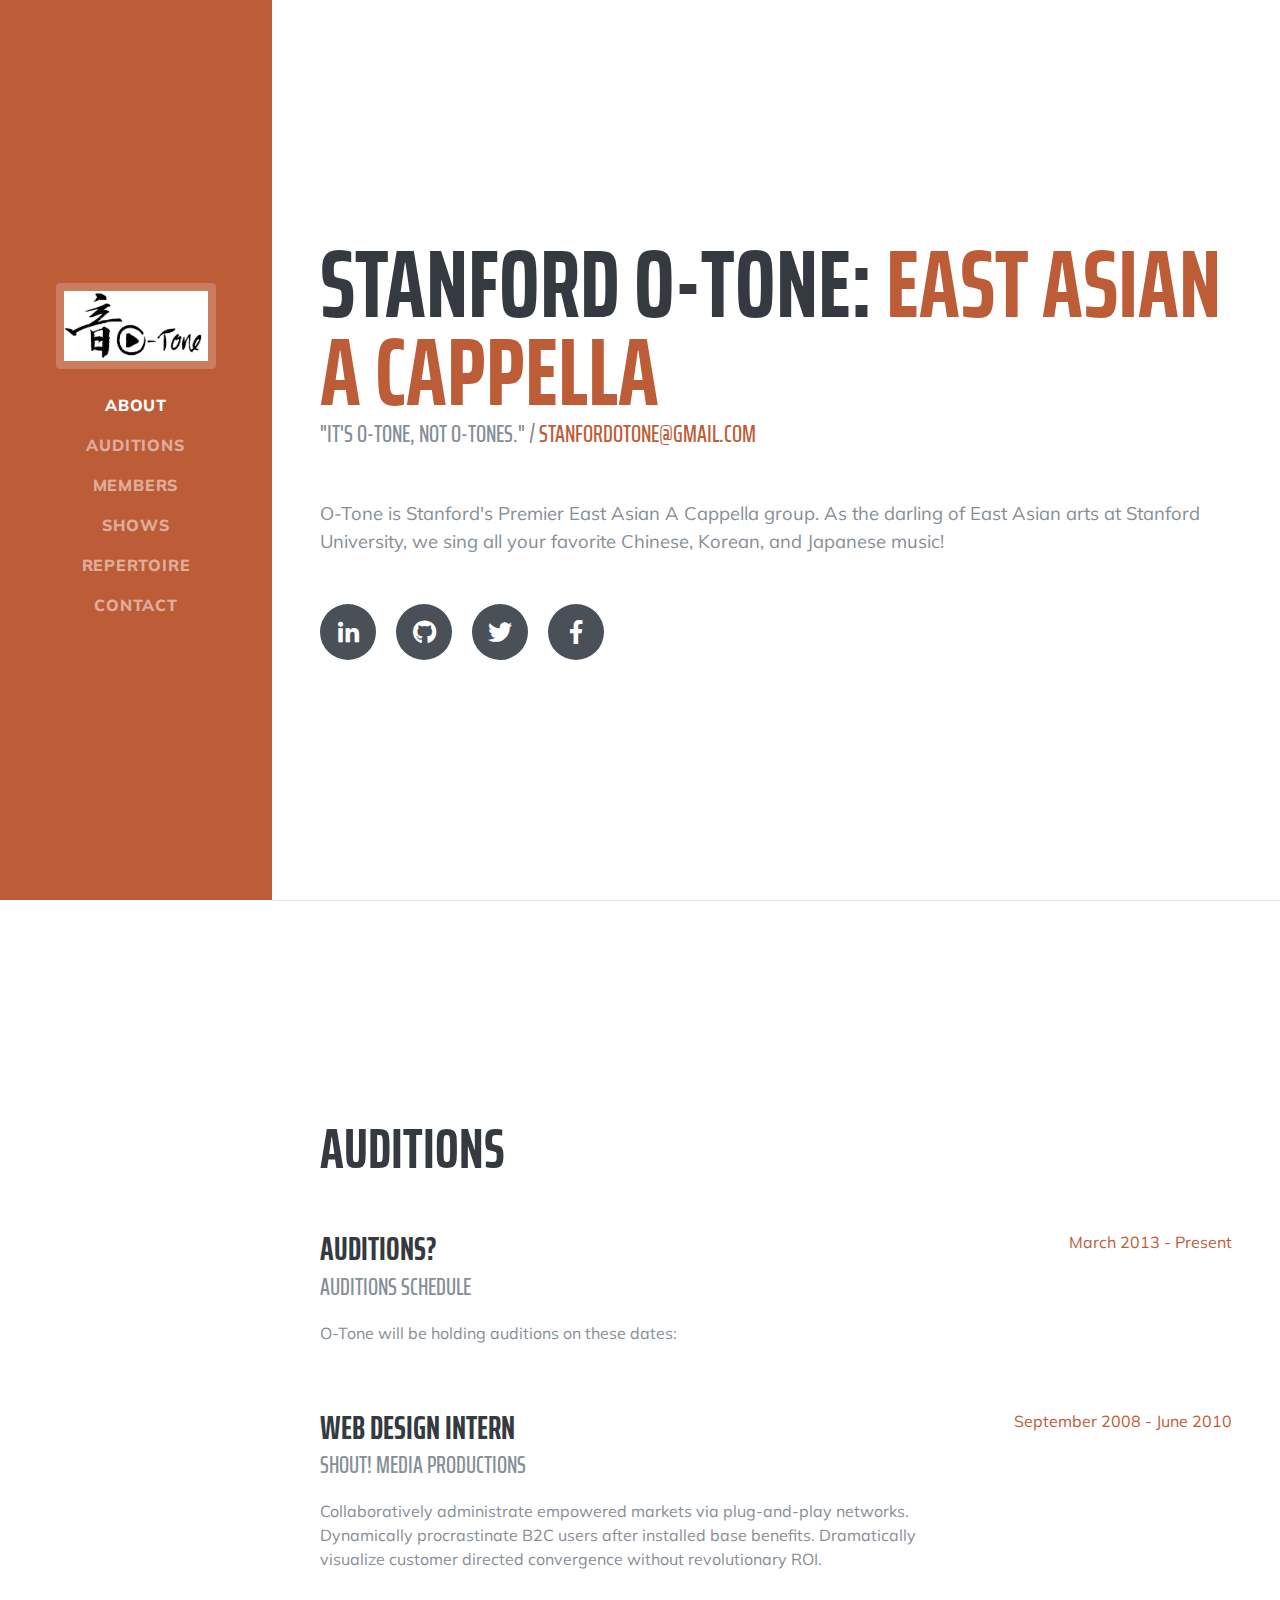
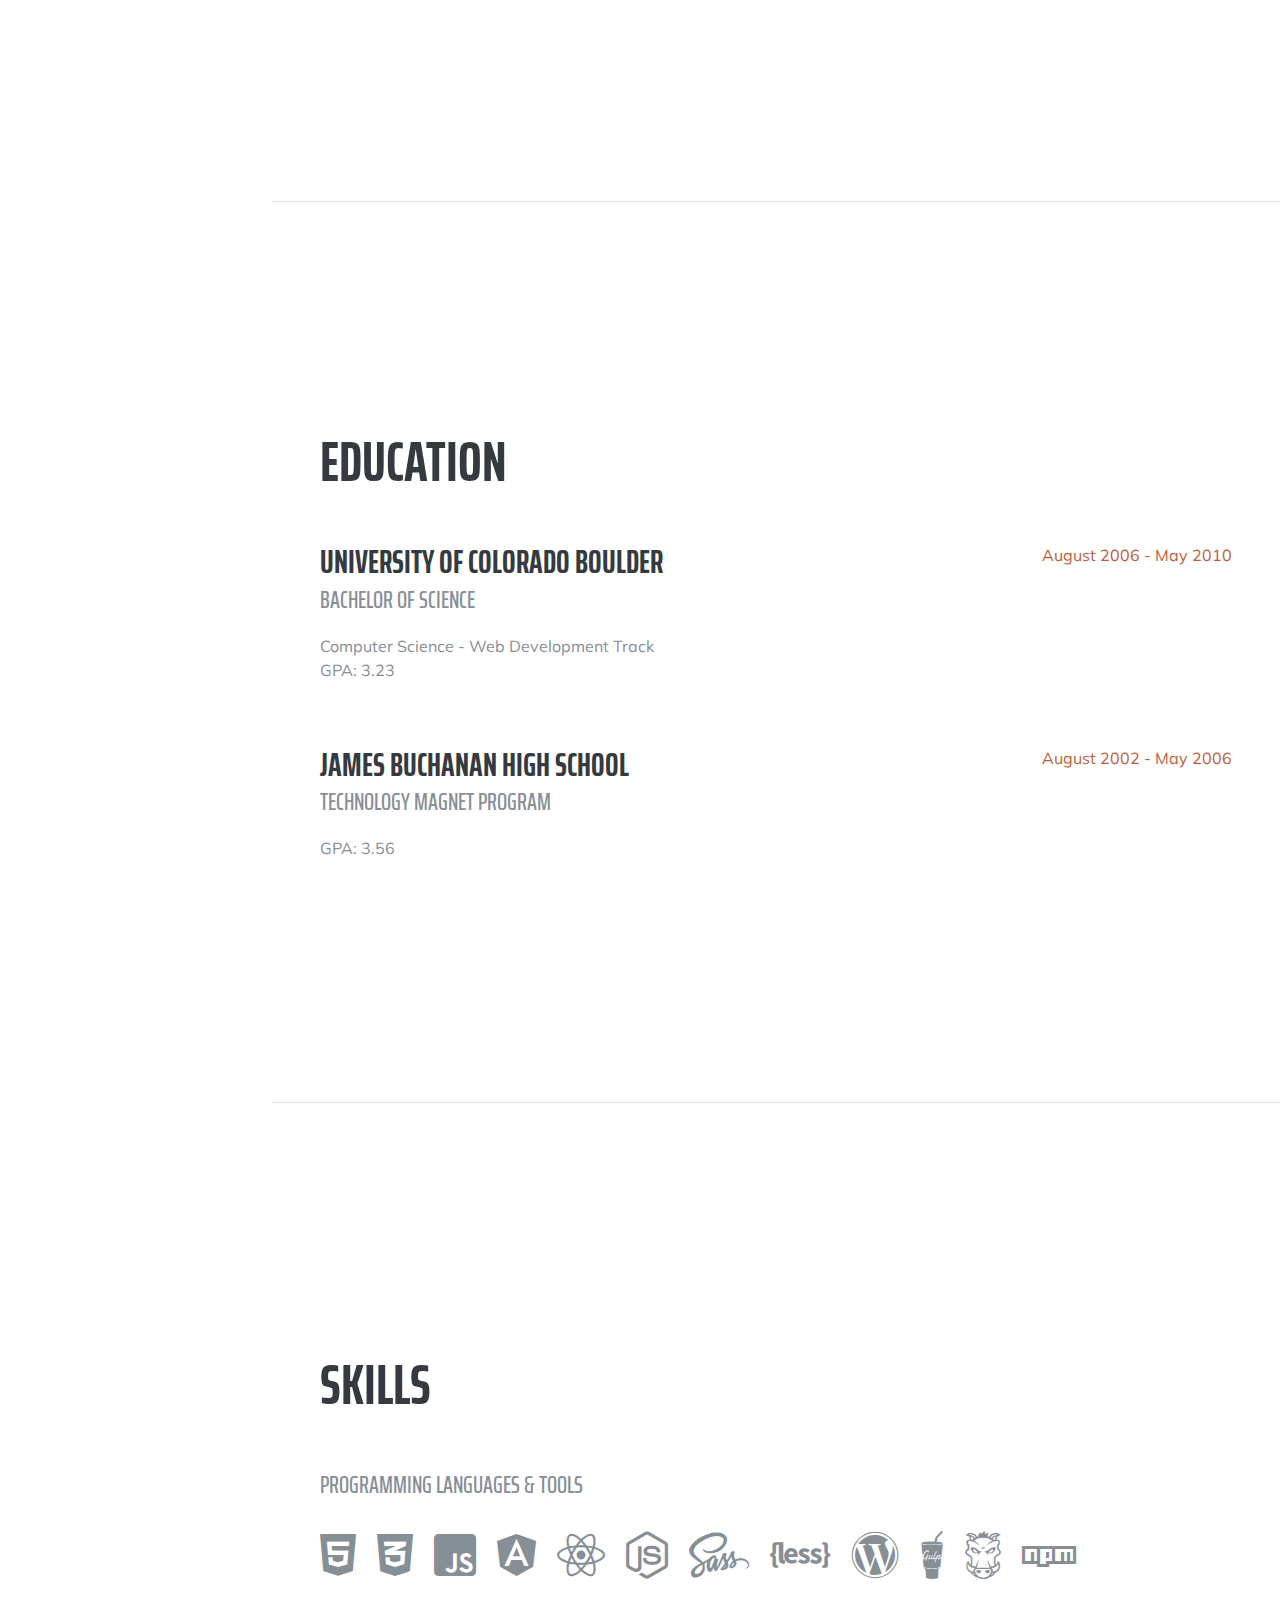
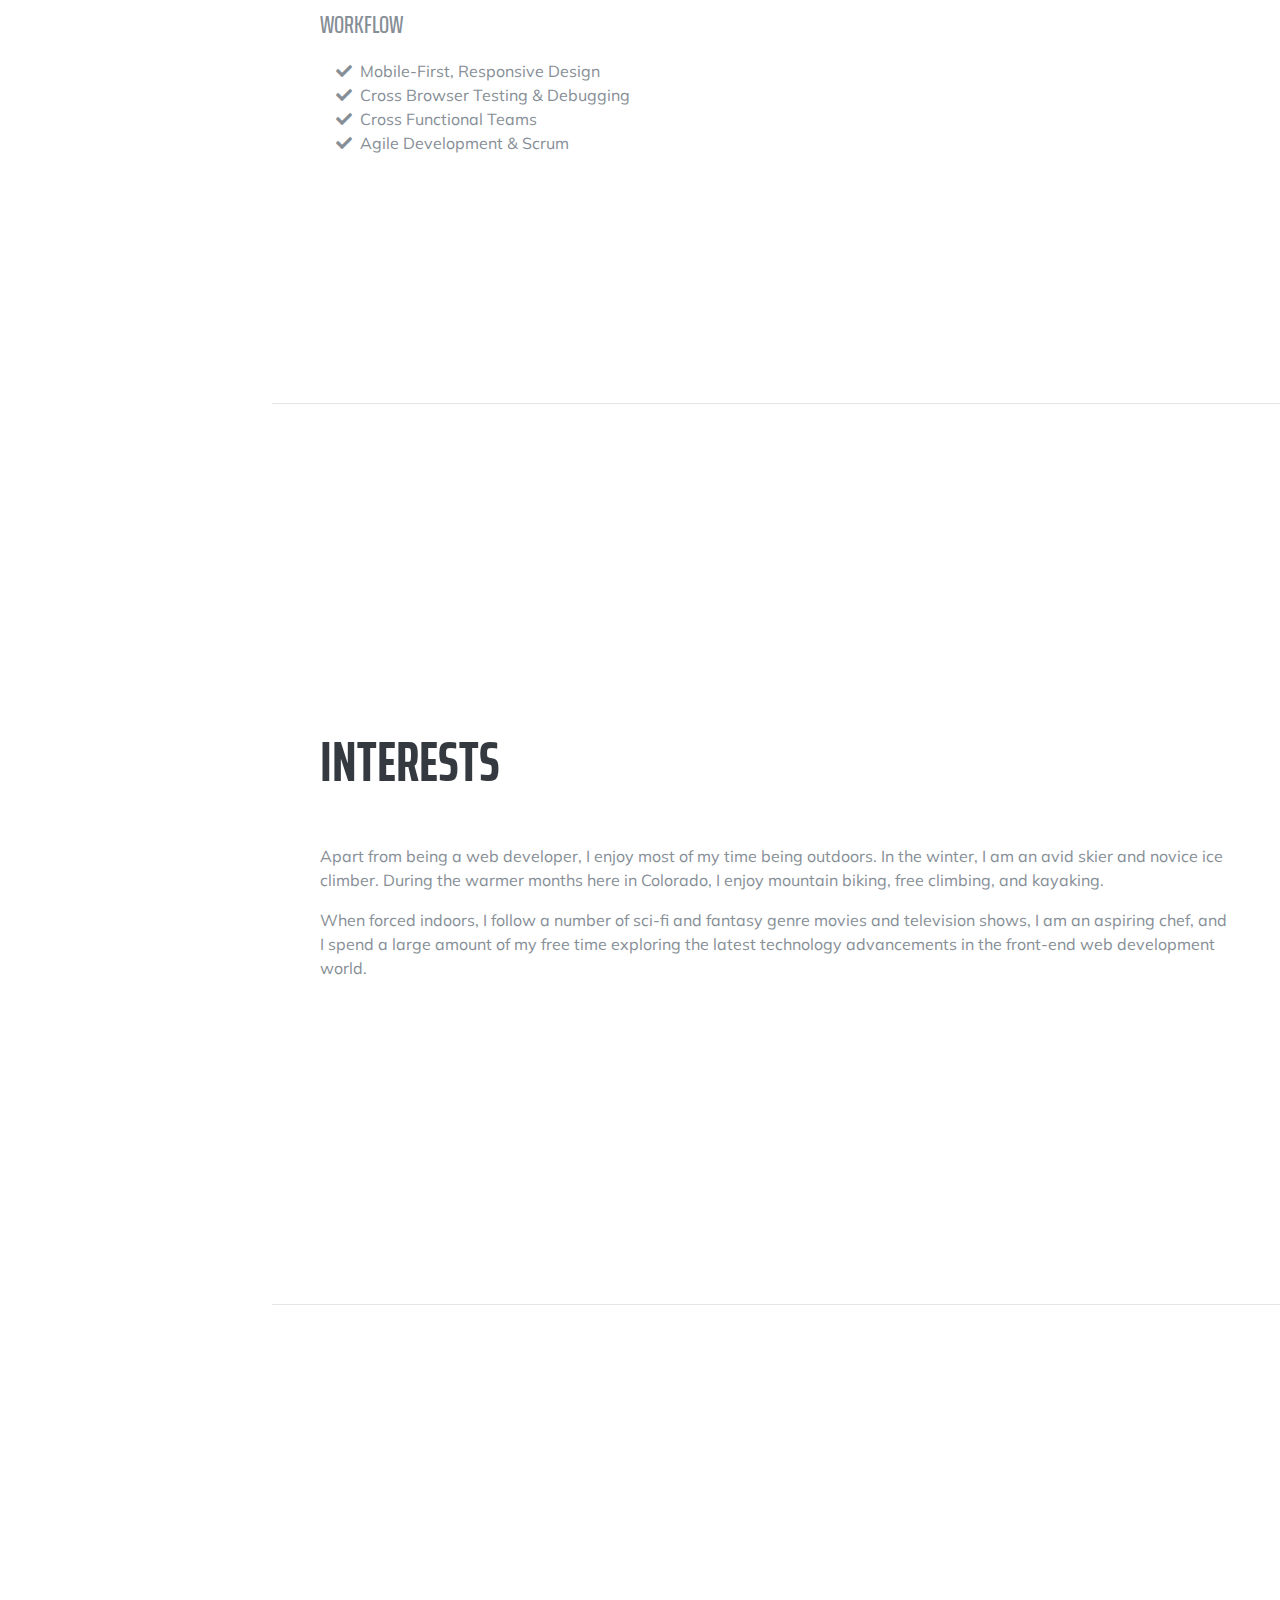
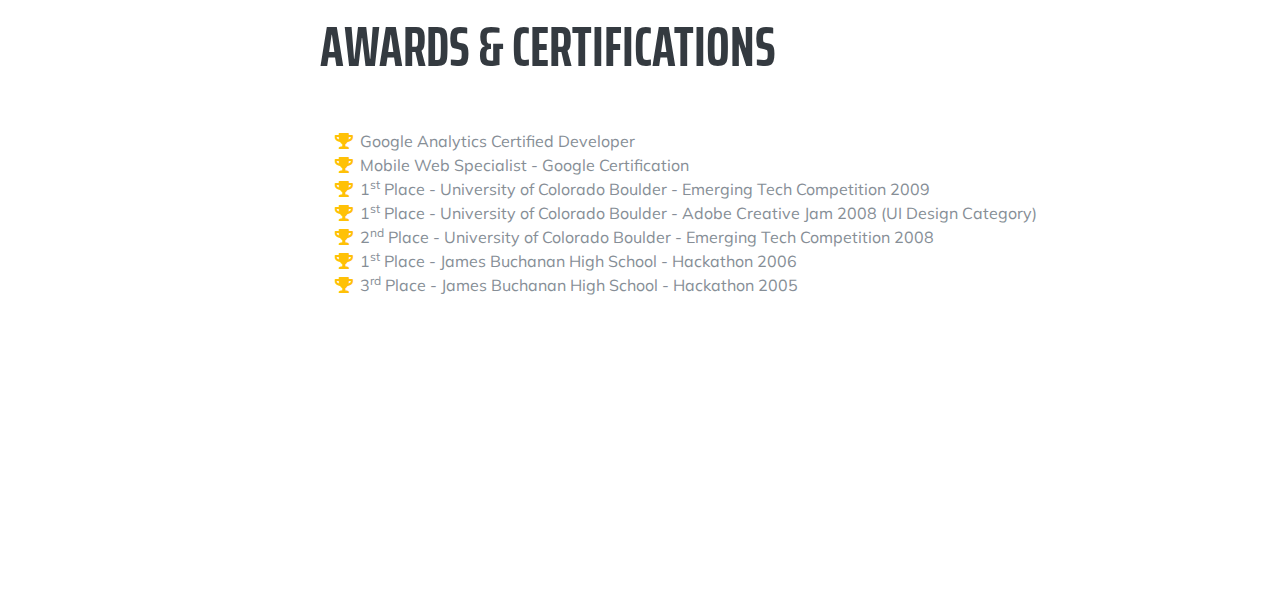
==== index.html @ a76b22a4 "try again" ====
<!DOCTYPE html>
<html lang="en">

  <head>

    <meta charset="utf-8">
    <meta name="viewport" content="width=device-width, initial-scale=1, shrink-to-fit=no">
    <meta name="description" content="">
    <meta name="author" content="">

    <title>O-Tone</title>

    <!-- Bootstrap core CSS -->
    <link href="vendor/bootstrap/css/bootstrap.min.css" rel="stylesheet">

    <!-- Custom fonts for this template -->
    <link href="https://fonts.googleapis.com/css?family=Saira+Extra+Condensed:500,700" rel="stylesheet">
    <link href="https://fonts.googleapis.com/css?family=Muli:400,400i,800,800i" rel="stylesheet">
    <link href="vendor/fontawesome-free/css/all.min.css" rel="stylesheet">

    <!-- Custom styles for this template -->
    <link href="css/resume.min.css" rel="stylesheet">

  </head>

  <body id="page-top">

    <nav class="navbar navbar-expand-lg navbar-dark bg-primary fixed-top" id="sideNav">
      <a class="navbar-brand js-scroll-trigger" href="#page-top">
        <span class="d-block d-lg-none">Stanford O-Tone: East Asian A Cappella</span>
        <span class="d-none d-lg-block">
          <img class="img-fluid img-profile rounded mx-auto mb-2" src="img/profile.jpg" alt="">
        </span>
      </a>
      <button class="navbar-toggler" type="button" data-toggle="collapse" data-target="#navbarSupportedContent" aria-controls="navbarSupportedContent" aria-expanded="false" aria-label="Toggle navigation">
        <span class="navbar-toggler-icon"></span>
      </button>
      <div class="collapse navbar-collapse" id="navbarSupportedContent">
        <ul class="navbar-nav">
          <li class="nav-item">
            <a class="nav-link js-scroll-trigger" href="#about">About</a>
          </li>
          <li class="nav-item">
            <a class="nav-link js-scroll-trigger" href="#experience">Auditions</a>
          </li>
          <li class="nav-item">
            <a class="nav-link js-scroll-trigger" href="#education">Members</a>
          </li>
          <li class="nav-item">
            <a class="nav-link js-scroll-trigger" href="#skills">Shows</a>
          </li>
          <li class="nav-item">
            <a class="nav-link js-scroll-trigger" href="#interests">Repertoire</a>
          </li>
          <li class="nav-item">
            <a class="nav-link js-scroll-trigger" href="#awards">Contact</a>
          </li>
        </ul>
      </div>
    </nav>

    <div class="container-fluid p-0">

      <section class="resume-section p-3 p-lg-5 d-flex d-column" id="about">
        <div class="my-auto">
          <h1 class="mb-0">Stanford O-Tone:
            <span class="text-primary">East Asian A Cappella</span>
          </h1>
          <div class="subheading mb-5">"It's O-Tone, not O-Tones." / 
            <a href="mailto:stanfordotone@gmail.com">stanfordotone@gmail.com</a>
          </div>
          <p class="lead mb-5">O-Tone is Stanford's Premier East Asian A Cappella group. As the darling of East Asian arts at Stanford University, we sing all your favorite Chinese, Korean, and Japanese music!</p>
          <div class="social-icons">
            <a href="#">
              <i class="fab fa-linkedin-in"></i>
            </a>
            <a href="#">
              <i class="fab fa-github"></i>
            </a>
            <a href="#">
              <i class="fab fa-twitter"></i>
            </a>
            <a href="#">
              <i class="fab fa-facebook-f"></i>
            </a>
          </div>
        </div>
      </section>

      <hr class="m-0">

      <section class="resume-section p-3 p-lg-5 d-flex flex-column" id="experience">
        <div class="my-auto">
          <h2 class="mb-5">Auditions</h2>

          <div class="resume-item d-flex flex-column flex-md-row mb-5">
            <div class="resume-content mr-auto">
              <h3 class="mb-0">Auditions?</h3>
              <div class="subheading mb-3">Auditions Schedule</div>
              <p>O-Tone will be holding auditions on these dates:</p>
            </div>
            <div class="resume-date text-md-right">
              <span class="text-primary">March 2013 - Present</span>
            </div>
          </div>


          <div class="resume-item d-flex flex-column flex-md-row">
            <div class="resume-content mr-auto">
              <h3 class="mb-0">Web Design Intern</h3>
              <div class="subheading mb-3">Shout! Media Productions</div>
              <p>Collaboratively administrate empowered markets via plug-and-play networks. Dynamically procrastinate B2C users after installed base benefits. Dramatically visualize customer directed convergence without revolutionary ROI.</p>
            </div>
            <div class="resume-date text-md-right">
              <span class="text-primary">September 2008 - June 2010</span>
            </div>
          </div>

        </div>

      </section>

      <hr class="m-0">

      <section class="resume-section p-3 p-lg-5 d-flex flex-column" id="education">
        <div class="my-auto">
          <h2 class="mb-5">Education</h2>

          <div class="resume-item d-flex flex-column flex-md-row mb-5">
            <div class="resume-content mr-auto">
              <h3 class="mb-0">University of Colorado Boulder</h3>
              <div class="subheading mb-3">Bachelor of Science</div>
              <div>Computer Science - Web Development Track</div>
              <p>GPA: 3.23</p>
            </div>
            <div class="resume-date text-md-right">
              <span class="text-primary">August 2006 - May 2010</span>
            </div>
          </div>

          <div class="resume-item d-flex flex-column flex-md-row">
            <div class="resume-content mr-auto">
              <h3 class="mb-0">James Buchanan High School</h3>
              <div class="subheading mb-3">Technology Magnet Program</div>
              <p>GPA: 3.56</p>
            </div>
            <div class="resume-date text-md-right">
              <span class="text-primary">August 2002 - May 2006</span>
            </div>
          </div>

        </div>
      </section>

      <hr class="m-0">

      <section class="resume-section p-3 p-lg-5 d-flex flex-column" id="skills">
        <div class="my-auto">
          <h2 class="mb-5">Skills</h2>

          <div class="subheading mb-3">Programming Languages &amp; Tools</div>
          <ul class="list-inline dev-icons">
            <li class="list-inline-item">
              <i class="fab fa-html5"></i>
            </li>
            <li class="list-inline-item">
              <i class="fab fa-css3-alt"></i>
            </li>
            <li class="list-inline-item">
              <i class="fab fa-js-square"></i>
            </li>
            <li class="list-inline-item">
              <i class="fab fa-angular"></i>
            </li>
            <li class="list-inline-item">
              <i class="fab fa-react"></i>
            </li>
            <li class="list-inline-item">
              <i class="fab fa-node-js"></i>
            </li>
            <li class="list-inline-item">
              <i class="fab fa-sass"></i>
            </li>
            <li class="list-inline-item">
              <i class="fab fa-less"></i>
            </li>
            <li class="list-inline-item">
              <i class="fab fa-wordpress"></i>
            </li>
            <li class="list-inline-item">
              <i class="fab fa-gulp"></i>
            </li>
            <li class="list-inline-item">
              <i class="fab fa-grunt"></i>
            </li>
            <li class="list-inline-item">
              <i class="fab fa-npm"></i>
            </li>
          </ul>

          <div class="subheading mb-3">Workflow</div>
          <ul class="fa-ul mb-0">
            <li>
              <i class="fa-li fa fa-check"></i>
              Mobile-First, Responsive Design</li>
            <li>
              <i class="fa-li fa fa-check"></i>
              Cross Browser Testing &amp; Debugging</li>
            <li>
              <i class="fa-li fa fa-check"></i>
              Cross Functional Teams</li>
            <li>
              <i class="fa-li fa fa-check"></i>
              Agile Development &amp; Scrum</li>
          </ul>
        </div>
      </section>

      <hr class="m-0">

      <section class="resume-section p-3 p-lg-5 d-flex flex-column" id="interests">
        <div class="my-auto">
          <h2 class="mb-5">Interests</h2>
          <p>Apart from being a web developer, I enjoy most of my time being outdoors. In the winter, I am an avid skier and novice ice climber. During the warmer months here in Colorado, I enjoy mountain biking, free climbing, and kayaking.</p>
          <p class="mb-0">When forced indoors, I follow a number of sci-fi and fantasy genre movies and television shows, I am an aspiring chef, and I spend a large amount of my free time exploring the latest technology advancements in the front-end web development world.</p>
        </div>
      </section>

      <hr class="m-0">

      <section class="resume-section p-3 p-lg-5 d-flex flex-column" id="awards">
        <div class="my-auto">
          <h2 class="mb-5">Awards &amp; Certifications</h2>
          <ul class="fa-ul mb-0">
            <li>
              <i class="fa-li fa fa-trophy text-warning"></i>
              Google Analytics Certified Developer</li>
            <li>
              <i class="fa-li fa fa-trophy text-warning"></i>
              Mobile Web Specialist - Google Certification</li>
            <li>
              <i class="fa-li fa fa-trophy text-warning"></i>
              1<sup>st</sup>
              Place - University of Colorado Boulder - Emerging Tech Competition 2009</li>
            <li>
              <i class="fa-li fa fa-trophy text-warning"></i>
              1<sup>st</sup>
              Place - University of Colorado Boulder - Adobe Creative Jam 2008 (UI Design Category)</li>
            <li>
              <i class="fa-li fa fa-trophy text-warning"></i>
              2<sup>nd</sup>
              Place - University of Colorado Boulder - Emerging Tech Competition 2008</li>
            <li>
              <i class="fa-li fa fa-trophy text-warning"></i>
              1<sup>st</sup>
              Place - James Buchanan High School - Hackathon 2006</li>
            <li>
              <i class="fa-li fa fa-trophy text-warning"></i>
              3<sup>rd</sup>
              Place - James Buchanan High School - Hackathon 2005</li>
          </ul>
        </div>
      </section>

    </div>

    <!-- Bootstrap core JavaScript -->
    <script src="vendor/jquery/jquery.min.js"></script>
    <script src="vendor/bootstrap/js/bootstrap.bundle.min.js"></script>

    <!-- Plugin JavaScript -->
    <script src="vendor/jquery-easing/jquery.easing.min.js"></script>

    <!-- Custom scripts for this template -->
    <script src="js/resume.min.js"></script>

  </body>

</html>
---- vendor/fontawesome-free/css/all.min.css ----
/*!
 * Font Awesome Free 5.3.1 by @fontawesome - https://fontawesome.com
 * License - https://fontawesome.com/license/free (Icons: CC BY 4.0, Fonts: SIL OFL 1.1, Code: MIT License)
 */
.fa,.fab,.fal,.far,.fas{-moz-osx-font-smoothing:grayscale;-webkit-font-smoothing:antialiased;display:inline-block;font-style:normal;font-variant:normal;text-rendering:auto;line-height:1}.fa-lg{font-size:1.33333em;line-height:.75em;vertical-align:-.0667em}.fa-xs{font-size:.75em}.fa-sm{font-size:.875em}.fa-1x{font-size:1em}.fa-2x{font-size:2em}.fa-3x{font-size:3em}.fa-4x{font-size:4em}.fa-5x{font-size:5em}.fa-6x{font-size:6em}.fa-7x{font-size:7em}.fa-8x{font-size:8em}.fa-9x{font-size:9em}.fa-10x{font-size:10em}.fa-fw{text-align:center;width:1.25em}.fa-ul{list-style-type:none;margin-left:2.5em;padding-left:0}.fa-ul>li{position:relative}.fa-li{left:-2em;position:absolute;text-align:center;width:2em;line-height:inherit}.fa-border{border:.08em solid #eee;border-radius:.1em;padding:.2em .25em .15em}.fa-pull-left{float:left}.fa-pull-right{float:right}.fa.fa-pull-left,.fab.fa-pull-left,.fal.fa-pull-left,.far.fa-pull-left,.fas.fa-pull-left{margin-right:.3em}.fa.fa-pull-right,.fab.fa-pull-right,.fal.fa-pull-right,.far.fa-pull-right,.fas.fa-pull-right{margin-left:.3em}.fa-spin{animation:fa-spin 2s infinite linear}.fa-pulse{animation:fa-spin 1s infinite steps(8)}@keyframes fa-spin{0%{transform:rotate(0deg)}to{transform:rotate(1turn)}}.fa-rotate-90{-ms-filter:"progid:DXImageTransform.Microsoft.BasicImage(rotation=1)";transform:rotate(90deg)}.fa-rotate-180{-ms-filter:"progid:DXImageTransform.Microsoft.BasicImage(rotation=2)";transform:rotate(180deg)}.fa-rotate-270{-ms-filter:"progid:DXImageTransform.Microsoft.BasicImage(rotation=3)";transform:rotate(270deg)}.fa-flip-horizontal{-ms-filter:"progid:DXImageTransform.Microsoft.BasicImage(rotation=0, mirror=1)";transform:scaleX(-1)}.fa-flip-vertical{transform:scaleY(-1)}.fa-flip-horizontal.fa-flip-vertical,.fa-flip-vertical{-ms-filter:"progid:DXImageTransform.Microsoft.BasicImage(rotation=2, mirror=1)"}.fa-flip-horizontal.fa-flip-vertical{transform:scale(-1)}:root .fa-flip-horizontal,:root .fa-flip-vertical,:root .fa-rotate-90,:root .fa-rotate-180,:root .fa-rotate-270{-webkit-filter:none;filter:none}.fa-stack{display:inline-block;height:2em;line-height:2em;position:relative;vertical-align:middle;width:2em}.fa-stack-1x,.fa-stack-2x{left:0;position:absolute;text-align:center;width:100%}.fa-stack-1x{line-height:inherit}.fa-stack-2x{font-size:2em}.fa-inverse{color:#fff}.fa-500px:before{content:"\f26e"}.fa-accessible-icon:before{content:"\f368"}.fa-accusoft:before{content:"\f369"}.fa-ad:before{content:"\f641"}.fa-address-book:before{content:"\f2b9"}.fa-address-card:before{content:"\f2bb"}.fa-adjust:before{content:"\f042"}.fa-adn:before{content:"\f170"}.fa-adversal:before{content:"\f36a"}.fa-affiliatetheme:before{content:"\f36b"}.fa-air-freshener:before{content:"\f5d0"}.fa-algolia:before{content:"\f36c"}.fa-align-center:before{content:"\f037"}.fa-align-justify:before{content:"\f039"}.fa-align-left:before{content:"\f036"}.fa-align-right:before{content:"\f038"}.fa-alipay:before{content:"\f642"}.fa-allergies:before{content:"\f461"}.fa-amazon:before{content:"\f270"}.fa-amazon-pay:before{content:"\f42c"}.fa-ambulance:before{content:"\f0f9"}.fa-american-sign-language-interpreting:before{content:"\f2a3"}.fa-amilia:before{content:"\f36d"}.fa-anchor:before{content:"\f13d"}.fa-android:before{content:"\f17b"}.fa-angellist:before{content:"\f209"}.fa-angle-double-down:before{content:"\f103"}.fa-angle-double-left:before{content:"\f100"}.fa-angle-double-right:before{content:"\f101"}.fa-angle-double-up:before{content:"\f102"}.fa-angle-down:before{content:"\f107"}.fa-angle-left:before{content:"\f104"}.fa-angle-right:before{content:"\f105"}.fa-angle-up:before{content:"\f106"}.fa-angry:before{content:"\f556"}.fa-angrycreative:before{content:"\f36e"}.fa-angular:before{content:"\f420"}.fa-ankh:before{content:"\f644"}.fa-app-store:before{content:"\f36f"}.fa-app-store-ios:before{content:"\f370"}.fa-apper:before{content:"\f371"}.fa-apple:before{content:"\f179"}.fa-apple-alt:before{content:"\f5d1"}.fa-apple-pay:before{content:"\f415"}.fa-archive:before{content:"\f187"}.fa-archway:before{content:"\f557"}.fa-arrow-alt-circle-down:before{content:"\f358"}.fa-arrow-alt-circle-left:before{content:"\f359"}.fa-arrow-alt-circle-right:before{content:"\f35a"}.fa-arrow-alt-circle-up:before{content:"\f35b"}.fa-arrow-circle-down:before{content:"\f0ab"}.fa-arrow-circle-left:before{content:"\f0a8"}.fa-arrow-circle-right:before{content:"\f0a9"}.fa-arrow-circle-up:before{content:"\f0aa"}.fa-arrow-down:before{content:"\f063"}.fa-arrow-left:before{content:"\f060"}.fa-arrow-right:before{content:"\f061"}.fa-arrow-up:before{content:"\f062"}.fa-arrows-alt:before{content:"\f0b2"}.fa-arrows-alt-h:before{content:"\f337"}.fa-arrows-alt-v:before{content:"\f338"}.fa-assistive-listening-systems:before{content:"\f2a2"}.fa-asterisk:before{content:"\f069"}.fa-asymmetrik:before{content:"\f372"}.fa-at:before{content:"\f1fa"}.fa-atlas:before{content:"\f558"}.fa-atom:before{content:"\f5d2"}.fa-audible:before{content:"\f373"}.fa-audio-description:before{content:"\f29e"}.fa-autoprefixer:before{content:"\f41c"}.fa-avianex:before{content:"\f374"}.fa-aviato:before{content:"\f421"}.fa-award:before{content:"\f559"}.fa-aws:before{content:"\f375"}.fa-backspace:before{content:"\f55a"}.fa-backward:before{content:"\f04a"}.fa-balance-scale:before{content:"\f24e"}.fa-ban:before{content:"\f05e"}.fa-band-aid:before{content:"\f462"}.fa-bandcamp:before{content:"\f2d5"}.fa-barcode:before{content:"\f02a"}.fa-bars:before{content:"\f0c9"}.fa-baseball-ball:before{content:"\f433"}.fa-basketball-ball:before{content:"\f434"}.fa-bath:before{content:"\f2cd"}.fa-battery-empty:before{content:"\f244"}.fa-battery-full:before{content:"\f240"}.fa-battery-half:before{content:"\f242"}.fa-battery-quarter:before{content:"\f243"}.fa-battery-three-quarters:before{content:"\f241"}.fa-bed:before{content:"\f236"}.fa-beer:before{content:"\f0fc"}.fa-behance:before{content:"\f1b4"}.fa-behance-square:before{content:"\f1b5"}.fa-bell:before{content:"\f0f3"}.fa-bell-slash:before{content:"\f1f6"}.fa-bezier-curve:before{content:"\f55b"}.fa-bible:before{content:"\f647"}.fa-bicycle:before{content:"\f206"}.fa-bimobject:before{content:"\f378"}.fa-binoculars:before{content:"\f1e5"}.fa-birthday-cake:before{content:"\f1fd"}.fa-bitbucket:before{content:"\f171"}.fa-bitcoin:before{content:"\f379"}.fa-bity:before{content:"\f37a"}.fa-black-tie:before{content:"\f27e"}.fa-blackberry:before{content:"\f37b"}.fa-blender:before{content:"\f517"}.fa-blind:before{content:"\f29d"}.fa-blogger:before{content:"\f37c"}.fa-blogger-b:before{content:"\f37d"}.fa-bluetooth:before{content:"\f293"}.fa-bluetooth-b:before{content:"\f294"}.fa-bold:before{content:"\f032"}.fa-bolt:before{content:"\f0e7"}.fa-bomb:before{content:"\f1e2"}.fa-bone:before{content:"\f5d7"}.fa-bong:before{content:"\f55c"}.fa-book:before{content:"\f02d"}.fa-book-open:before{content:"\f518"}.fa-book-reader:before{content:"\f5da"}.fa-bookmark:before{content:"\f02e"}.fa-bowling-ball:before{content:"\f436"}.fa-box:before{content:"\f466"}.fa-box-open:before{content:"\f49e"}.fa-boxes:before{content:"\f468"}.fa-braille:before{content:"\f2a1"}.fa-brain:before{content:"\f5dc"}.fa-briefcase:before{content:"\f0b1"}.fa-briefcase-medical:before{content:"\f469"}.fa-broadcast-tower:before{content:"\f519"}.fa-broom:before{content:"\f51a"}.fa-brush:before{content:"\f55d"}.fa-btc:before{content:"\f15a"}.fa-bug:before{content:"\f188"}.fa-building:before{content:"\f1ad"}.fa-bullhorn:before{content:"\f0a1"}.fa-bullseye:before{content:"\f140"}.fa-burn:before{content:"\f46a"}.fa-buromobelexperte:before{content:"\f37f"}.fa-bus:before{content:"\f207"}.fa-bus-alt:before{content:"\f55e"}.fa-business-time:before{content:"\f64a"}.fa-buysellads:before{content:"\f20d"}.fa-calculator:before{content:"\f1ec"}.fa-calendar:before{content:"\f133"}.fa-calendar-alt:before{content:"\f073"}.fa-calendar-check:before{content:"\f274"}.fa-calendar-minus:before{content:"\f272"}.fa-calendar-plus:before{content:"\f271"}.fa-calendar-times:before{content:"\f273"}.fa-camera:before{content:"\f030"}.fa-camera-retro:before{content:"\f083"}.fa-cannabis:before{content:"\f55f"}.fa-capsules:before{content:"\f46b"}.fa-car:before{content:"\f1b9"}.fa-car-alt:before{content:"\f5de"}.fa-car-battery:before{content:"\f5df"}.fa-car-crash:before{content:"\f5e1"}.fa-car-side:before{content:"\f5e4"}.fa-caret-down:before{content:"\f0d7"}.fa-caret-left:before{content:"\f0d9"}.fa-caret-right:before{content:"\f0da"}.fa-caret-square-down:before{content:"\f150"}.fa-caret-square-left:before{content:"\f191"}.fa-caret-square-right:before{content:"\f152"}.fa-caret-square-up:before{content:"\f151"}.fa-caret-up:before{content:"\f0d8"}.fa-cart-arrow-down:before{content:"\f218"}.fa-cart-plus:before{content:"\f217"}.fa-cc-amazon-pay:before{content:"\f42d"}.fa-cc-amex:before{content:"\f1f3"}.fa-cc-apple-pay:before{content:"\f416"}.fa-cc-diners-club:before{content:"\f24c"}.fa-cc-discover:before{content:"\f1f2"}.fa-cc-jcb:before{content:"\f24b"}.fa-cc-mastercard:before{content:"\f1f1"}.fa-cc-paypal:before{content:"\f1f4"}.fa-cc-stripe:before{content:"\f1f5"}.fa-cc-visa:before{content:"\f1f0"}.fa-centercode:before{content:"\f380"}.fa-certificate:before{content:"\f0a3"}.fa-chalkboard:before{content:"\f51b"}.fa-chalkboard-teacher:before{content:"\f51c"}.fa-charging-station:before{content:"\f5e7"}.fa-chart-area:before{content:"\f1fe"}.fa-chart-bar:before{content:"\f080"}.fa-chart-line:before{content:"\f201"}.fa-chart-pie:before{content:"\f200"}.fa-check:before{content:"\f00c"}.fa-check-circle:before{content:"\f058"}.fa-check-double:before{content:"\f560"}.fa-check-square:before{content:"\f14a"}.fa-chess:before{content:"\f439"}.fa-chess-bishop:before{content:"\f43a"}.fa-chess-board:before{content:"\f43c"}.fa-chess-king:before{content:"\f43f"}.fa-chess-knight:before{content:"\f441"}.fa-chess-pawn:before{content:"\f443"}.fa-chess-queen:before{content:"\f445"}.fa-chess-rook:before{content:"\f447"}.fa-chevron-circle-down:before{content:"\f13a"}.fa-chevron-circle-left:before{content:"\f137"}.fa-chevron-circle-right:before{content:"\f138"}.fa-chevron-circle-up:before{content:"\f139"}.fa-chevron-down:before{content:"\f078"}.fa-chevron-left:before{content:"\f053"}.fa-chevron-right:before{content:"\f054"}.fa-chevron-up:before{content:"\f077"}.fa-child:before{content:"\f1ae"}.fa-chrome:before{content:"\f268"}.fa-church:before{content:"\f51d"}.fa-circle:before{content:"\f111"}.fa-circle-notch:before{content:"\f1ce"}.fa-city:before{content:"\f64f"}.fa-clipboard:before{content:"\f328"}.fa-clipboard-check:before{content:"\f46c"}.fa-clipboard-list:before{content:"\f46d"}.fa-clock:before{content:"\f017"}.fa-clone:before{content:"\f24d"}.fa-closed-captioning:before{content:"\f20a"}.fa-cloud:before{content:"\f0c2"}.fa-cloud-download-alt:before{content:"\f381"}.fa-cloud-upload-alt:before{content:"\f382"}.fa-cloudscale:before{content:"\f383"}.fa-cloudsmith:before{content:"\f384"}.fa-cloudversify:before{content:"\f385"}.fa-cocktail:before{content:"\f561"}.fa-code:before{content:"\f121"}.fa-code-branch:before{content:"\f126"}.fa-codepen:before{content:"\f1cb"}.fa-codiepie:before{content:"\f284"}.fa-coffee:before{content:"\f0f4"}.fa-cog:before{content:"\f013"}.fa-cogs:before{content:"\f085"}.fa-coins:before{content:"\f51e"}.fa-columns:before{content:"\f0db"}.fa-comment:before{content:"\f075"}.fa-comment-alt:before{content:"\f27a"}.fa-comment-dollar:before{content:"\f651"}.fa-comment-dots:before{content:"\f4ad"}.fa-comment-slash:before{content:"\f4b3"}.fa-comments:before{content:"\f086"}.fa-comments-dollar:before{content:"\f653"}.fa-compact-disc:before{content:"\f51f"}.fa-compass:before{content:"\f14e"}.fa-compress:before{content:"\f066"}.fa-concierge-bell:before{content:"\f562"}.fa-connectdevelop:before{content:"\f20e"}.fa-contao:before{content:"\f26d"}.fa-cookie:before{content:"\f563"}.fa-cookie-bite:before{content:"\f564"}.fa-copy:before{content:"\f0c5"}.fa-copyright:before{content:"\f1f9"}.fa-couch:before{content:"\f4b8"}.fa-cpanel:before{content:"\f388"}.fa-creative-commons:before{content:"\f25e"}.fa-creative-commons-by:before{content:"\f4e7"}.fa-creative-commons-nc:before{content:"\f4e8"}.fa-creative-commons-nc-eu:before{content:"\f4e9"}.fa-creative-commons-nc-jp:before{content:"\f4ea"}.fa-creative-commons-nd:before{content:"\f4eb"}.fa-creative-commons-pd:before{content:"\f4ec"}.fa-creative-commons-pd-alt:before{content:"\f4ed"}.fa-creative-commons-remix:before{content:"\f4ee"}.fa-creative-commons-sa:before{content:"\f4ef"}.fa-creative-commons-sampling:before{content:"\f4f0"}.fa-creative-commons-sampling-plus:before{content:"\f4f1"}.fa-creative-commons-share:before{content:"\f4f2"}.fa-credit-card:before{content:"\f09d"}.fa-crop:before{content:"\f125"}.fa-crop-alt:before{content:"\f565"}.fa-cross:before{content:"\f654"}.fa-crosshairs:before{content:"\f05b"}.fa-crow:before{content:"\f520"}.fa-crown:before{content:"\f521"}.fa-css3:before{content:"\f13c"}.fa-css3-alt:before{content:"\f38b"}.fa-cube:before{content:"\f1b2"}.fa-cubes:before{content:"\f1b3"}.fa-cut:before{content:"\f0c4"}.fa-cuttlefish:before{content:"\f38c"}.fa-d-and-d:before{content:"\f38d"}.fa-dashcube:before{content:"\f210"}.fa-database:before{content:"\f1c0"}.fa-deaf:before{content:"\f2a4"}.fa-delicious:before{content:"\f1a5"}.fa-deploydog:before{content:"\f38e"}.fa-deskpro:before{content:"\f38f"}.fa-desktop:before{content:"\f108"}.fa-deviantart:before{content:"\f1bd"}.fa-dharmachakra:before{content:"\f655"}.fa-diagnoses:before{content:"\f470"}.fa-dice:before{content:"\f522"}.fa-dice-five:before{content:"\f523"}.fa-dice-four:before{content:"\f524"}.fa-dice-one:before{content:"\f525"}.fa-dice-six:before{content:"\f526"}.fa-dice-three:before{content:"\f527"}.fa-dice-two:before{content:"\f528"}.fa-digg:before{content:"\f1a6"}.fa-digital-ocean:before{content:"\f391"}.fa-digital-tachograph:before{content:"\f566"}.fa-directions:before{content:"\f5eb"}.fa-discord:before{content:"\f392"}.fa-discourse:before{content:"\f393"}.fa-divide:before{content:"\f529"}.fa-dizzy:before{content:"\f567"}.fa-dna:before{content:"\f471"}.fa-dochub:before{content:"\f394"}.fa-docker:before{content:"\f395"}.fa-dollar-sign:before{content:"\f155"}.fa-dolly:before{content:"\f472"}.fa-dolly-flatbed:before{content:"\f474"}.fa-donate:before{content:"\f4b9"}.fa-door-closed:before{content:"\f52a"}.fa-door-open:before{content:"\f52b"}.fa-dot-circle:before{content:"\f192"}.fa-dove:before{content:"\f4ba"}.fa-download:before{content:"\f019"}.fa-draft2digital:before{content:"\f396"}.fa-drafting-compass:before{content:"\f568"}.fa-draw-polygon:before{content:"\f5ee"}.fa-dribbble:before{content:"\f17d"}.fa-dribbble-square:before{content:"\f397"}.fa-dropbox:before{content:"\f16b"}.fa-drum:before{content:"\f569"}.fa-drum-steelpan:before{content:"\f56a"}.fa-drupal:before{content:"\f1a9"}.fa-dumbbell:before{content:"\f44b"}.fa-dyalog:before{content:"\f399"}.fa-earlybirds:before{content:"\f39a"}.fa-ebay:before{content:"\f4f4"}.fa-edge:before{content:"\f282"}.fa-edit:before{content:"\f044"}.fa-eject:before{content:"\f052"}.fa-elementor:before{content:"\f430"}.fa-ellipsis-h:before{content:"\f141"}.fa-ellipsis-v:before{content:"\f142"}.fa-ello:before{content:"\f5f1"}.fa-ember:before{content:"\f423"}.fa-empire:before{content:"\f1d1"}.fa-envelope:before{content:"\f0e0"}.fa-envelope-open:before{content:"\f2b6"}.fa-envelope-open-text:before{content:"\f658"}.fa-envelope-square:before{content:"\f199"}.fa-envira:before{content:"\f299"}.fa-equals:before{content:"\f52c"}.fa-eraser:before{content:"\f12d"}.fa-erlang:before{content:"\f39d"}.fa-ethereum:before{content:"\f42e"}.fa-etsy:before{content:"\f2d7"}.fa-euro-sign:before{content:"\f153"}.fa-exchange-alt:before{content:"\f362"}.fa-exclamation:before{content:"\f12a"}.fa-exclamation-circle:before{content:"\f06a"}.fa-exclamation-triangle:before{content:"\f071"}.fa-expand:before{content:"\f065"}.fa-expand-arrows-alt:before{content:"\f31e"}.fa-expeditedssl:before{content:"\f23e"}.fa-external-link-alt:before{content:"\f35d"}.fa-external-link-square-alt:before{content:"\f360"}.fa-eye:before{content:"\f06e"}.fa-eye-dropper:before{content:"\f1fb"}.fa-eye-slash:before{content:"\f070"}.fa-facebook:before{content:"\f09a"}.fa-facebook-f:before{content:"\f39e"}.fa-facebook-messenger:before{content:"\f39f"}.fa-facebook-square:before{content:"\f082"}.fa-fast-backward:before{content:"\f049"}.fa-fast-forward:before{content:"\f050"}.fa-fax:before{content:"\f1ac"}.fa-feather:before{content:"\f52d"}.fa-feather-alt:before{content:"\f56b"}.fa-female:before{content:"\f182"}.fa-fighter-jet:before{content:"\f0fb"}.fa-file:before{content:"\f15b"}.fa-file-alt:before{content:"\f15c"}.fa-file-archive:before{content:"\f1c6"}.fa-file-audio:before{content:"\f1c7"}.fa-file-code:before{content:"\f1c9"}.fa-file-contract:before{content:"\f56c"}.fa-file-download:before{content:"\f56d"}.fa-file-excel:before{content:"\f1c3"}.fa-file-export:before{content:"\f56e"}.fa-file-image:before{content:"\f1c5"}.fa-file-import:before{content:"\f56f"}.fa-file-invoice:before{content:"\f570"}.fa-file-invoice-dollar:before{content:"\f571"}.fa-file-medical:before{content:"\f477"}.fa-file-medical-alt:before{content:"\f478"}.fa-file-pdf:before{content:"\f1c1"}.fa-file-powerpoint:before{content:"\f1c4"}.fa-file-prescription:before{content:"\f572"}.fa-file-signature:before{content:"\f573"}.fa-file-upload:before{content:"\f574"}.fa-file-video:before{content:"\f1c8"}.fa-file-word:before{content:"\f1c2"}.fa-fill:before{content:"\f575"}.fa-fill-drip:before{content:"\f576"}.fa-film:before{content:"\f008"}.fa-filter:before{content:"\f0b0"}.fa-fingerprint:before{content:"\f577"}.fa-fire:before{content:"\f06d"}.fa-fire-extinguisher:before{content:"\f134"}.fa-firefox:before{content:"\f269"}.fa-first-aid:before{content:"\f479"}.fa-first-order:before{content:"\f2b0"}.fa-first-order-alt:before{content:"\f50a"}.fa-firstdraft:before{content:"\f3a1"}.fa-fish:before{content:"\f578"}.fa-flag:before{content:"\f024"}.fa-flag-checkered:before{content:"\f11e"}.fa-flask:before{content:"\f0c3"}.fa-flickr:before{content:"\f16e"}.fa-flipboard:before{content:"\f44d"}.fa-flushed:before{content:"\f579"}.fa-fly:before{content:"\f417"}.fa-folder:before{content:"\f07b"}.fa-folder-minus:before{content:"\f65d"}.fa-folder-open:before{content:"\f07c"}.fa-folder-plus:before{content:"\f65e"}.fa-font:before{content:"\f031"}.fa-font-awesome:before{content:"\f2b4"}.fa-font-awesome-alt:before{content:"\f35c"}.fa-font-awesome-flag:before{content:"\f425"}.fa-font-awesome-logo-full:before{content:"\f4e6"}.fa-fonticons:before{content:"\f280"}.fa-fonticons-fi:before{content:"\f3a2"}.fa-football-ball:before{content:"\f44e"}.fa-fort-awesome:before{content:"\f286"}.fa-fort-awesome-alt:before{content:"\f3a3"}.fa-forumbee:before{content:"\f211"}.fa-forward:before{content:"\f04e"}.fa-foursquare:before{content:"\f180"}.fa-free-code-camp:before{content:"\f2c5"}.fa-freebsd:before{content:"\f3a4"}.fa-frog:before{content:"\f52e"}.fa-frown:before{content:"\f119"}.fa-frown-open:before{content:"\f57a"}.fa-fulcrum:before{content:"\f50b"}.fa-funnel-dollar:before{content:"\f662"}.fa-futbol:before{content:"\f1e3"}.fa-galactic-republic:before{content:"\f50c"}.fa-galactic-senate:before{content:"\f50d"}.fa-gamepad:before{content:"\f11b"}.fa-gas-pump:before{content:"\f52f"}.fa-gavel:before{content:"\f0e3"}.fa-gem:before{content:"\f3a5"}.fa-genderless:before{content:"\f22d"}.fa-get-pocket:before{content:"\f265"}.fa-gg:before{content:"\f260"}.fa-gg-circle:before{content:"\f261"}.fa-gift:before{content:"\f06b"}.fa-git:before{content:"\f1d3"}.fa-git-square:before{content:"\f1d2"}.fa-github:before{content:"\f09b"}.fa-github-alt:before{content:"\f113"}.fa-github-square:before{content:"\f092"}.fa-gitkraken:before{content:"\f3a6"}.fa-gitlab:before{content:"\f296"}.fa-gitter:before{content:"\f426"}.fa-glass-martini:before{content:"\f000"}.fa-glass-martini-alt:before{content:"\f57b"}.fa-glasses:before{content:"\f530"}.fa-glide:before{content:"\f2a5"}.fa-glide-g:before{content:"\f2a6"}.fa-globe:before{content:"\f0ac"}.fa-globe-africa:before{content:"\f57c"}.fa-globe-americas:before{content:"\f57d"}.fa-globe-asia:before{content:"\f57e"}.fa-gofore:before{content:"\f3a7"}.fa-golf-ball:before{content:"\f450"}.fa-goodreads:before{content:"\f3a8"}.fa-goodreads-g:before{content:"\f3a9"}.fa-google:before{content:"\f1a0"}.fa-google-drive:before{content:"\f3aa"}.fa-google-play:before{content:"\f3ab"}.fa-google-plus:before{content:"\f2b3"}.fa-google-plus-g:before{content:"\f0d5"}.fa-google-plus-square:before{content:"\f0d4"}.fa-google-wallet:before{content:"\f1ee"}.fa-gopuram:before{content:"\f664"}.fa-graduation-cap:before{content:"\f19d"}.fa-gratipay:before{content:"\f184"}.fa-grav:before{content:"\f2d6"}.fa-greater-than:before{content:"\f531"}.fa-greater-than-equal:before{content:"\f532"}.fa-grimace:before{content:"\f57f"}.fa-grin:before{content:"\f580"}.fa-grin-alt:before{content:"\f581"}.fa-grin-beam:before{content:"\f582"}.fa-grin-beam-sweat:before{content:"\f583"}.fa-grin-hearts:before{content:"\f584"}.fa-grin-squint:before{content:"\f585"}.fa-grin-squint-tears:before{content:"\f586"}.fa-grin-stars:before{content:"\f587"}.fa-grin-tears:before{content:"\f588"}.fa-grin-tongue:before{content:"\f589"}.fa-grin-tongue-squint:before{content:"\f58a"}.fa-grin-tongue-wink:before{content:"\f58b"}.fa-grin-wink:before{content:"\f58c"}.fa-grip-horizontal:before{content:"\f58d"}.fa-grip-vertical:before{content:"\f58e"}.fa-gripfire:before{content:"\f3ac"}.fa-grunt:before{content:"\f3ad"}.fa-gulp:before{content:"\f3ae"}.fa-h-square:before{content:"\f0fd"}.fa-hacker-news:before{content:"\f1d4"}.fa-hacker-news-square:before{content:"\f3af"}.fa-hackerrank:before{content:"\f5f7"}.fa-hamsa:before{content:"\f665"}.fa-hand-holding:before{content:"\f4bd"}.fa-hand-holding-heart:before{content:"\f4be"}.fa-hand-holding-usd:before{content:"\f4c0"}.fa-hand-lizard:before{content:"\f258"}.fa-hand-paper:before{content:"\f256"}.fa-hand-peace:before{content:"\f25b"}.fa-hand-point-down:before{content:"\f0a7"}.fa-hand-point-left:before{content:"\f0a5"}.fa-hand-point-right:before{content:"\f0a4"}.fa-hand-point-up:before{content:"\f0a6"}.fa-hand-pointer:before{content:"\f25a"}.fa-hand-rock:before{content:"\f255"}.fa-hand-scissors:before{content:"\f257"}.fa-hand-spock:before{content:"\f259"}.fa-hands:before{content:"\f4c2"}.fa-hands-helping:before{content:"\f4c4"}.fa-handshake:before{content:"\f2b5"}.fa-hashtag:before{content:"\f292"}.fa-haykal:before{content:"\f666"}.fa-hdd:before{content:"\f0a0"}.fa-heading:before{content:"\f1dc"}.fa-headphones:before{content:"\f025"}.fa-headphones-alt:before{content:"\f58f"}.fa-headset:before{content:"\f590"}.fa-heart:before{content:"\f004"}.fa-heartbeat:before{content:"\f21e"}.fa-helicopter:before{content:"\f533"}.fa-highlighter:before{content:"\f591"}.fa-hips:before{content:"\f452"}.fa-hire-a-helper:before{content:"\f3b0"}.fa-history:before{content:"\f1da"}.fa-hockey-puck:before{content:"\f453"}.fa-home:before{content:"\f015"}.fa-hooli:before{content:"\f427"}.fa-hornbill:before{content:"\f592"}.fa-hospital:before{content:"\f0f8"}.fa-hospital-alt:before{content:"\f47d"}.fa-hospital-symbol:before{content:"\f47e"}.fa-hot-tub:before{content:"\f593"}.fa-hotel:before{content:"\f594"}.fa-hotjar:before{content:"\f3b1"}.fa-hourglass:before{content:"\f254"}.fa-hourglass-end:before{content:"\f253"}.fa-hourglass-half:before{content:"\f252"}.fa-hourglass-start:before{content:"\f251"}.fa-houzz:before{content:"\f27c"}.fa-html5:before{content:"\f13b"}.fa-hubspot:before{content:"\f3b2"}.fa-i-cursor:before{content:"\f246"}.fa-id-badge:before{content:"\f2c1"}.fa-id-card:before{content:"\f2c2"}.fa-id-card-alt:before{content:"\f47f"}.fa-image:before{content:"\f03e"}.fa-images:before{content:"\f302"}.fa-imdb:before{content:"\f2d8"}.fa-inbox:before{content:"\f01c"}.fa-indent:before{content:"\f03c"}.fa-industry:before{content:"\f275"}.fa-infinity:before{content:"\f534"}.fa-info:before{content:"\f129"}.fa-info-circle:before{content:"\f05a"}.fa-instagram:before{content:"\f16d"}.fa-internet-explorer:before{content:"\f26b"}.fa-ioxhost:before{content:"\f208"}.fa-italic:before{content:"\f033"}.fa-itunes:before{content:"\f3b4"}.fa-itunes-note:before{content:"\f3b5"}.fa-java:before{content:"\f4e4"}.fa-jedi:before{content:"\f669"}.fa-jedi-order:before{content:"\f50e"}.fa-jenkins:before{content:"\f3b6"}.fa-joget:before{content:"\f3b7"}.fa-joint:before{content:"\f595"}.fa-joomla:before{content:"\f1aa"}.fa-journal-whills:before{content:"\f66a"}.fa-js:before{content:"\f3b8"}.fa-js-square:before{content:"\f3b9"}.fa-jsfiddle:before{content:"\f1cc"}.fa-kaaba:before{content:"\f66b"}.fa-kaggle:before{content:"\f5fa"}.fa-key:before{content:"\f084"}.fa-keybase:before{content:"\f4f5"}.fa-keyboard:before{content:"\f11c"}.fa-keycdn:before{content:"\f3ba"}.fa-khanda:before{content:"\f66d"}.fa-kickstarter:before{content:"\f3bb"}.fa-kickstarter-k:before{content:"\f3bc"}.fa-kiss:before{content:"\f596"}.fa-kiss-beam:before{content:"\f597"}.fa-kiss-wink-heart:before{content:"\f598"}.fa-kiwi-bird:before{content:"\f535"}.fa-korvue:before{content:"\f42f"}.fa-landmark:before{content:"\f66f"}.fa-language:before{content:"\f1ab"}.fa-laptop:before{content:"\f109"}.fa-laptop-code:before{content:"\f5fc"}.fa-laravel:before{content:"\f3bd"}.fa-lastfm:before{content:"\f202"}.fa-lastfm-square:before{content:"\f203"}.fa-laugh:before{content:"\f599"}.fa-laugh-beam:before{content:"\f59a"}.fa-laugh-squint:before{content:"\f59b"}.fa-laugh-wink:before{content:"\f59c"}.fa-layer-group:before{content:"\f5fd"}.fa-leaf:before{content:"\f06c"}.fa-leanpub:before{content:"\f212"}.fa-lemon:before{content:"\f094"}.fa-less:before{content:"\f41d"}.fa-less-than:before{content:"\f536"}.fa-less-than-equal:before{content:"\f537"}.fa-level-down-alt:before{content:"\f3be"}.fa-level-up-alt:before{content:"\f3bf"}.fa-life-ring:before{content:"\f1cd"}.fa-lightbulb:before{content:"\f0eb"}.fa-line:before{content:"\f3c0"}.fa-link:before{content:"\f0c1"}.fa-linkedin:before{content:"\f08c"}.fa-linkedin-in:before{content:"\f0e1"}.fa-linode:before{content:"\f2b8"}.fa-linux:before{content:"\f17c"}.fa-lira-sign:before{content:"\f195"}.fa-list:before{content:"\f03a"}.fa-list-alt:before{content:"\f022"}.fa-list-ol:before{content:"\f0cb"}.fa-list-ul:before{content:"\f0ca"}.fa-location-arrow:before{content:"\f124"}.fa-lock:before{content:"\f023"}.fa-lock-open:before{content:"\f3c1"}.fa-long-arrow-alt-down:before{content:"\f309"}.fa-long-arrow-alt-left:before{content:"\f30a"}.fa-long-arrow-alt-right:before{content:"\f30b"}.fa-long-arrow-alt-up:before{content:"\f30c"}.fa-low-vision:before{content:"\f2a8"}.fa-luggage-cart:before{content:"\f59d"}.fa-lyft:before{content:"\f3c3"}.fa-magento:before{content:"\f3c4"}.fa-magic:before{content:"\f0d0"}.fa-magnet:before{content:"\f076"}.fa-mail-bulk:before{content:"\f674"}.fa-mailchimp:before{content:"\f59e"}.fa-male:before{content:"\f183"}.fa-mandalorian:before{content:"\f50f"}.fa-map:before{content:"\f279"}.fa-map-marked:before{content:"\f59f"}.fa-map-marked-alt:before{content:"\f5a0"}.fa-map-marker:before{content:"\f041"}.fa-map-marker-alt:before{content:"\f3c5"}.fa-map-pin:before{content:"\f276"}.fa-map-signs:before{content:"\f277"}.fa-markdown:before{content:"\f60f"}.fa-marker:before{content:"\f5a1"}.fa-mars:before{content:"\f222"}.fa-mars-double:before{content:"\f227"}.fa-mars-stroke:before{content:"\f229"}.fa-mars-stroke-h:before{content:"\f22b"}.fa-mars-stroke-v:before{content:"\f22a"}.fa-mastodon:before{content:"\f4f6"}.fa-maxcdn:before{content:"\f136"}.fa-medal:before{content:"\f5a2"}.fa-medapps:before{content:"\f3c6"}.fa-medium:before{content:"\f23a"}.fa-medium-m:before{content:"\f3c7"}.fa-medkit:before{content:"\f0fa"}.fa-medrt:before{content:"\f3c8"}.fa-meetup:before{content:"\f2e0"}.fa-megaport:before{content:"\f5a3"}.fa-meh:before{content:"\f11a"}.fa-meh-blank:before{content:"\f5a4"}.fa-meh-rolling-eyes:before{content:"\f5a5"}.fa-memory:before{content:"\f538"}.fa-menorah:before{content:"\f676"}.fa-mercury:before{content:"\f223"}.fa-microchip:before{content:"\f2db"}.fa-microphone:before{content:"\f130"}.fa-microphone-alt:before{content:"\f3c9"}.fa-microphone-alt-slash:before{content:"\f539"}.fa-microphone-slash:before{content:"\f131"}.fa-microscope:before{content:"\f610"}.fa-microsoft:before{content:"\f3ca"}.fa-minus:before{content:"\f068"}.fa-minus-circle:before{content:"\f056"}.fa-minus-square:before{content:"\f146"}.fa-mix:before{content:"\f3cb"}.fa-mixcloud:before{content:"\f289"}.fa-mizuni:before{content:"\f3cc"}.fa-mobile:before{content:"\f10b"}.fa-mobile-alt:before{content:"\f3cd"}.fa-modx:before{content:"\f285"}.fa-monero:before{content:"\f3d0"}.fa-money-bill:before{content:"\f0d6"}.fa-money-bill-alt:before{content:"\f3d1"}.fa-money-bill-wave:before{content:"\f53a"}.fa-money-bill-wave-alt:before{content:"\f53b"}.fa-money-check:before{content:"\f53c"}.fa-money-check-alt:before{content:"\f53d"}.fa-monument:before{content:"\f5a6"}.fa-moon:before{content:"\f186"}.fa-mortar-pestle:before{content:"\f5a7"}.fa-mosque:before{content:"\f678"}.fa-motorcycle:before{content:"\f21c"}.fa-mouse-pointer:before{content:"\f245"}.fa-music:before{content:"\f001"}.fa-napster:before{content:"\f3d2"}.fa-neos:before{content:"\f612"}.fa-neuter:before{content:"\f22c"}.fa-newspaper:before{content:"\f1ea"}.fa-nimblr:before{content:"\f5a8"}.fa-nintendo-switch:before{content:"\f418"}.fa-node:before{content:"\f419"}.fa-node-js:before{content:"\f3d3"}.fa-not-equal:before{content:"\f53e"}.fa-notes-medical:before{content:"\f481"}.fa-npm:before{content:"\f3d4"}.fa-ns8:before{content:"\f3d5"}.fa-nutritionix:before{content:"\f3d6"}.fa-object-group:before{content:"\f247"}.fa-object-ungroup:before{content:"\f248"}.fa-odnoklassniki:before{content:"\f263"}.fa-odnoklassniki-square:before{content:"\f264"}.fa-oil-can:before{content:"\f613"}.fa-old-republic:before{content:"\f510"}.fa-om:before{content:"\f679"}.fa-opencart:before{content:"\f23d"}.fa-openid:before{content:"\f19b"}.fa-opera:before{content:"\f26a"}.fa-optin-monster:before{content:"\f23c"}.fa-osi:before{content:"\f41a"}.fa-outdent:before{content:"\f03b"}.fa-page4:before{content:"\f3d7"}.fa-pagelines:before{content:"\f18c"}.fa-paint-brush:before{content:"\f1fc"}.fa-paint-roller:before{content:"\f5aa"}.fa-palette:before{content:"\f53f"}.fa-palfed:before{content:"\f3d8"}.fa-pallet:before{content:"\f482"}.fa-paper-plane:before{content:"\f1d8"}.fa-paperclip:before{content:"\f0c6"}.fa-parachute-box:before{content:"\f4cd"}.fa-paragraph:before{content:"\f1dd"}.fa-parking:before{content:"\f540"}.fa-passport:before{content:"\f5ab"}.fa-pastafarianism:before{content:"\f67b"}.fa-paste:before{content:"\f0ea"}.fa-patreon:before{content:"\f3d9"}.fa-pause:before{content:"\f04c"}.fa-pause-circle:before{content:"\f28b"}.fa-paw:before{content:"\f1b0"}.fa-paypal:before{content:"\f1ed"}.fa-peace:before{content:"\f67c"}.fa-pen:before{content:"\f304"}.fa-pen-alt:before{content:"\f305"}.fa-pen-fancy:before{content:"\f5ac"}.fa-pen-nib:before{content:"\f5ad"}.fa-pen-square:before{content:"\f14b"}.fa-pencil-alt:before{content:"\f303"}.fa-pencil-ruler:before{content:"\f5ae"}.fa-people-carry:before{content:"\f4ce"}.fa-percent:before{content:"\f295"}.fa-percentage:before{content:"\f541"}.fa-periscope:before{content:"\f3da"}.fa-phabricator:before{content:"\f3db"}.fa-phoenix-framework:before{content:"\f3dc"}.fa-phoenix-squadron:before{content:"\f511"}.fa-phone:before{content:"\f095"}.fa-phone-slash:before{content:"\f3dd"}.fa-phone-square:before{content:"\f098"}.fa-phone-volume:before{content:"\f2a0"}.fa-php:before{content:"\f457"}.fa-pied-piper:before{content:"\f2ae"}.fa-pied-piper-alt:before{content:"\f1a8"}.fa-pied-piper-hat:before{content:"\f4e5"}.fa-pied-piper-pp:before{content:"\f1a7"}.fa-piggy-bank:before{content:"\f4d3"}.fa-pills:before{content:"\f484"}.fa-pinterest:before{content:"\f0d2"}.fa-pinterest-p:before{content:"\f231"}.fa-pinterest-square:before{content:"\f0d3"}.fa-place-of-worship:before{content:"\f67f"}.fa-plane:before{content:"\f072"}.fa-plane-arrival:before{content:"\f5af"}.fa-plane-departure:before{content:"\f5b0"}.fa-play:before{content:"\f04b"}.fa-play-circle:before{content:"\f144"}.fa-playstation:before{content:"\f3df"}.fa-plug:before{content:"\f1e6"}.fa-plus:before{content:"\f067"}.fa-plus-circle:before{content:"\f055"}.fa-plus-square:before{content:"\f0fe"}.fa-podcast:before{content:"\f2ce"}.fa-poll:before{content:"\f681"}.fa-poll-h:before{content:"\f682"}.fa-poo:before{content:"\f2fe"}.fa-poop:before{content:"\f619"}.fa-portrait:before{content:"\f3e0"}.fa-pound-sign:before{content:"\f154"}.fa-power-off:before{content:"\f011"}.fa-pray:before{content:"\f683"}.fa-praying-hands:before{content:"\f684"}.fa-prescription:before{content:"\f5b1"}.fa-prescription-bottle:before{content:"\f485"}.fa-prescription-bottle-alt:before{content:"\f486"}.fa-print:before{content:"\f02f"}.fa-procedures:before{content:"\f487"}.fa-product-hunt:before{content:"\f288"}.fa-project-diagram:before{content:"\f542"}.fa-pushed:before{content:"\f3e1"}.fa-puzzle-piece:before{content:"\f12e"}.fa-python:before{content:"\f3e2"}.fa-qq:before{content:"\f1d6"}.fa-qrcode:before{content:"\f029"}.fa-question:before{content:"\f128"}.fa-question-circle:before{content:"\f059"}.fa-quidditch:before{content:"\f458"}.fa-quinscape:before{content:"\f459"}.fa-quora:before{content:"\f2c4"}.fa-quote-left:before{content:"\f10d"}.fa-quote-right:before{content:"\f10e"}.fa-quran:before{content:"\f687"}.fa-r-project:before{content:"\f4f7"}.fa-random:before{content:"\f074"}.fa-ravelry:before{content:"\f2d9"}.fa-react:before{content:"\f41b"}.fa-readme:before{content:"\f4d5"}.fa-rebel:before{content:"\f1d0"}.fa-receipt:before{content:"\f543"}.fa-recycle:before{content:"\f1b8"}.fa-red-river:before{content:"\f3e3"}.fa-reddit:before{content:"\f1a1"}.fa-reddit-alien:before{content:"\f281"}.fa-reddit-square:before{content:"\f1a2"}.fa-redo:before{content:"\f01e"}.fa-redo-alt:before{content:"\f2f9"}.fa-registered:before{content:"\f25d"}.fa-rendact:before{content:"\f3e4"}.fa-renren:before{content:"\f18b"}.fa-reply:before{content:"\f3e5"}.fa-reply-all:before{content:"\f122"}.fa-replyd:before{content:"\f3e6"}.fa-researchgate:before{content:"\f4f8"}.fa-resolving:before{content:"\f3e7"}.fa-retweet:before{content:"\f079"}.fa-rev:before{content:"\f5b2"}.fa-ribbon:before{content:"\f4d6"}.fa-road:before{content:"\f018"}.fa-robot:before{content:"\f544"}.fa-rocket:before{content:"\f135"}.fa-rocketchat:before{content:"\f3e8"}.fa-rockrms:before{content:"\f3e9"}.fa-route:before{content:"\f4d7"}.fa-rss:before{content:"\f09e"}.fa-rss-square:before{content:"\f143"}.fa-ruble-sign:before{content:"\f158"}.fa-ruler:before{content:"\f545"}.fa-ruler-combined:before{content:"\f546"}.fa-ruler-horizontal:before{content:"\f547"}.fa-ruler-vertical:before{content:"\f548"}.fa-rupee-sign:before{content:"\f156"}.fa-sad-cry:before{content:"\f5b3"}.fa-sad-tear:before{content:"\f5b4"}.fa-safari:before{content:"\f267"}.fa-sass:before{content:"\f41e"}.fa-save:before{content:"\f0c7"}.fa-schlix:before{content:"\f3ea"}.fa-school:before{content:"\f549"}.fa-screwdriver:before{content:"\f54a"}.fa-scribd:before{content:"\f28a"}.fa-search:before{content:"\f002"}.fa-search-dollar:before{content:"\f688"}.fa-search-location:before{content:"\f689"}.fa-search-minus:before{content:"\f010"}.fa-search-plus:before{content:"\f00e"}.fa-searchengin:before{content:"\f3eb"}.fa-seedling:before{content:"\f4d8"}.fa-sellcast:before{content:"\f2da"}.fa-sellsy:before{content:"\f213"}.fa-server:before{content:"\f233"}.fa-servicestack:before{content:"\f3ec"}.fa-shapes:before{content:"\f61f"}.fa-share:before{content:"\f064"}.fa-share-alt:before{content:"\f1e0"}.fa-share-alt-square:before{content:"\f1e1"}.fa-share-square:before{content:"\f14d"}.fa-shekel-sign:before{content:"\f20b"}.fa-shield-alt:before{content:"\f3ed"}.fa-ship:before{content:"\f21a"}.fa-shipping-fast:before{content:"\f48b"}.fa-shirtsinbulk:before{content:"\f214"}.fa-shoe-prints:before{content:"\f54b"}.fa-shopping-bag:before{content:"\f290"}.fa-shopping-basket:before{content:"\f291"}.fa-shopping-cart:before{content:"\f07a"}.fa-shopware:before{content:"\f5b5"}.fa-shower:before{content:"\f2cc"}.fa-shuttle-van:before{content:"\f5b6"}.fa-sign:before{content:"\f4d9"}.fa-sign-in-alt:before{content:"\f2f6"}.fa-sign-language:before{content:"\f2a7"}.fa-sign-out-alt:before{content:"\f2f5"}.fa-signal:before{content:"\f012"}.fa-signature:before{content:"\f5b7"}.fa-simplybuilt:before{content:"\f215"}.fa-sistrix:before{content:"\f3ee"}.fa-sitemap:before{content:"\f0e8"}.fa-sith:before{content:"\f512"}.fa-skull:before{content:"\f54c"}.fa-skyatlas:before{content:"\f216"}.fa-skype:before{content:"\f17e"}.fa-slack:before{content:"\f198"}.fa-slack-hash:before{content:"\f3ef"}.fa-sliders-h:before{content:"\f1de"}.fa-slideshare:before{content:"\f1e7"}.fa-smile:before{content:"\f118"}.fa-smile-beam:before{content:"\f5b8"}.fa-smile-wink:before{content:"\f4da"}.fa-smoking:before{content:"\f48d"}.fa-smoking-ban:before{content:"\f54d"}.fa-snapchat:before{content:"\f2ab"}.fa-snapchat-ghost:before{content:"\f2ac"}.fa-snapchat-square:before{content:"\f2ad"}.fa-snowflake:before{content:"\f2dc"}.fa-socks:before{content:"\f696"}.fa-solar-panel:before{content:"\f5ba"}.fa-sort:before{content:"\f0dc"}.fa-sort-alpha-down:before{content:"\f15d"}.fa-sort-alpha-up:before{content:"\f15e"}.fa-sort-amount-down:before{content:"\f160"}.fa-sort-amount-up:before{content:"\f161"}.fa-sort-down:before{content:"\f0dd"}.fa-sort-numeric-down:before{content:"\f162"}.fa-sort-numeric-up:before{content:"\f163"}.fa-sort-up:before{content:"\f0de"}.fa-soundcloud:before{content:"\f1be"}.fa-spa:before{content:"\f5bb"}.fa-space-shuttle:before{content:"\f197"}.fa-speakap:before{content:"\f3f3"}.fa-spinner:before{content:"\f110"}.fa-splotch:before{content:"\f5bc"}.fa-spotify:before{content:"\f1bc"}.fa-spray-can:before{content:"\f5bd"}.fa-square:before{content:"\f0c8"}.fa-square-full:before{content:"\f45c"}.fa-square-root-alt:before{content:"\f698"}.fa-squarespace:before{content:"\f5be"}.fa-stack-exchange:before{content:"\f18d"}.fa-stack-overflow:before{content:"\f16c"}.fa-stamp:before{content:"\f5bf"}.fa-star:before{content:"\f005"}.fa-star-and-crescent:before{content:"\f699"}.fa-star-half:before{content:"\f089"}.fa-star-half-alt:before{content:"\f5c0"}.fa-star-of-david:before{content:"\f69a"}.fa-star-of-life:before{content:"\f621"}.fa-staylinked:before{content:"\f3f5"}.fa-steam:before{content:"\f1b6"}.fa-steam-square:before{content:"\f1b7"}.fa-steam-symbol:before{content:"\f3f6"}.fa-step-backward:before{content:"\f048"}.fa-step-forward:before{content:"\f051"}.fa-stethoscope:before{content:"\f0f1"}.fa-sticker-mule:before{content:"\f3f7"}.fa-sticky-note:before{content:"\f249"}.fa-stop:before{content:"\f04d"}.fa-stop-circle:before{content:"\f28d"}.fa-stopwatch:before{content:"\f2f2"}.fa-store:before{content:"\f54e"}.fa-store-alt:before{content:"\f54f"}.fa-strava:before{content:"\f428"}.fa-stream:before{content:"\f550"}.fa-street-view:before{content:"\f21d"}.fa-strikethrough:before{content:"\f0cc"}.fa-stripe:before{content:"\f429"}.fa-stripe-s:before{content:"\f42a"}.fa-stroopwafel:before{content:"\f551"}.fa-studiovinari:before{content:"\f3f8"}.fa-stumbleupon:before{content:"\f1a4"}.fa-stumbleupon-circle:before{content:"\f1a3"}.fa-subscript:before{content:"\f12c"}.fa-subway:before{content:"\f239"}.fa-suitcase:before{content:"\f0f2"}.fa-suitcase-rolling:before{content:"\f5c1"}.fa-sun:before{content:"\f185"}.fa-superpowers:before{content:"\f2dd"}.fa-superscript:before{content:"\f12b"}.fa-supple:before{content:"\f3f9"}.fa-surprise:before{content:"\f5c2"}.fa-swatchbook:before{content:"\f5c3"}.fa-swimmer:before{content:"\f5c4"}.fa-swimming-pool:before{content:"\f5c5"}.fa-synagogue:before{content:"\f69b"}.fa-sync:before{content:"\f021"}.fa-sync-alt:before{content:"\f2f1"}.fa-syringe:before{content:"\f48e"}.fa-table:before{content:"\f0ce"}.fa-table-tennis:before{content:"\f45d"}.fa-tablet:before{content:"\f10a"}.fa-tablet-alt:before{content:"\f3fa"}.fa-tablets:before{content:"\f490"}.fa-tachometer-alt:before{content:"\f3fd"}.fa-tag:before{content:"\f02b"}.fa-tags:before{content:"\f02c"}.fa-tape:before{content:"\f4db"}.fa-tasks:before{content:"\f0ae"}.fa-taxi:before{content:"\f1ba"}.fa-teamspeak:before{content:"\f4f9"}.fa-teeth:before{content:"\f62e"}.fa-teeth-open:before{content:"\f62f"}.fa-telegram:before{content:"\f2c6"}.fa-telegram-plane:before{content:"\f3fe"}.fa-tencent-weibo:before{content:"\f1d5"}.fa-terminal:before{content:"\f120"}.fa-text-height:before{content:"\f034"}.fa-text-width:before{content:"\f035"}.fa-th:before{content:"\f00a"}.fa-th-large:before{content:"\f009"}.fa-th-list:before{content:"\f00b"}.fa-the-red-yeti:before{content:"\f69d"}.fa-theater-masks:before{content:"\f630"}.fa-themeco:before{content:"\f5c6"}.fa-themeisle:before{content:"\f2b2"}.fa-thermometer:before{content:"\f491"}.fa-thermometer-empty:before{content:"\f2cb"}.fa-thermometer-full:before{content:"\f2c7"}.fa-thermometer-half:before{content:"\f2c9"}.fa-thermometer-quarter:before{content:"\f2ca"}.fa-thermometer-three-quarters:before{content:"\f2c8"}.fa-thumbs-down:before{content:"\f165"}.fa-thumbs-up:before{content:"\f164"}.fa-thumbtack:before{content:"\f08d"}.fa-ticket-alt:before{content:"\f3ff"}.fa-times:before{content:"\f00d"}.fa-times-circle:before{content:"\f057"}.fa-tint:before{content:"\f043"}.fa-tint-slash:before{content:"\f5c7"}.fa-tired:before{content:"\f5c8"}.fa-toggle-off:before{content:"\f204"}.fa-toggle-on:before{content:"\f205"}.fa-toolbox:before{content:"\f552"}.fa-tooth:before{content:"\f5c9"}.fa-torah:before{content:"\f6a0"}.fa-torii-gate:before{content:"\f6a1"}.fa-trade-federation:before{content:"\f513"}.fa-trademark:before{content:"\f25c"}.fa-traffic-light:before{content:"\f637"}.fa-train:before{content:"\f238"}.fa-transgender:before{content:"\f224"}.fa-transgender-alt:before{content:"\f225"}.fa-trash:before{content:"\f1f8"}.fa-trash-alt:before{content:"\f2ed"}.fa-tree:before{content:"\f1bb"}.fa-trello:before{content:"\f181"}.fa-tripadvisor:before{content:"\f262"}.fa-trophy:before{content:"\f091"}.fa-truck:before{content:"\f0d1"}.fa-truck-loading:before{content:"\f4de"}.fa-truck-monster:before{content:"\f63b"}.fa-truck-moving:before{content:"\f4df"}.fa-truck-pickup:before{content:"\f63c"}.fa-tshirt:before{content:"\f553"}.fa-tty:before{content:"\f1e4"}.fa-tumblr:before{content:"\f173"}.fa-tumblr-square:before{content:"\f174"}.fa-tv:before{content:"\f26c"}.fa-twitch:before{content:"\f1e8"}.fa-twitter:before{content:"\f099"}.fa-twitter-square:before{content:"\f081"}.fa-typo3:before{content:"\f42b"}.fa-uber:before{content:"\f402"}.fa-uikit:before{content:"\f403"}.fa-umbrella:before{content:"\f0e9"}.fa-umbrella-beach:before{content:"\f5ca"}.fa-underline:before{content:"\f0cd"}.fa-undo:before{content:"\f0e2"}.fa-undo-alt:before{content:"\f2ea"}.fa-uniregistry:before{content:"\f404"}.fa-universal-access:before{content:"\f29a"}.fa-university:before{content:"\f19c"}.fa-unlink:before{content:"\f127"}.fa-unlock:before{content:"\f09c"}.fa-unlock-alt:before{content:"\f13e"}.fa-untappd:before{content:"\f405"}.fa-upload:before{content:"\f093"}.fa-usb:before{content:"\f287"}.fa-user:before{content:"\f007"}.fa-user-alt:before{content:"\f406"}.fa-user-alt-slash:before{content:"\f4fa"}.fa-user-astronaut:before{content:"\f4fb"}.fa-user-check:before{content:"\f4fc"}.fa-user-circle:before{content:"\f2bd"}.fa-user-clock:before{content:"\f4fd"}.fa-user-cog:before{content:"\f4fe"}.fa-user-edit:before{content:"\f4ff"}.fa-user-friends:before{content:"\f500"}.fa-user-graduate:before{content:"\f501"}.fa-user-lock:before{content:"\f502"}.fa-user-md:before{content:"\f0f0"}.fa-user-minus:before{content:"\f503"}.fa-user-ninja:before{content:"\f504"}.fa-user-plus:before{content:"\f234"}.fa-user-secret:before{content:"\f21b"}.fa-user-shield:before{content:"\f505"}.fa-user-slash:before{content:"\f506"}.fa-user-tag:before{content:"\f507"}.fa-user-tie:before{content:"\f508"}.fa-user-times:before{content:"\f235"}.fa-users:before{content:"\f0c0"}.fa-users-cog:before{content:"\f509"}.fa-ussunnah:before{content:"\f407"}.fa-utensil-spoon:before{content:"\f2e5"}.fa-utensils:before{content:"\f2e7"}.fa-vaadin:before{content:"\f408"}.fa-vector-square:before{content:"\f5cb"}.fa-venus:before{content:"\f221"}.fa-venus-double:before{content:"\f226"}.fa-venus-mars:before{content:"\f228"}.fa-viacoin:before{content:"\f237"}.fa-viadeo:before{content:"\f2a9"}.fa-viadeo-square:before{content:"\f2aa"}.fa-vial:before{content:"\f492"}.fa-vials:before{content:"\f493"}.fa-viber:before{content:"\f409"}.fa-video:before{content:"\f03d"}.fa-video-slash:before{content:"\f4e2"}.fa-vihara:before{content:"\f6a7"}.fa-vimeo:before{content:"\f40a"}.fa-vimeo-square:before{content:"\f194"}.fa-vimeo-v:before{content:"\f27d"}.fa-vine:before{content:"\f1ca"}.fa-vk:before{content:"\f189"}.fa-vnv:before{content:"\f40b"}.fa-volleyball-ball:before{content:"\f45f"}.fa-volume-down:before{content:"\f027"}.fa-volume-off:before{content:"\f026"}.fa-volume-up:before{content:"\f028"}.fa-vuejs:before{content:"\f41f"}.fa-walking:before{content:"\f554"}.fa-wallet:before{content:"\f555"}.fa-warehouse:before{content:"\f494"}.fa-weebly:before{content:"\f5cc"}.fa-weibo:before{content:"\f18a"}.fa-weight:before{content:"\f496"}.fa-weight-hanging:before{content:"\f5cd"}.fa-weixin:before{content:"\f1d7"}.fa-whatsapp:before{content:"\f232"}.fa-whatsapp-square:before{content:"\f40c"}.fa-wheelchair:before{content:"\f193"}.fa-whmcs:before{content:"\f40d"}.fa-wifi:before{content:"\f1eb"}.fa-wikipedia-w:before{content:"\f266"}.fa-window-close:before{content:"\f410"}.fa-window-maximize:before{content:"\f2d0"}.fa-window-minimize:before{content:"\f2d1"}.fa-window-restore:before{content:"\f2d2"}.fa-windows:before{content:"\f17a"}.fa-wine-glass:before{content:"\f4e3"}.fa-wine-glass-alt:before{content:"\f5ce"}.fa-wix:before{content:"\f5cf"}.fa-wolf-pack-battalion:before{content:"\f514"}.fa-won-sign:before{content:"\f159"}.fa-wordpress:before{content:"\f19a"}.fa-wordpress-simple:before{content:"\f411"}.fa-wpbeginner:before{content:"\f297"}.fa-wpexplorer:before{content:"\f2de"}.fa-wpforms:before{content:"\f298"}.fa-wrench:before{content:"\f0ad"}.fa-x-ray:before{content:"\f497"}.fa-xbox:before{content:"\f412"}.fa-xing:before{content:"\f168"}.fa-xing-square:before{content:"\f169"}.fa-y-combinator:before{content:"\f23b"}.fa-yahoo:before{content:"\f19e"}.fa-yandex:before{content:"\f413"}.fa-yandex-international:before{content:"\f414"}.fa-yelp:before{content:"\f1e9"}.fa-yen-sign:before{content:"\f157"}.fa-yin-yang:before{content:"\f6ad"}.fa-yoast:before{content:"\f2b1"}.fa-youtube:before{content:"\f167"}.fa-youtube-square:before{content:"\f431"}.fa-zhihu:before{content:"\f63f"}.sr-only{border:0;clip:rect(0,0,0,0);height:1px;margin:-1px;overflow:hidden;padding:0;position:absolute;width:1px}.sr-only-focusable:active,.sr-only-focusable:focus{clip:auto;height:auto;margin:0;overflow:visible;position:static;width:auto}@font-face{font-family:"Font Awesome 5 Brands";font-style:normal;font-weight:normal;src:url(../webfonts/fa-brands-400.eot);src:url(../webfonts/fa-brands-400.eot?#iefix) format("embedded-opentype"),url(../webfonts/fa-brands-400.woff2) format("woff2"),url(../webfonts/fa-brands-400.woff) format("woff"),url(../webfonts/fa-brands-400.ttf) format("truetype"),url(../webfonts/fa-brands-400.svg#fontawesome) format("svg")}.fab{font-family:"Font Awesome 5 Brands"}@font-face{font-family:"Font Awesome 5 Free";font-style:normal;font-weight:400;src:url(../webfonts/fa-regular-400.eot);src:url(../webfonts/fa-regular-400.eot?#iefix) format("embedded-opentype"),url(../webfonts/fa-regular-400.woff2) format("woff2"),url(../webfonts/fa-regular-400.woff) format("woff"),url(../webfonts/fa-regular-400.ttf) format("truetype"),url(../webfonts/fa-regular-400.svg#fontawesome) format("svg")}.far{font-weight:400}@font-face{font-family:"Font Awesome 5 Free";font-style:normal;font-weight:900;src:url(../webfonts/fa-solid-900.eot);src:url(../webfonts/fa-solid-900.eot?#iefix) format("embedded-opentype"),url(../webfonts/fa-solid-900.woff2) format("woff2"),url(../webfonts/fa-solid-900.woff) format("woff"),url(../webfonts/fa-solid-900.ttf) format("truetype"),url(../webfonts/fa-solid-900.svg#fontawesome) format("svg")}.fa,.far,.fas{font-family:"Font Awesome 5 Free"}.fa,.fas{font-weight:900}
---- css/resume.min.css ----
/*!
 * Start Bootstrap - Resume v5.0.2 (https://startbootstrap.com/template-overviews/resume)
 * Copyright 2013-2018 Start Bootstrap
 * Licensed under MIT (https://github.com/BlackrockDigital/startbootstrap-resume/blob/master/LICENSE)
 */body{font-family:Muli,-apple-system,BlinkMacSystemFont,'Segoe UI',Roboto,'Helvetica Neue',Arial,sans-serif,'Apple Color Emoji','Segoe UI Emoji','Segoe UI Symbol','Noto Color Emoji';padding-top:54px;color:#868e96}@media (min-width:992px){body{padding-top:0;padding-left:17rem}}h1,h2,h3,h4,h5,h6{font-family:'Saira Extra Condensed',-apple-system,BlinkMacSystemFont,'Segoe UI',Roboto,'Helvetica Neue',Arial,sans-serif,'Apple Color Emoji','Segoe UI Emoji','Segoe UI Symbol','Noto Color Emoji';font-weight:700;text-transform:uppercase;color:#343a40}h1{font-size:6rem;line-height:5.5rem}h2{font-size:3.5rem}h3{font-size:2rem}p.lead{font-size:1.15rem;font-weight:400}.subheading{text-transform:uppercase;font-weight:500;font-family:'Saira Extra Condensed',-apple-system,BlinkMacSystemFont,'Segoe UI',Roboto,'Helvetica Neue',Arial,sans-serif,'Apple Color Emoji','Segoe UI Emoji','Segoe UI Symbol','Noto Color Emoji';font-size:1.5rem}.social-icons a{display:inline-block;height:3.5rem;width:3.5rem;background-color:#495057;color:#fff!important;border-radius:100%;text-align:center;font-size:1.5rem;line-height:3.5rem;margin-right:1rem}.social-icons a:last-child{margin-right:0}.social-icons a:hover{background-color:#bd5d38}.dev-icons{font-size:3rem}.dev-icons .list-inline-item i:hover{color:#bd5d38}#sideNav .navbar-nav .nav-item .nav-link{font-weight:800;letter-spacing:.05rem;text-transform:uppercase}#sideNav .navbar-toggler:focus{outline-color:#d48a6e}@media (min-width:992px){#sideNav{text-align:center;position:fixed;top:0;left:0;display:-webkit-box;display:-ms-flexbox;display:flex;-webkit-box-orient:vertical;-webkit-box-direction:normal;-ms-flex-direction:column;flex-direction:column;width:17rem;height:100vh}#sideNav .navbar-brand{display:-webkit-box;display:-ms-flexbox;display:flex;margin:auto auto 0;padding:.5rem}#sideNav .navbar-brand .img-profile{max-width:10rem;max-height:10rem;border:.5rem solid rgba(255,255,255,.2)}#sideNav .navbar-collapse{display:-webkit-box;display:-ms-flexbox;display:flex;-webkit-box-align:start;-ms-flex-align:start;align-items:flex-start;-webkit-box-flex:0;-ms-flex-positive:0;flex-grow:0;width:100%;margin-bottom:auto}#sideNav .navbar-collapse .navbar-nav{-webkit-box-orient:vertical;-webkit-box-direction:normal;-ms-flex-direction:column;flex-direction:column;width:100%}#sideNav .navbar-collapse .navbar-nav .nav-item{display:block}#sideNav .navbar-collapse .navbar-nav .nav-item .nav-link{display:block}}section.resume-section{padding-top:5rem!important;padding-bottom:5rem!important;max-width:75rem}section.resume-section .resume-item .resume-date{min-width:none}@media (min-width:768px){section.resume-section{min-height:100vh}section.resume-section .resume-item .resume-date{min-width:18rem}}@media (min-width:992px){section.resume-section{padding-top:3rem!important;padding-bottom:3rem!important}}.bg-primary{background-color:#bd5d38!important}.text-primary{color:#bd5d38!important}a{color:#bd5d38}a:active,a:focus,a:hover{color:#824027}
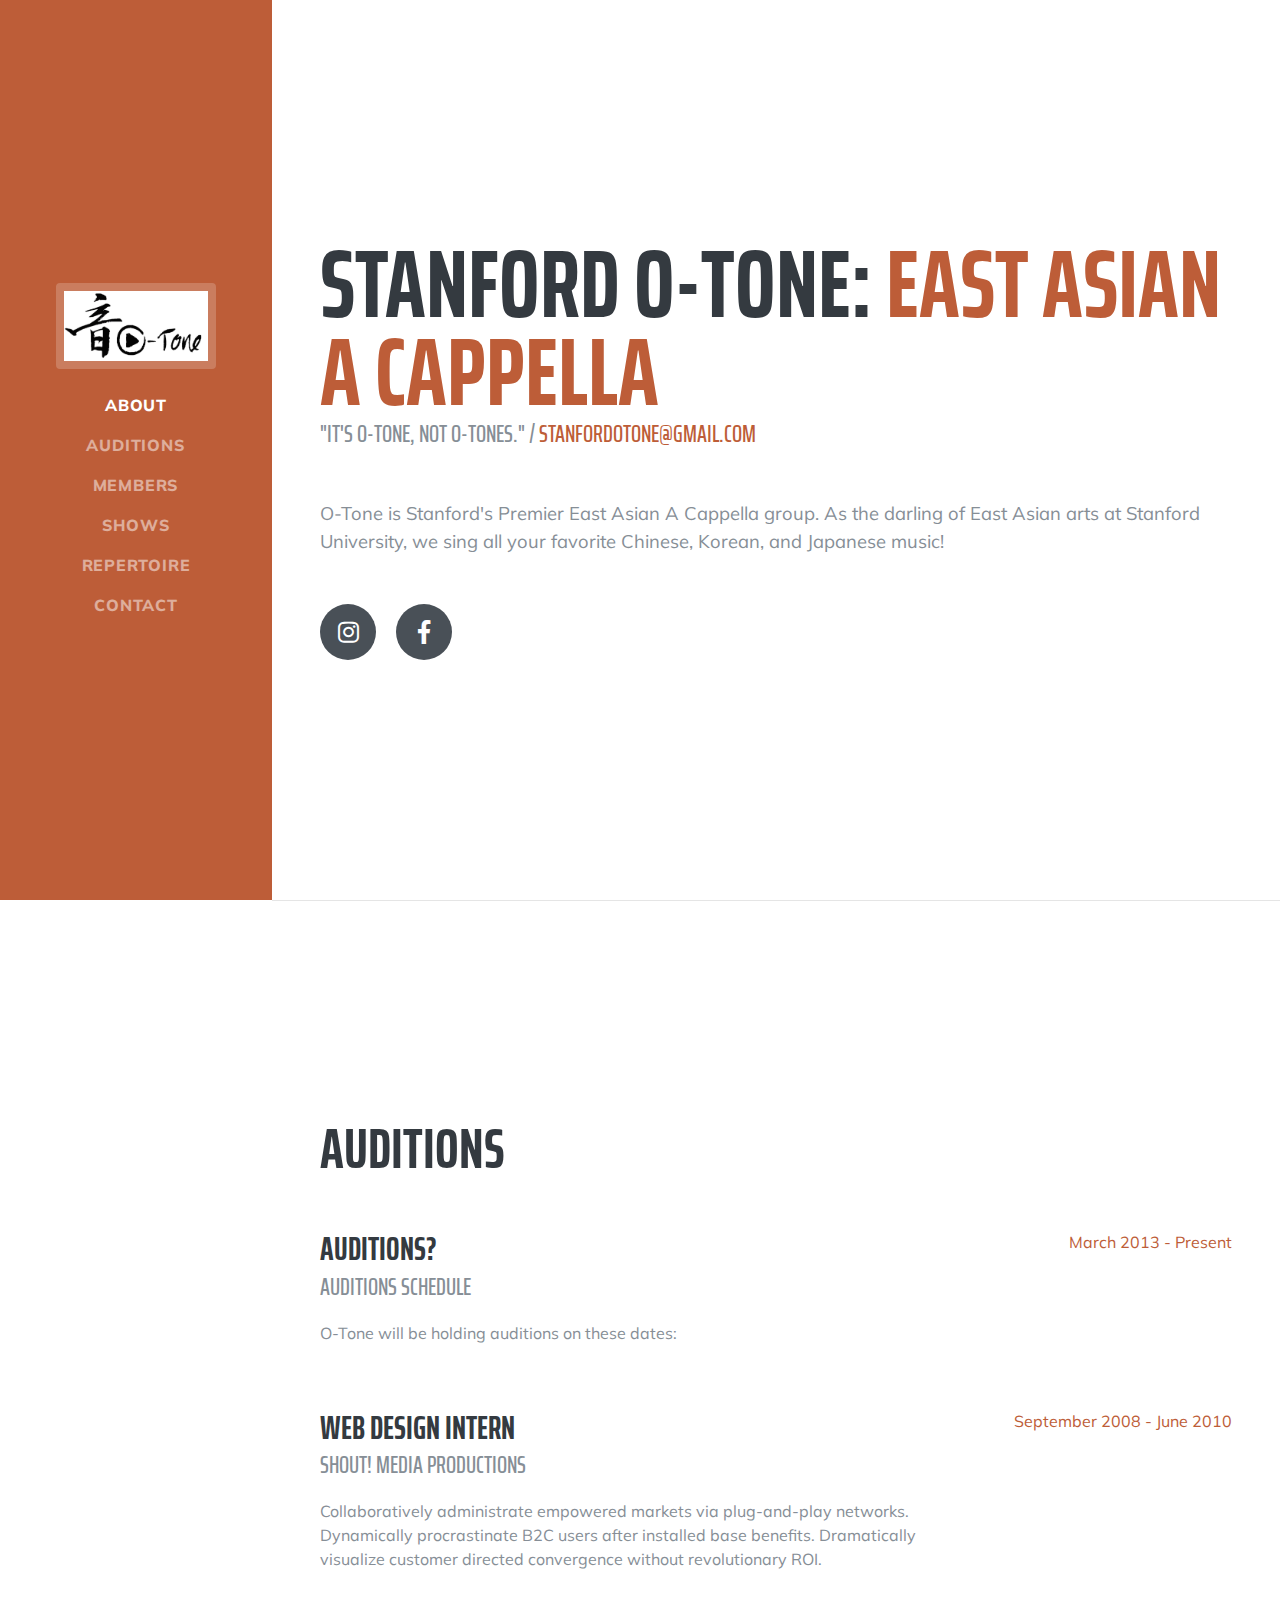
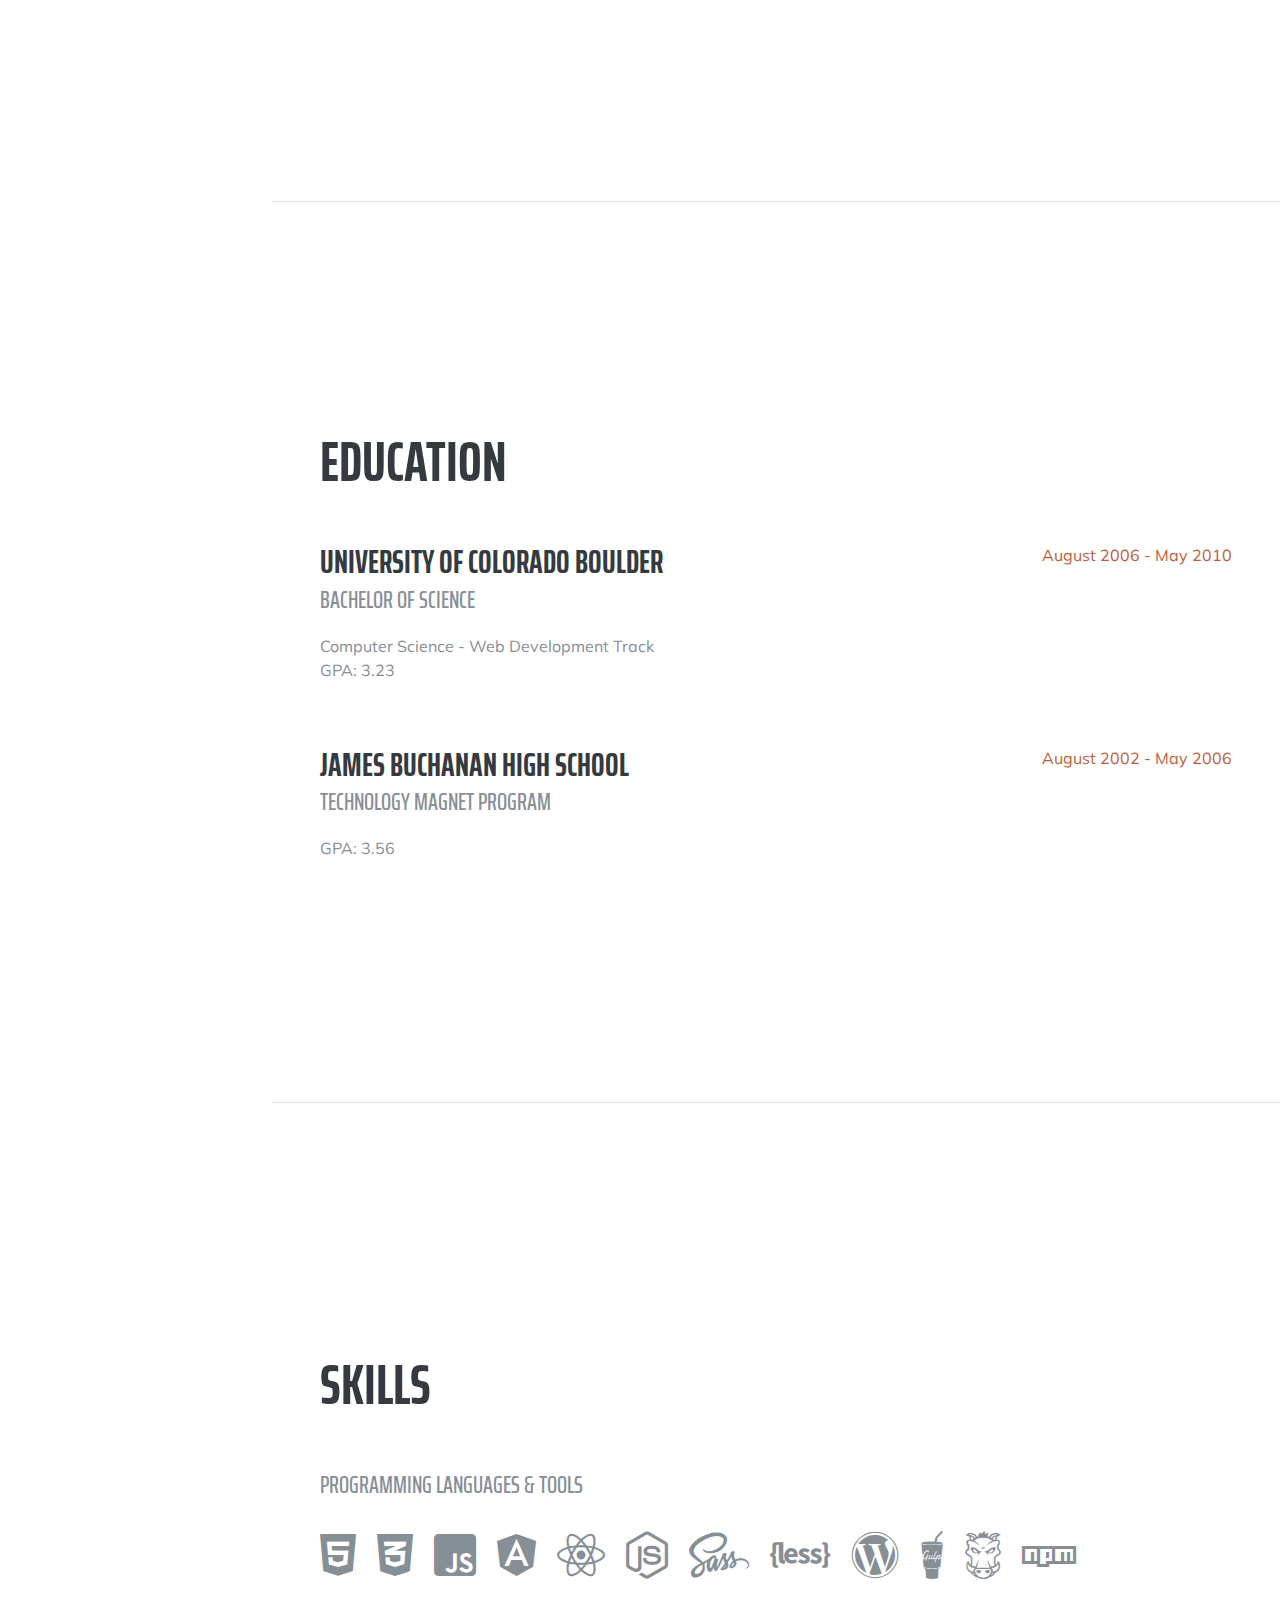
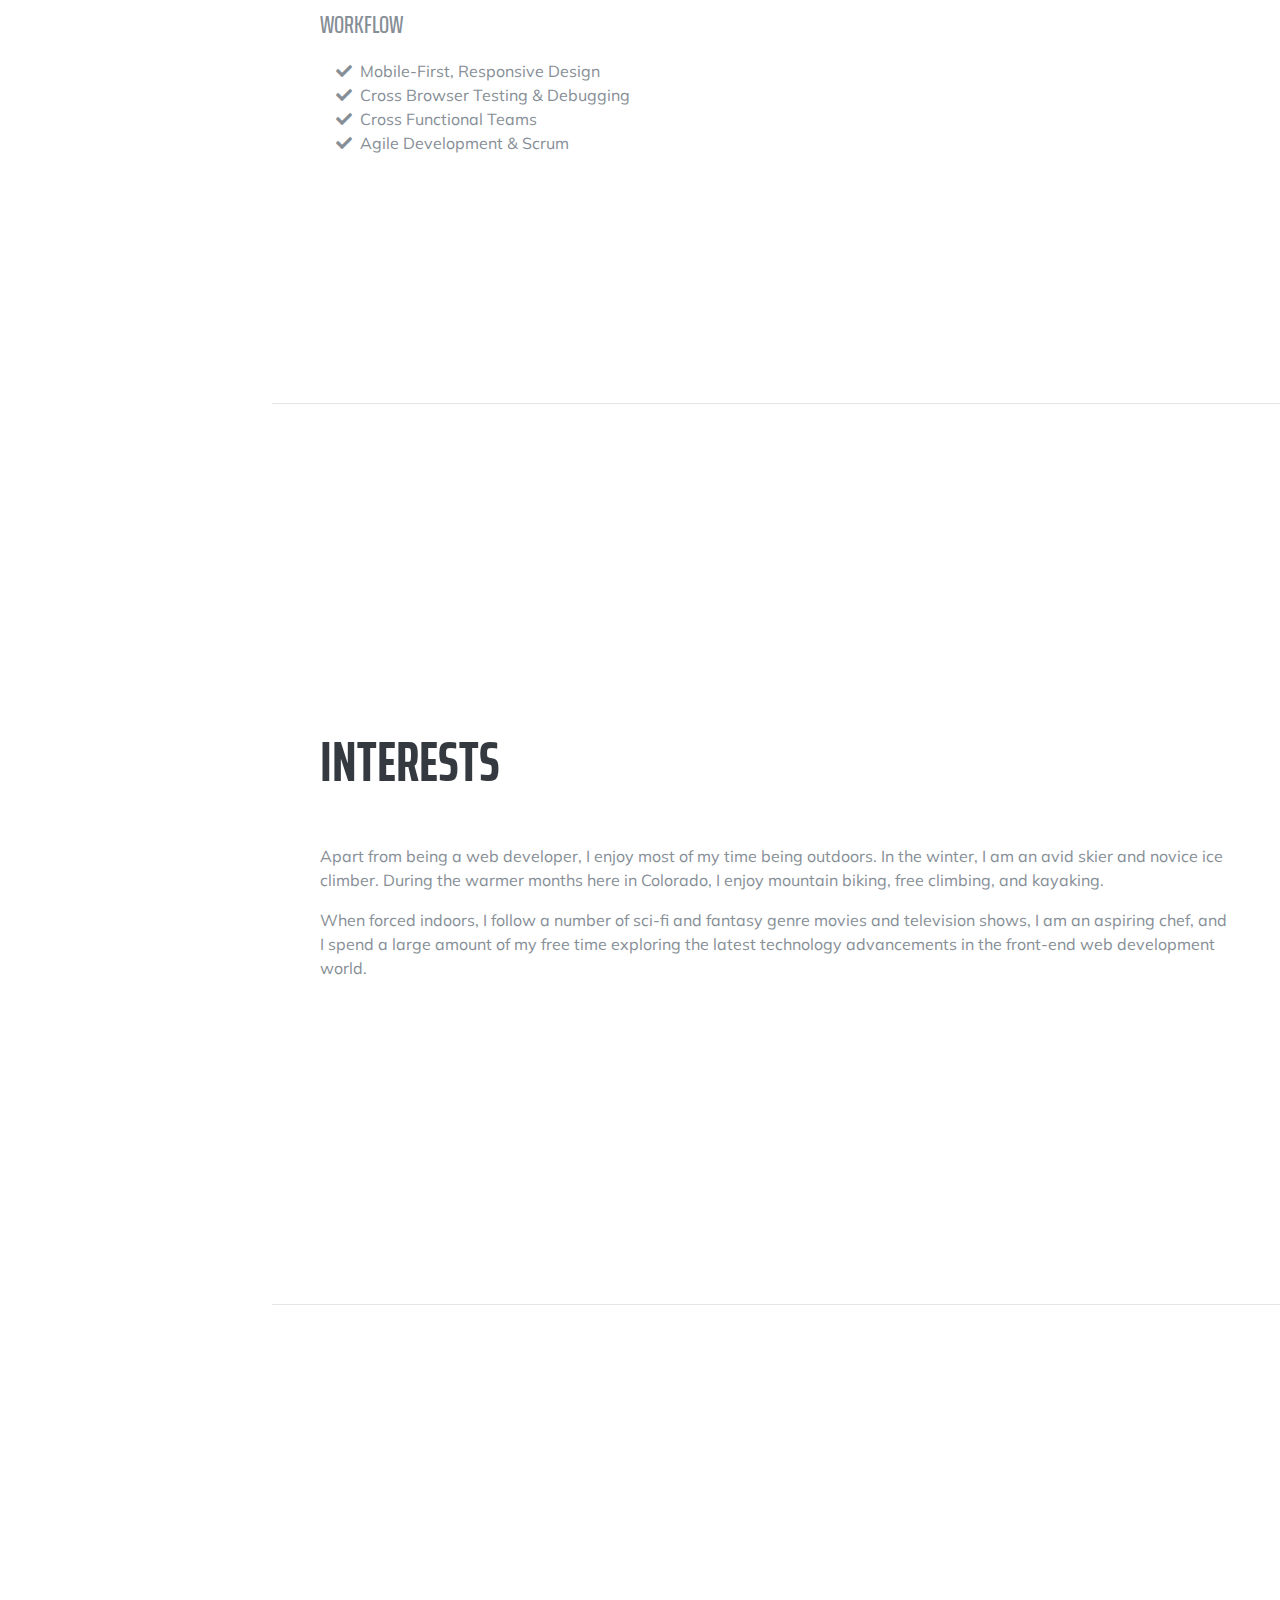
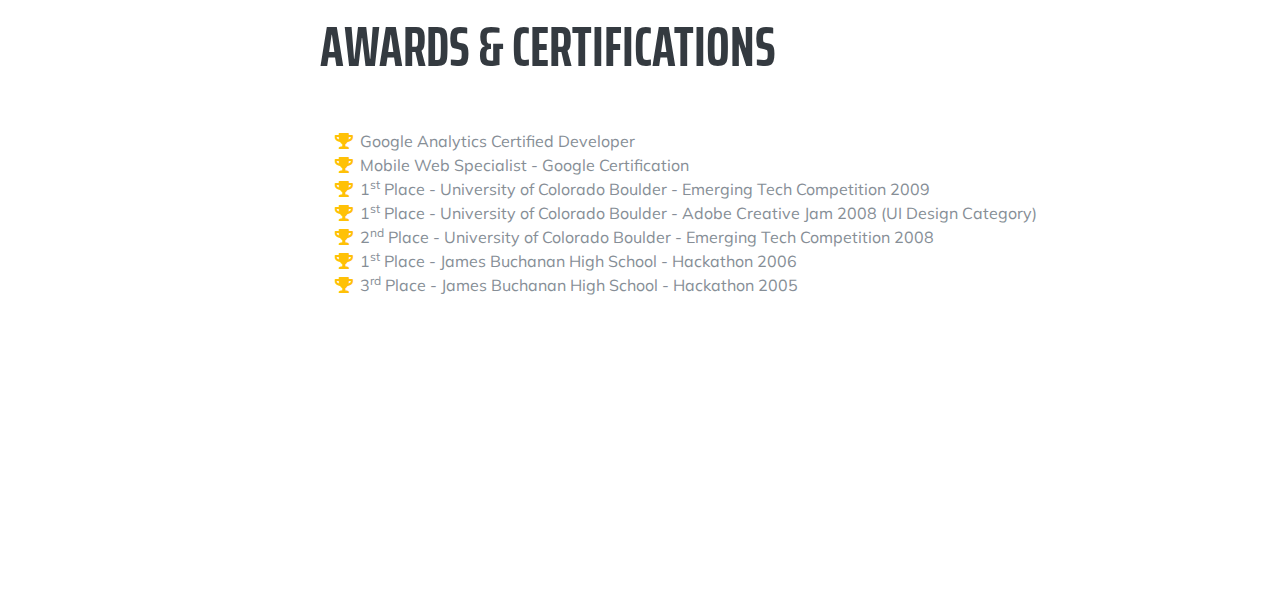
==== commit 65797b46: "removed unnecessary icons" ====
--- a/index.html
+++ b/index.html
@@ -72,13 +72,7 @@
           <p class="lead mb-5">O-Tone is Stanford's Premier East Asian A Cappella group. As the darling of East Asian arts at Stanford University, we sing all your favorite Chinese, Korean, and Japanese music!</p>
           <div class="social-icons">
             <a href="#">
-              <i class="fab fa-linkedin-in"></i>
-            </a>
-            <a href="#">
-              <i class="fab fa-github"></i>
-            </a>
-            <a href="#">
-              <i class="fab fa-twitter"></i>
+              <i class="fab fa-instagram"></i>
             </a>
             <a href="#">
               <i class="fab fa-facebook-f"></i>
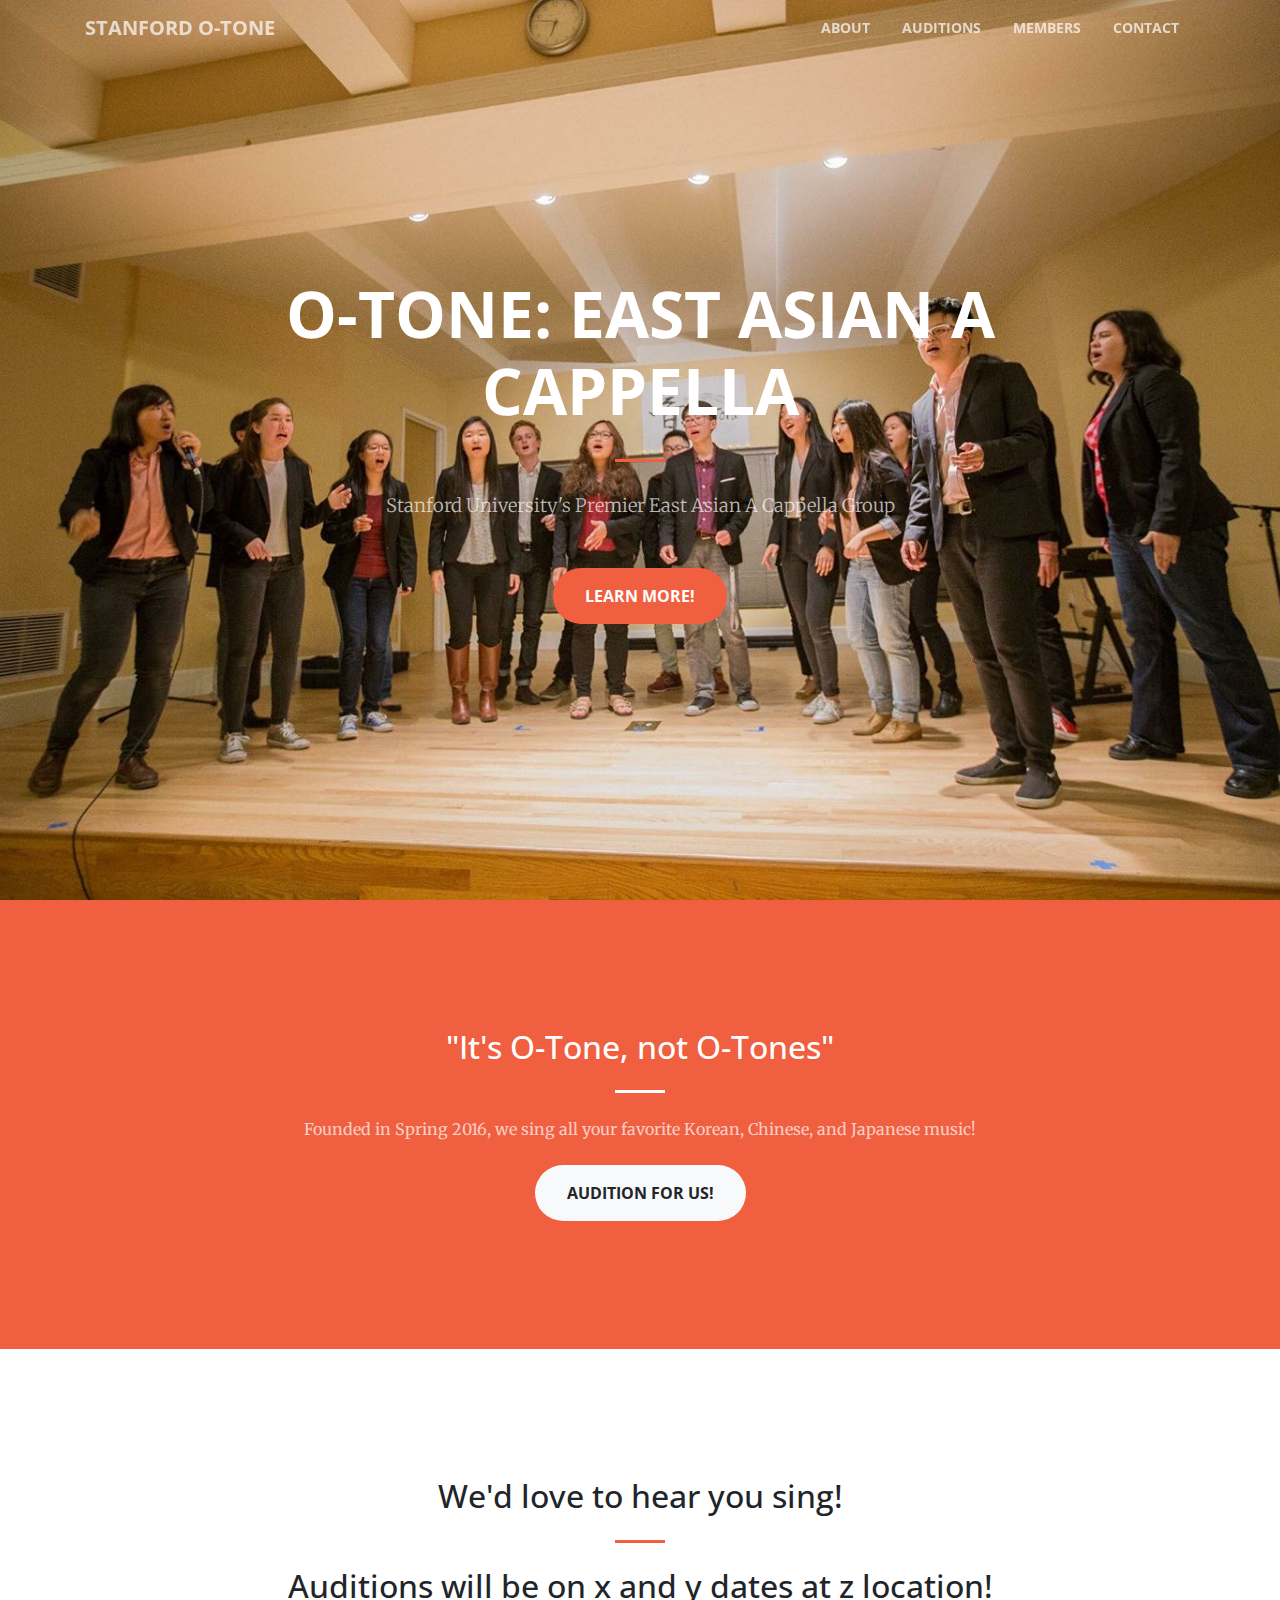
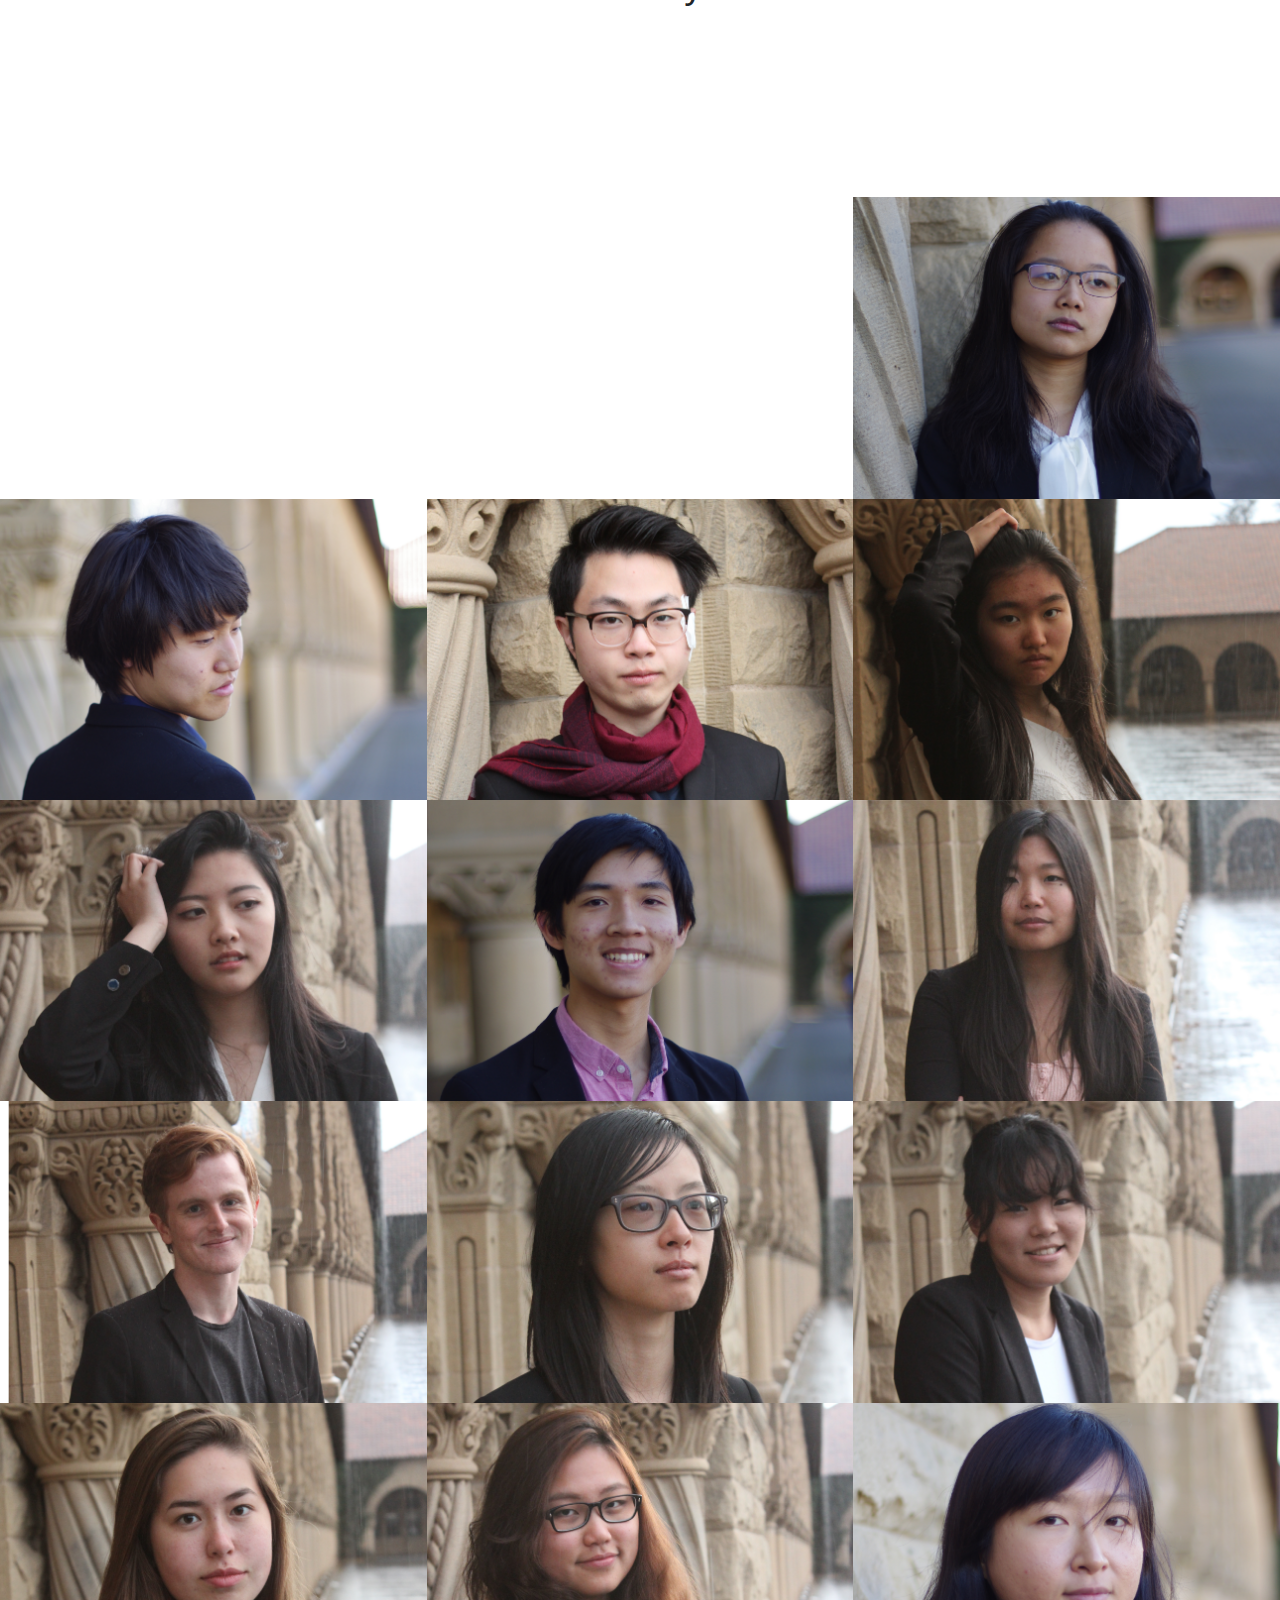
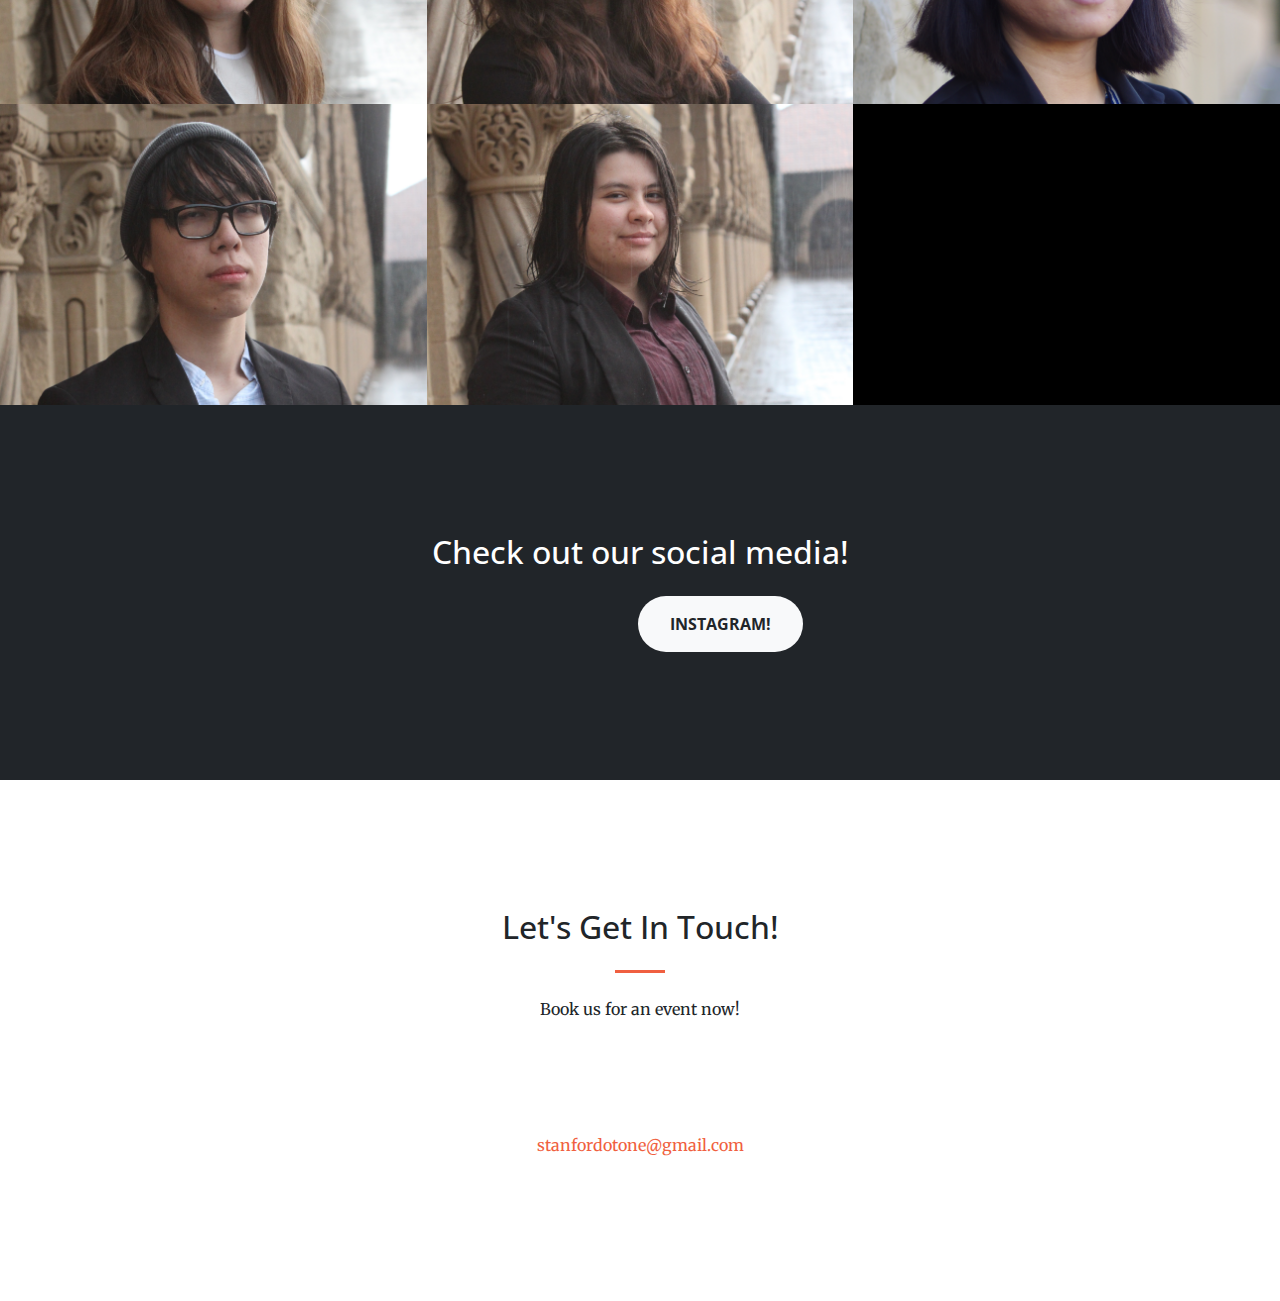
==== commit 192e6eac: "something_new" ====
--- a/index.html
+++ b/index.html
@@ -14,249 +14,416 @@
     <link href="vendor/bootstrap/css/bootstrap.min.css" rel="stylesheet">
 
     <!-- Custom fonts for this template -->
-    <link href="https://fonts.googleapis.com/css?family=Saira+Extra+Condensed:500,700" rel="stylesheet">
-    <link href="https://fonts.googleapis.com/css?family=Muli:400,400i,800,800i" rel="stylesheet">
-    <link href="vendor/fontawesome-free/css/all.min.css" rel="stylesheet">
+    <link href="vendor/fontawesome-free/css/all.min.css" rel="stylesheet" type="text/css">
+    <link href='https://fonts.googleapis.com/css?family=Open+Sans:300italic,400italic,600italic,700italic,800italic,400,300,600,700,800' rel='stylesheet' type='text/css'>
+    <link href='https://fonts.googleapis.com/css?family=Merriweather:400,300,300italic,400italic,700,700italic,900,900italic' rel='stylesheet' type='text/css'>
+
+    <!-- Plugin CSS -->
+    <link href="vendor/magnific-popup/magnific-popup.css" rel="stylesheet">
 
     <!-- Custom styles for this template -->
-    <link href="css/resume.min.css" rel="stylesheet">
+    <link href="css/creative.min.css" rel="stylesheet">
 
   </head>
 
   <body id="page-top">
 
-    <nav class="navbar navbar-expand-lg navbar-dark bg-primary fixed-top" id="sideNav">
-      <a class="navbar-brand js-scroll-trigger" href="#page-top">
-        <span class="d-block d-lg-none">Stanford O-Tone: East Asian A Cappella</span>
-        <span class="d-none d-lg-block">
-          <img class="img-fluid img-profile rounded mx-auto mb-2" src="img/profile.jpg" alt="">
-        </span>
-      </a>
-      <button class="navbar-toggler" type="button" data-toggle="collapse" data-target="#navbarSupportedContent" aria-controls="navbarSupportedContent" aria-expanded="false" aria-label="Toggle navigation">
-        <span class="navbar-toggler-icon"></span>
-      </button>
-      <div class="collapse navbar-collapse" id="navbarSupportedContent">
-        <ul class="navbar-nav">
-          <li class="nav-item">
-            <a class="nav-link js-scroll-trigger" href="#about">About</a>
-          </li>
-          <li class="nav-item">
-            <a class="nav-link js-scroll-trigger" href="#experience">Auditions</a>
-          </li>
-          <li class="nav-item">
-            <a class="nav-link js-scroll-trigger" href="#education">Members</a>
-          </li>
-          <li class="nav-item">
-            <a class="nav-link js-scroll-trigger" href="#skills">Shows</a>
-          </li>
-          <li class="nav-item">
-            <a class="nav-link js-scroll-trigger" href="#interests">Repertoire</a>
-          </li>
-          <li class="nav-item">
-            <a class="nav-link js-scroll-trigger" href="#awards">Contact</a>
-          </li>
-        </ul>
-      </div>
-    </nav>
-
-    <div class="container-fluid p-0">
-
-      <section class="resume-section p-3 p-lg-5 d-flex d-column" id="about">
-        <div class="my-auto">
-          <h1 class="mb-0">Stanford O-Tone:
-            <span class="text-primary">East Asian A Cappella</span>
-          </h1>
-          <div class="subheading mb-5">"It's O-Tone, not O-Tones." / 
-            <a href="mailto:stanfordotone@gmail.com">stanfordotone@gmail.com</a>
-          </div>
-          <p class="lead mb-5">O-Tone is Stanford's Premier East Asian A Cappella group. As the darling of East Asian arts at Stanford University, we sing all your favorite Chinese, Korean, and Japanese music!</p>
-          <div class="social-icons">
-            <a href="#">
-              <i class="fab fa-instagram"></i>
-            </a>
-            <a href="#">
-              <i class="fab fa-facebook-f"></i>
-            </a>
-          </div>
-        </div>
-      </section>
-
-      <hr class="m-0">
-
-      <section class="resume-section p-3 p-lg-5 d-flex flex-column" id="experience">
-        <div class="my-auto">
-          <h2 class="mb-5">Auditions</h2>
-
-          <div class="resume-item d-flex flex-column flex-md-row mb-5">
-            <div class="resume-content mr-auto">
-              <h3 class="mb-0">Auditions?</h3>
-              <div class="subheading mb-3">Auditions Schedule</div>
-              <p>O-Tone will be holding auditions on these dates:</p>
-            </div>
-            <div class="resume-date text-md-right">
-              <span class="text-primary">March 2013 - Present</span>
-            </div>
-          </div>
-
-
-          <div class="resume-item d-flex flex-column flex-md-row">
-            <div class="resume-content mr-auto">
-              <h3 class="mb-0">Web Design Intern</h3>
-              <div class="subheading mb-3">Shout! Media Productions</div>
-              <p>Collaboratively administrate empowered markets via plug-and-play networks. Dynamically procrastinate B2C users after installed base benefits. Dramatically visualize customer directed convergence without revolutionary ROI.</p>
-            </div>
-            <div class="resume-date text-md-right">
-              <span class="text-primary">September 2008 - June 2010</span>
-            </div>
-          </div>
-
-        </div>
-
-      </section>
-
-      <hr class="m-0">
-
-      <section class="resume-section p-3 p-lg-5 d-flex flex-column" id="education">
-        <div class="my-auto">
-          <h2 class="mb-5">Education</h2>
-
-          <div class="resume-item d-flex flex-column flex-md-row mb-5">
-            <div class="resume-content mr-auto">
-              <h3 class="mb-0">University of Colorado Boulder</h3>
-              <div class="subheading mb-3">Bachelor of Science</div>
-              <div>Computer Science - Web Development Track</div>
-              <p>GPA: 3.23</p>
-            </div>
-            <div class="resume-date text-md-right">
-              <span class="text-primary">August 2006 - May 2010</span>
-            </div>
-          </div>
-
-          <div class="resume-item d-flex flex-column flex-md-row">
-            <div class="resume-content mr-auto">
-              <h3 class="mb-0">James Buchanan High School</h3>
-              <div class="subheading mb-3">Technology Magnet Program</div>
-              <p>GPA: 3.56</p>
-            </div>
-            <div class="resume-date text-md-right">
-              <span class="text-primary">August 2002 - May 2006</span>
-            </div>
-          </div>
-
-        </div>
-      </section>
-
-      <hr class="m-0">
-
-      <section class="resume-section p-3 p-lg-5 d-flex flex-column" id="skills">
-        <div class="my-auto">
-          <h2 class="mb-5">Skills</h2>
-
-          <div class="subheading mb-3">Programming Languages &amp; Tools</div>
-          <ul class="list-inline dev-icons">
-            <li class="list-inline-item">
-              <i class="fab fa-html5"></i>
+    <!-- Navigation -->
+    <nav class="navbar navbar-expand-lg navbar-light fixed-top" id="mainNav">
+      <div class="container">
+        <a class="navbar-brand js-scroll-trigger" href="#page-top">Stanford O-Tone</a>
+        <button class="navbar-toggler navbar-toggler-right" type="button" data-toggle="collapse" data-target="#navbarResponsive" aria-controls="navbarResponsive" aria-expanded="false" aria-label="Toggle navigation">
+          <span class="navbar-toggler-icon"></span>
+        </button>
+        <div class="collapse navbar-collapse" id="navbarResponsive">
+          <ul class="navbar-nav ml-auto">
+            <li class="nav-item">
+              <a class="nav-link js-scroll-trigger" href="#about">About</a>
             </li>
-            <li class="list-inline-item">
-              <i class="fab fa-css3-alt"></i>
+            <li class="nav-item">
+              <a class="nav-link js-scroll-trigger" href="#services">Auditions</a>
             </li>
-            <li class="list-inline-item">
-              <i class="fab fa-js-square"></i>
+            <li class="nav-item">
+              <a class="nav-link js-scroll-trigger" href="#portfolio">Members</a>
             </li>
-            <li class="list-inline-item">
-              <i class="fab fa-angular"></i>
-            </li>
-            <li class="list-inline-item">
-              <i class="fab fa-react"></i>
-            </li>
-            <li class="list-inline-item">
-              <i class="fab fa-node-js"></i>
-            </li>
-            <li class="list-inline-item">
-              <i class="fab fa-sass"></i>
-            </li>
-            <li class="list-inline-item">
-              <i class="fab fa-less"></i>
-            </li>
-            <li class="list-inline-item">
-              <i class="fab fa-wordpress"></i>
-            </li>
-            <li class="list-inline-item">
-              <i class="fab fa-gulp"></i>
-            </li>
-            <li class="list-inline-item">
-              <i class="fab fa-grunt"></i>
-            </li>
-            <li class="list-inline-item">
-              <i class="fab fa-npm"></i>
+            <li class="nav-item">
+              <a class="nav-link js-scroll-trigger" href="#contact">Contact</a>
             </li>
           </ul>
-
-          <div class="subheading mb-3">Workflow</div>
-          <ul class="fa-ul mb-0">
-            <li>
-              <i class="fa-li fa fa-check"></i>
-              Mobile-First, Responsive Design</li>
-            <li>
-              <i class="fa-li fa fa-check"></i>
-              Cross Browser Testing &amp; Debugging</li>
-            <li>
-              <i class="fa-li fa fa-check"></i>
-              Cross Functional Teams</li>
-            <li>
-              <i class="fa-li fa fa-check"></i>
-              Agile Development &amp; Scrum</li>
-          </ul>
-        </div>
-      </section>
-
-      <hr class="m-0">
-
-      <section class="resume-section p-3 p-lg-5 d-flex flex-column" id="interests">
-        <div class="my-auto">
-          <h2 class="mb-5">Interests</h2>
-          <p>Apart from being a web developer, I enjoy most of my time being outdoors. In the winter, I am an avid skier and novice ice climber. During the warmer months here in Colorado, I enjoy mountain biking, free climbing, and kayaking.</p>
-          <p class="mb-0">When forced indoors, I follow a number of sci-fi and fantasy genre movies and television shows, I am an aspiring chef, and I spend a large amount of my free time exploring the latest technology advancements in the front-end web development world.</p>
-        </div>
-      </section>
-
-      <hr class="m-0">
-
-      <section class="resume-section p-3 p-lg-5 d-flex flex-column" id="awards">
-        <div class="my-auto">
-          <h2 class="mb-5">Awards &amp; Certifications</h2>
-          <ul class="fa-ul mb-0">
-            <li>
-              <i class="fa-li fa fa-trophy text-warning"></i>
-              Google Analytics Certified Developer</li>
-            <li>
-              <i class="fa-li fa fa-trophy text-warning"></i>
-              Mobile Web Specialist - Google Certification</li>
-            <li>
-              <i class="fa-li fa fa-trophy text-warning"></i>
-              1<sup>st</sup>
-              Place - University of Colorado Boulder - Emerging Tech Competition 2009</li>
-            <li>
-              <i class="fa-li fa fa-trophy text-warning"></i>
-              1<sup>st</sup>
-              Place - University of Colorado Boulder - Adobe Creative Jam 2008 (UI Design Category)</li>
-            <li>
-              <i class="fa-li fa fa-trophy text-warning"></i>
-              2<sup>nd</sup>
-              Place - University of Colorado Boulder - Emerging Tech Competition 2008</li>
-            <li>
-              <i class="fa-li fa fa-trophy text-warning"></i>
-              1<sup>st</sup>
-              Place - James Buchanan High School - Hackathon 2006</li>
-            <li>
-              <i class="fa-li fa fa-trophy text-warning"></i>
-              3<sup>rd</sup>
-              Place - James Buchanan High School - Hackathon 2005</li>
-          </ul>
-        </div>
-      </section>
-
-    </div>
+        </div>
+      </div>
+    </nav>
+
+    <header class="masthead text-center text-white d-flex">
+      <div class="container my-auto">
+        <div class="row">
+          <div class="col-lg-10 mx-auto">
+            <h1 class="text-uppercase">
+              <strong>O-Tone: East Asian A Cappella</strong>
+            </h1>
+            <hr>
+          </div>
+          <div class="col-lg-8 mx-auto">
+            <p class="text-faded mb-5">Stanford University's Premier East Asian A Cappella Group</p>
+            <a class="btn btn-primary btn-xl js-scroll-trigger" href="#about">Learn more!</a>
+          </div>
+        </div>
+      </div>
+    </header>
+
+    <section class="bg-primary" id="about">
+      <div class="container">
+        <div class="row">
+          <div class="col-lg-8 mx-auto text-center">
+            <h2 class="section-heading text-white">"It's O-Tone, not O-Tones"</h2>
+            <hr class="light my-4">
+            <p class="text-faded mb-4">Founded in Spring 2016, we sing all your favorite Korean, Chinese, and Japanese music!</p>
+            <a class="btn btn-light btn-xl js-scroll-trigger" href="#services">Audition for us!</a>
+          </div>
+        </div>
+      </div>
+    </section>
+
+    <section id="services">
+       <div class="container">
+        <div class="row">
+          <div class="col-lg-12 text-center">
+            <h2 class="section-heading">We'd love to hear you sing!</h2>
+            <hr class="my-4">
+          </div>
+        </div>
+      </div>
+      <div class="container">
+        <div class="row">
+          <div class="col-lg-12 text-center">
+            <h2 class="section-heading">Auditions will be on x and y dates at z location!</h2>
+
+            <a class="btn btn-primary btn-xl sr-button" href="http://facebook.com/StanfordOTone">Schedule my Audition</a>
+          </div>
+        </div>
+      </div>
+  </section>
+
+    <section class="p-0" id="portfolio">
+      <div class="container-fluid p-0">
+        <div class="row no-gutters popup-gallery">
+          <div class="col-lg-4 col-sm-6">
+            <a class="portfolio-box" href="img/portfolio/fullsize/1.jpg">
+              <img class="img-fluid" src="img/portfolio/thumbnails/1.jpg" alt="">
+              <div class="portfolio-box-caption">
+                <div class="portfolio-box-caption-content">
+                  <div class="project-category text-faded">
+                    Bass/President - Electrical Engineering
+                  </div>
+                  <div class="project-name">
+                    Jonathan Chhang
+                  </div>
+                </div>
+              </div>
+            </a>
+          </div>
+          <div class="col-lg-4 col-sm-6">
+            <a class="portfolio-box" href="img/portfolio/fullsize/2.jpg">
+              <img class="img-fluid" src="img/portfolio/thumbnails/2.jpg" alt="">
+              <div class="portfolio-box-caption">
+                <div class="portfolio-box-caption-content">
+                  <div class="project-category text-faded">
+                    Baritone - Mechanical Engineering Coterm
+                  </div>
+                  <div class="project-name">
+                    Ye Wang
+                  </div>
+                </div>
+              </div>
+            </a>
+          </div>
+          <div class="col-lg-4 col-sm-6">
+            <a class="portfolio-box" href="img/portfolio/fullsize/3.jpg">
+              <img class="img-fluid" src="img/portfolio/thumbnails/3.jpg" alt="">
+              <div class="portfolio-box-caption">
+                <div class="portfolio-box-caption-content">
+                  <div class="project-category text-faded">
+                    Mezzo/Former Music Director - Psychology
+                  </div>
+                  <div class="project-name">
+                    Vickie Wang
+                  </div>
+                </div>
+              </div>
+            </a>
+          </div>
+          <div class="col-lg-4 col-sm-6">
+            <a class="portfolio-box" href="img/portfolio/fullsize/4.jpg">
+              <img class="img-fluid" src="img/portfolio/thumbnails/4.jpg" alt="">
+              <div class="portfolio-box-caption">
+                <div class="portfolio-box-caption-content">
+                  <div class="project-category text-faded">
+                    Bass/Music Director - Biology
+                  </div>
+                  <div class="project-name">
+                    Joseph "Jono" Noh
+                  </div>
+                </div>
+              </div>
+            </a>
+          </div>
+          <div class="col-lg-4 col-sm-6">
+            <a class="portfolio-box" href="img/portfolio/fullsize/5.jpg">
+              <img class="img-fluid" src="img/portfolio/thumbnails/5.jpg" alt="">
+              <div class="portfolio-box-caption">
+                <div class="portfolio-box-caption-content">
+                  <div class="project-category text-faded">
+                    Baritone/Alumnus - Statistics Coterm (Graduated)
+                  </div>
+                  <div class="project-name">
+                    Frank Fan
+                  </div>
+                </div>
+              </div>
+            </a>
+          </div>
+          <div class="col-lg-4 col-sm-6">
+            <a class="portfolio-box" href="img/portfolio/fullsize/6.jpg">
+              <img class="img-fluid" src="img/portfolio/thumbnails/6.jpg" alt="">
+              <div class="portfolio-box-caption">
+                <div class="portfolio-box-caption-content">
+                  <div class="project-category text-faded">
+                    Alto/Social Media Chair - MCS
+                  </div>
+                  <div class="project-name">
+                    Julia Gong
+                  </div>
+                </div>
+              </div>
+            </a>
+          </div>
+        </div>
+      </div>
+    </section>
+
+
+     <section class="p-0" id="portfolio">
+      <div class="container-fluid p-0">
+        <div class="row no-gutters popup-gallery">
+          <div class="col-lg-4 col-sm-6">
+            <a class="portfolio-box" href="img/portfolio/thumbnails/7.jpg">
+              <img class="img-fluid" src="img/portfolio/thumbnails/7.jpg" alt="">
+              <div class="portfolio-box-caption">
+                <div class="portfolio-box-caption-content">
+                  <div class="project-category text-faded">
+                    Soprano/Vice President - Symbolic Systems
+                  </div>
+                  <div class="project-name">
+                    Cynthia Liang
+                  </div>
+                </div>
+              </div>
+            </a>
+          </div>
+          <div class="col-lg-4 col-sm-6">
+            <a class="portfolio-box" href="img/portfolio/fullsize/8.jpg">
+              <img class="img-fluid" src="img/portfolio/thumbnails/8.jpg" alt="">
+              <div class="portfolio-box-caption">
+                <div class="portfolio-box-caption-content">
+                  <div class="project-category text-faded">
+                    Bass/Stage Manager - Music
+                  </div>
+                  <div class="project-name">
+                    Christopher Yuan
+                  </div>
+                </div>
+              </div>
+            </a>
+          </div>
+          <div class="col-lg-4 col-sm-6">
+            <a class="portfolio-box" href="img/portfolio/fullsize/9.jpg">
+              <img class="img-fluid" src="img/portfolio/thumbnails/9.jpg" alt="">
+              <div class="portfolio-box-caption">
+                <div class="portfolio-box-caption-content">
+                  <div class="project-category text-faded">
+                    Alto - Computer Science
+                  </div>
+                  <div class="project-name">
+                    Mandy Lu
+                  </div>
+                </div>
+              </div>
+            </a>
+          </div>
+          <div class="col-lg-4 col-sm-6">
+            <a class="portfolio-box" href="img/portfolio/fullsize/10.jpg">
+              <img class="img-fluid" src="img/portfolio/thumbnails/10.jpg" alt="">
+              <div class="portfolio-box-caption">
+                <div class="portfolio-box-caption-content">
+                  <div class="project-category text-faded">
+                    Bass/Artist-In-Residence - Computer Science
+                  </div>
+                  <div class="project-name">
+                    Thomas Knowles
+                  </div>
+                </div>
+              </div>
+            </a>
+          </div>
+          <div class="col-lg-4 col-sm-6">
+            <a class="portfolio-box" href="img/portfolio/fullsize/11.jpg">
+              <img class="img-fluid" src="img/portfolio/thumbnails/11.jpg" alt="">
+              <div class="portfolio-box-caption">
+                <div class="portfolio-box-caption-content">
+                  <div class="project-category text-faded">
+                    Mezzo/Financial Officer - Computer Science
+                  </div>
+                  <div class="project-name">
+                    Sicheng Zeng
+                  </div>
+                </div>
+              </div>
+            </a>
+          </div>
+          <div class="col-lg-4 col-sm-6">
+            <a class="portfolio-box" href="img/portfolio/fullsize/12.jpg">
+              <img class="img-fluid" src="img/portfolio/thumbnails/12.jpg" alt="">
+              <div class="portfolio-box-caption">
+                <div class="portfolio-box-caption-content">
+                  <div class="project-category text-faded">
+                    Soprano - Computer Science
+                  </div>
+                  <div class="project-name">
+                    Esther Cherin Kim
+                  </div>
+                </div>
+              </div>
+            </a>
+          </div>
+        </div>
+      </div>
+    </section>
+
+    <section class="p-0" id="portfolio">
+      <div class="container-fluid p-0">
+        <div class="row no-gutters popup-gallery">
+          <div class="col-lg-4 col-sm-6">
+            <a class="portfolio-box" href="img/portfolio/fullsize/13.jpg">
+              <img class="img-fluid" src="img/portfolio/thumbnails/13.jpg" alt="">
+              <div class="portfolio-box-caption">
+                <div class="portfolio-box-caption-content">
+                  <div class="project-category text-faded">
+                    Alto - Undeclared
+                  </div>
+                  <div class="project-name">
+                    Jade Riopelle
+                  </div>
+                </div>
+              </div>
+            </a>
+          </div>
+          <div class="col-lg-4 col-sm-6">
+            <a class="portfolio-box" href="img/portfolio/fullsize/14.jpg">
+              <img class="img-fluid" src="img/portfolio/thumbnails/14.jpg" alt="">
+              <div class="portfolio-box-caption">
+                <div class="portfolio-box-caption-content">
+                  <div class="project-category text-faded">
+                    Alto/Social Media Chair - Chemistry
+                  </div>
+                  <div class="project-name">
+                    Chau Vo
+                  </div>
+                </div>
+              </div>
+            </a>
+          </div>
+          <div class="col-lg-4 col-sm-6">
+            <a class="portfolio-box" href="img/portfolio/fullsize/15.jpg">
+              <img class="img-fluid" src="img/portfolio/thumbnails/15.jpg" alt="">
+              <div class="portfolio-box-caption">
+                <div class="portfolio-box-caption-content">
+                  <div class="project-category text-faded">
+                    Alto/Former President - Earth Systems Coterm
+                  </div>
+                  <div class="project-name">
+                    Songhee Han
+                  </div>
+                </div>
+              </div>
+            </a>
+          </div>
+          <div class="col-lg-4 col-sm-6">
+            <a class="portfolio-box" href="img/portfolio/fullsize/16.jpg">
+              <img class="img-fluid" src="img/portfolio/thumbnails/16.jpg" alt="">
+              <div class="portfolio-box-caption">
+                <div class="portfolio-box-caption-content">
+                  <div class="project-category text-faded">
+                    Tenor - Computer Science
+                  </div>
+                  <div class="project-name">
+                    Edward Park
+                  </div>
+                </div>
+              </div>
+            </a>
+          </div>
+          <div class="col-lg-4 col-sm-6">
+            <a class="portfolio-box" href="img/portfolio/fullsize/17.jpg">
+              <img class="img-fluid" src="img/portfolio/thumbnails/17.jpg" alt="">
+              <div class="portfolio-box-caption">
+                <div class="portfolio-box-caption-content">
+                  <div class="project-category text-faded">
+                    Soprano - Computer Science
+                  </div>
+                  <div class="project-name">
+                    Jojo Lee
+                  </div>
+                </div>
+              </div>
+            </a>
+          </div>
+          <div class="col-lg-4 col-sm-6">
+            <a class="portfolio-box" href="img/portfolio/fullsize/18.jpg">
+              <img class="img-fluid" src="img/portfolio/thumbnails/18.jpg" alt="">
+              <div class="portfolio-box-caption">
+                <div class="portfolio-box-caption-content">
+                  <div class="project-category text-faded">
+                    Guess what?
+                  </div>
+                  <div class="project-name">
+                    This could be you!
+                  </div>
+                </div>
+              </div>
+            </a>
+          </div>
+        </div>
+      </div>
+    </section>
+
+
+   <section class="bg-dark text-white">
+      <div class="container text-center">
+        <h2 class="mb-4">Check out our social media!</h2>
+        <a class="btn btn-light btn-xl sr-button" href="http://facebook.com/StanfordOTone">Facebook!</a>
+        <a class="btn btn-light btn-xl sl-button" href="http://instagram.com/stanford_otone">Instagram!</a>
+      </div>
+    </section>
+
+    <section id="contact">
+      <div class="container">
+        <div class="row">
+          <div class="col-lg-8 mx-auto text-center">
+            <h2 class="section-heading">Let's Get In Touch!</h2>
+            <hr class="my-4">
+            <p class="mb-5">Book us for an event now!</p>
+          </div>
+        </div>
+        <div class="row">
+          <div class="col-lg-8 mx-auto text-center">
+            <i class="fas fa-envelope fa-3x mb-3 sr-contact-2"></i>
+            <p>
+              <a href="mailto:stanfordotone@gmail.com">stanfordotone@gmail.com</a>
+            </p>
+          </div>
+        </div>
+      </div>
+    </section>
 
     <!-- Bootstrap core JavaScript -->
     <script src="vendor/jquery/jquery.min.js"></script>
@@ -264,9 +431,11 @@
 
     <!-- Plugin JavaScript -->
     <script src="vendor/jquery-easing/jquery.easing.min.js"></script>
+    <script src="vendor/scrollreveal/scrollreveal.min.js"></script>
+    <script src="vendor/magnific-popup/jquery.magnific-popup.min.js"></script>
 
     <!-- Custom scripts for this template -->
-    <script src="js/resume.min.js"></script>
+    <script src="js/creative.min.js"></script>
 
   </body>
 
--- a/css/creative.min.css
+++ b/css/creative.min.css
@@ -0,0 +1,5 @@
+/*!
+ * Start Bootstrap - Creative v5.0.1 (https://startbootstrap.com/template-overviews/creative)
+ * Copyright 2013-2018 Start Bootstrap
+ * Licensed under MIT (https://github.com/BlackrockDigital/startbootstrap-creative/blob/master/LICENSE)
+ */body,html{width:100%;height:100%}body{font-family:Merriweather,'Helvetica Neue',Arial,sans-serif}hr{max-width:50px;border-width:3px;border-color:#f05f40}hr.light{border-color:#fff}a{color:#f05f40;-webkit-transition:all .2s;transition:all .2s}a:hover{color:#f05f40}h1,h2,h3,h4,h5,h6{font-family:'Open Sans','Helvetica Neue',Arial,sans-serif}.bg-primary{background-color:#f05f40!important}.bg-dark{background-color:#212529!important}.text-faded{color:rgba(255,255,255,.7)}section{padding:8rem 0}.section-heading{margin-top:0}::-moz-selection{color:#fff;background:#212529;text-shadow:none}::selection{color:#fff;background:#212529;text-shadow:none}img::-moz-selection{color:#fff;background:0 0}img::selection{color:#fff;background:0 0}img::-moz-selection{color:#fff;background:0 0}#mainNav{border-bottom:1px solid rgba(33,37,41,.1);background-color:#fff;font-family:'Open Sans','Helvetica Neue',Arial,sans-serif;-webkit-transition:all .2s;transition:all .2s}#mainNav .navbar-brand{font-weight:700;text-transform:uppercase;color:#f05f40;font-family:'Open Sans','Helvetica Neue',Arial,sans-serif}#mainNav .navbar-brand:focus,#mainNav .navbar-brand:hover{color:#f05f40}#mainNav .navbar-nav>li.nav-item>a.nav-link,#mainNav .navbar-nav>li.nav-item>a.nav-link:focus{font-size:.9rem;font-weight:700;text-transform:uppercase;color:#212529}#mainNav .navbar-nav>li.nav-item>a.nav-link:focus:hover,#mainNav .navbar-nav>li.nav-item>a.nav-link:hover{color:#f05f40}#mainNav .navbar-nav>li.nav-item>a.nav-link.active,#mainNav .navbar-nav>li.nav-item>a.nav-link:focus.active{color:#f05f40!important;background-color:transparent}#mainNav .navbar-nav>li.nav-item>a.nav-link.active:hover,#mainNav .navbar-nav>li.nav-item>a.nav-link:focus.active:hover{background-color:transparent}@media (min-width:992px){#mainNav{border-color:transparent;background-color:transparent}#mainNav .navbar-brand{color:rgba(255,255,255,.7)}#mainNav .navbar-brand:focus,#mainNav .navbar-brand:hover{color:#fff}#mainNav .navbar-nav>li.nav-item>a.nav-link{padding:.5rem 1rem}#mainNav .navbar-nav>li.nav-item>a.nav-link,#mainNav .navbar-nav>li.nav-item>a.nav-link:focus{color:rgba(255,255,255,.7)}#mainNav .navbar-nav>li.nav-item>a.nav-link:focus:hover,#mainNav .navbar-nav>li.nav-item>a.nav-link:hover{color:#fff}#mainNav.navbar-shrink{border-bottom:1px solid rgba(33,37,41,.1);background-color:#fff}#mainNav.navbar-shrink .navbar-brand{color:#f05f40}#mainNav.navbar-shrink .navbar-brand:focus,#mainNav.navbar-shrink .navbar-brand:hover{color:#f05f40}#mainNav.navbar-shrink .navbar-nav>li.nav-item>a.nav-link,#mainNav.navbar-shrink .navbar-nav>li.nav-item>a.nav-link:focus{color:#212529}#mainNav.navbar-shrink .navbar-nav>li.nav-item>a.nav-link:focus:hover,#mainNav.navbar-shrink .navbar-nav>li.nav-item>a.nav-link:hover{color:#f05f40}}header.masthead{padding-top:10rem;padding-bottom:calc(10rem - 56px);background-image:url(../img/header.jpg);background-position:center center;background-size:cover}header.masthead hr{margin-top:30px;margin-bottom:30px}header.masthead h1{font-size:2rem}header.masthead p{font-weight:300}@media (min-width:768px){header.masthead p{font-size:1.15rem}}@media (min-width:992px){header.masthead{height:100vh;min-height:650px;padding-top:0;padding-bottom:0}header.masthead h1{font-size:3rem}}@media (min-width:1200px){header.masthead h1{font-size:4rem}}.service-box{max-width:400px}.portfolio-box{position:relative;display:block;max-width:650px;margin:0 auto}.portfolio-box .portfolio-box-caption{position:absolute;bottom:0;display:block;width:100%;height:100%;text-align:center;opacity:0;color:#fff;background:rgba(240,95,64,.9);-webkit-transition:all .2s;transition:all .2s}.portfolio-box .portfolio-box-caption .portfolio-box-caption-content{position:absolute;top:50%;width:100%;-webkit-transform:translateY(-50%);transform:translateY(-50%);text-align:center}.portfolio-box .portfolio-box-caption .portfolio-box-caption-content .project-category,.portfolio-box .portfolio-box-caption .portfolio-box-caption-content .project-name{padding:0 15px;font-family:'Open Sans','Helvetica Neue',Arial,sans-serif}.portfolio-box .portfolio-box-caption .portfolio-box-caption-content .project-category{font-size:14px;font-weight:600;text-transform:uppercase}.portfolio-box .portfolio-box-caption .portfolio-box-caption-content .project-name{font-size:18px}.portfolio-box:hover .portfolio-box-caption{opacity:1}.portfolio-box:focus{outline:0}@media (min-width:768px){.portfolio-box .portfolio-box-caption .portfolio-box-caption-content .project-category{font-size:16px}.portfolio-box .portfolio-box-caption .portfolio-box-caption-content .project-name{font-size:22px}}.text-primary{color:#f05f40!important}.btn{font-weight:700;text-transform:uppercase;border:none;border-radius:300px;font-family:'Open Sans','Helvetica Neue',Arial,sans-serif}.btn-xl{padding:1rem 2rem}.btn-primary{background-color:#f05f40;border-color:#f05f40}.btn-primary:active,.btn-primary:focus,.btn-primary:hover{color:#fff;background-color:#ee4b28!important}.btn-primary:active,.btn-primary:focus{-webkit-box-shadow:0 0 0 .2rem rgba(240,95,64,.5)!important;box-shadow:0 0 0 .2rem rgba(240,95,64,.5)!important}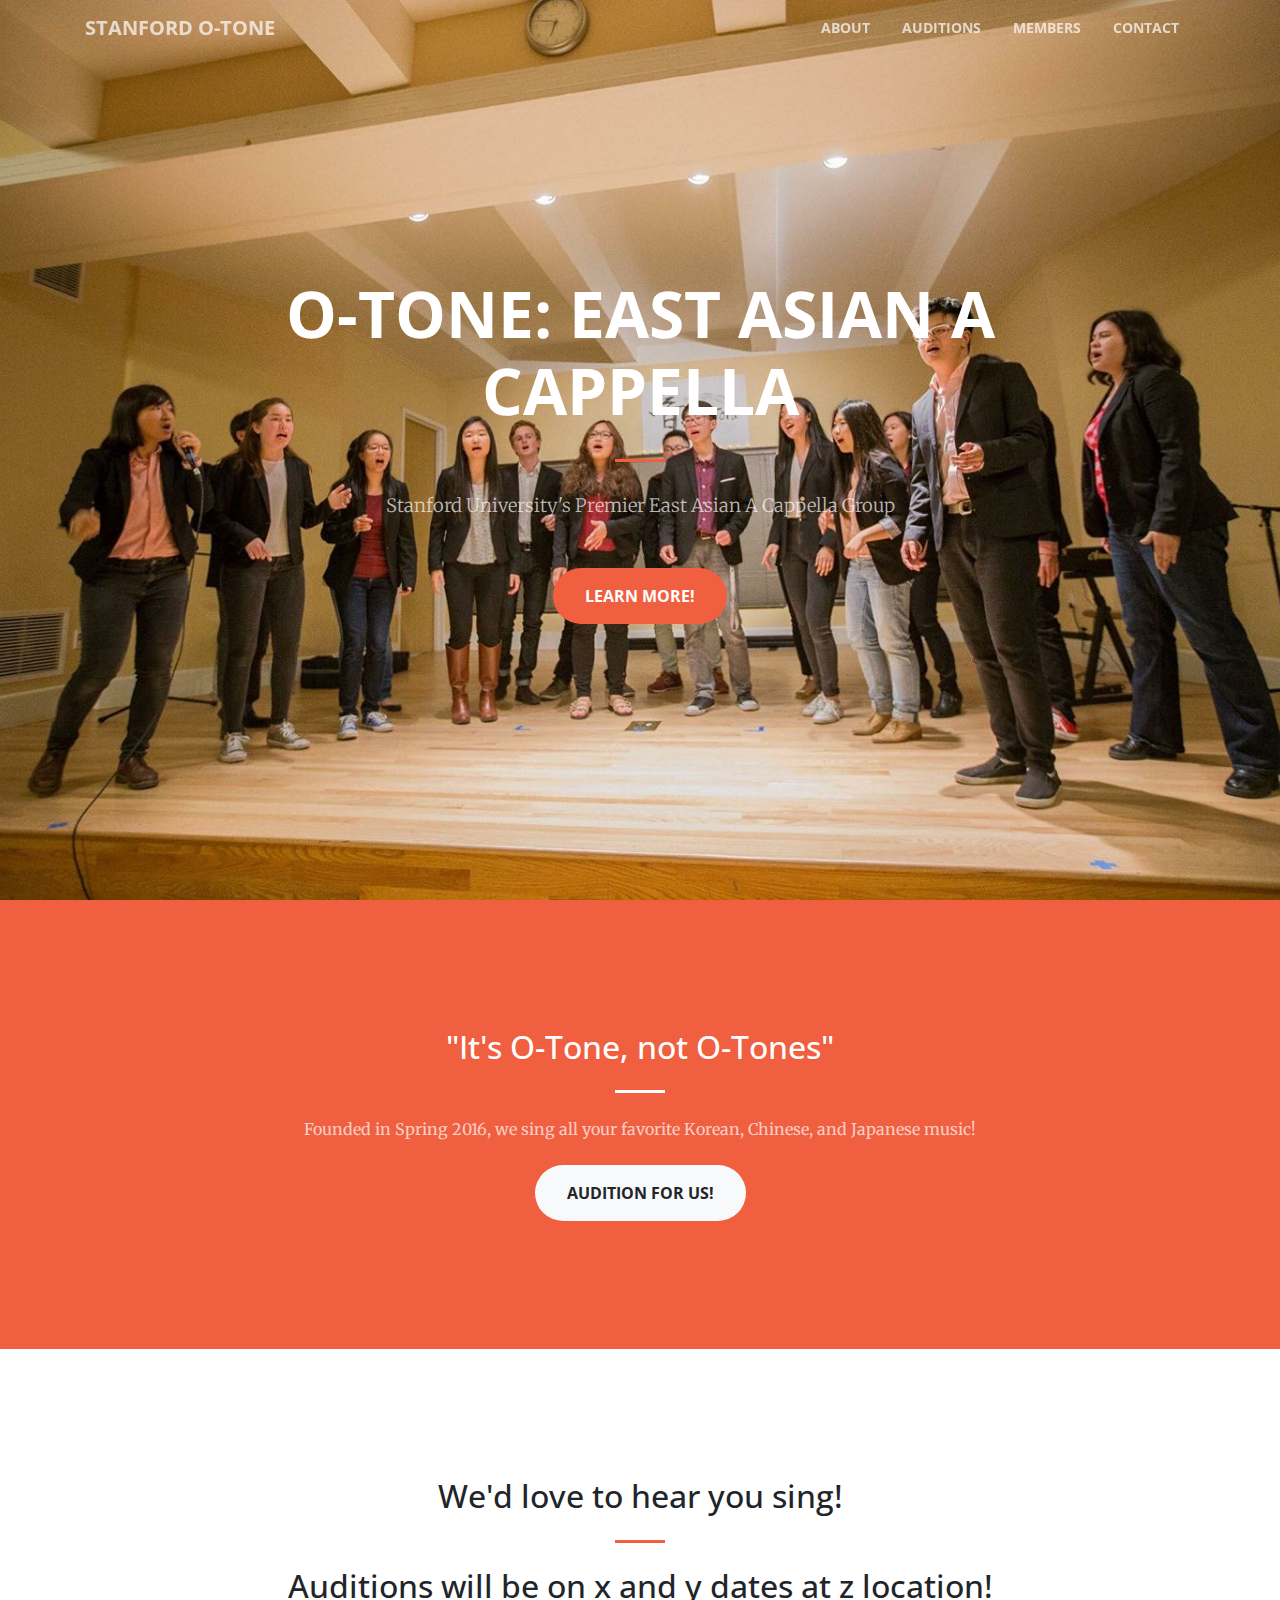
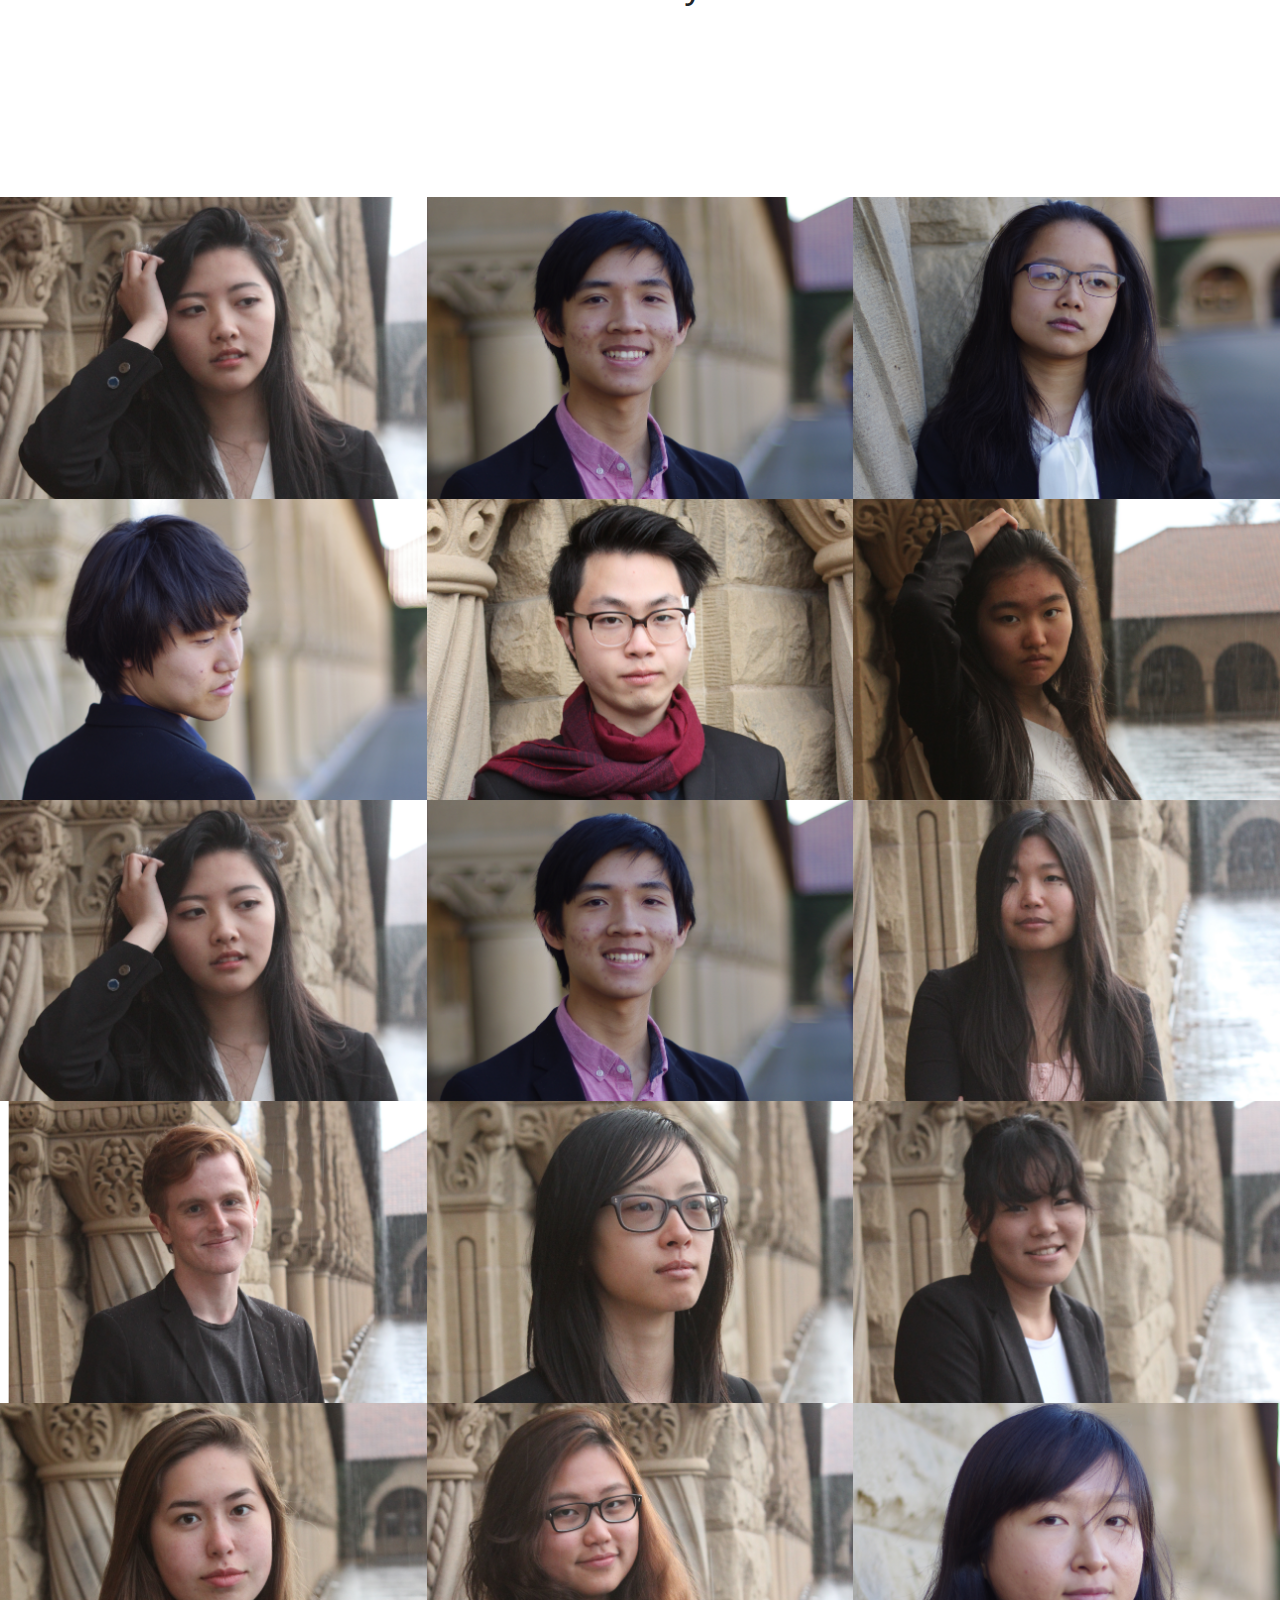
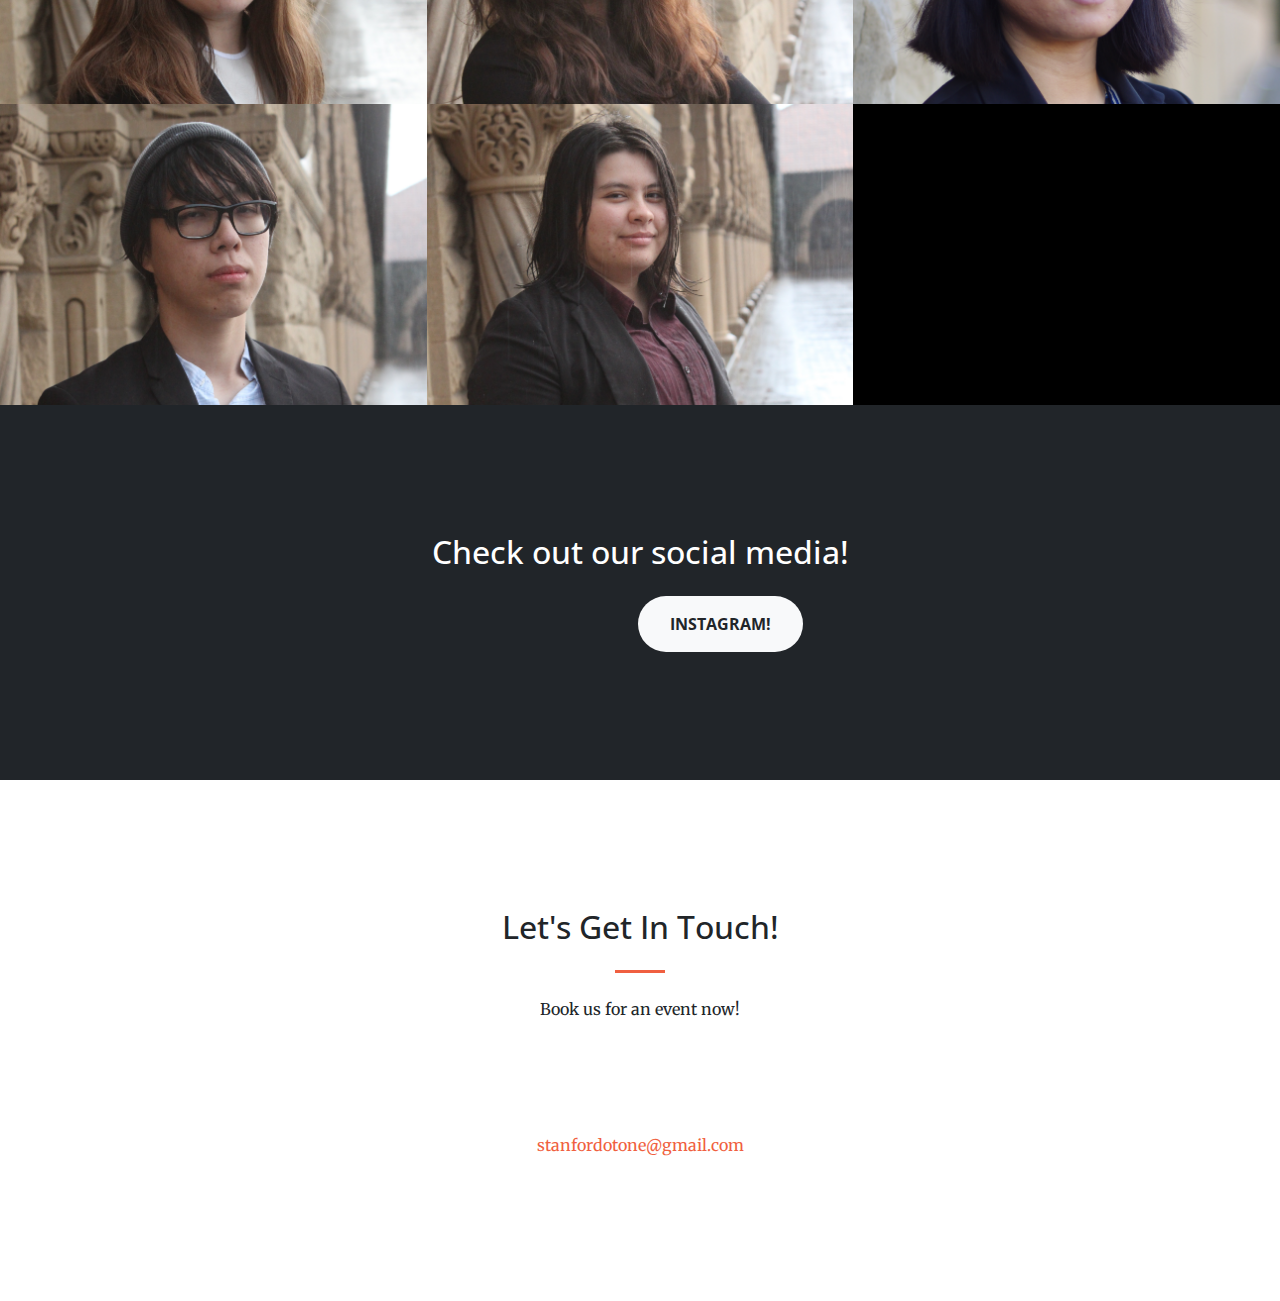
==== commit 222dfa9e: "try something" ====
--- a/index.html
+++ b/index.html
@@ -104,40 +104,41 @@
       </div>
   </section>
 
-    <section class="p-0" id="portfolio">
+
+     <section class="p-0" id="portfolio">
       <div class="container-fluid p-0">
         <div class="row no-gutters popup-gallery">
           <div class="col-lg-4 col-sm-6">
-            <a class="portfolio-box" href="img/portfolio/fullsize/1.jpg">
-              <img class="img-fluid" src="img/portfolio/thumbnails/1.jpg" alt="">
-              <div class="portfolio-box-caption">
-                <div class="portfolio-box-caption-content">
-                  <div class="project-category text-faded">
-                    Bass/President - Electrical Engineering
-                  </div>
-                  <div class="project-name">
-                    Jonathan Chhang
-                  </div>
-                </div>
-              </div>
-            </a>
-          </div>
-          <div class="col-lg-4 col-sm-6">
-            <a class="portfolio-box" href="img/portfolio/fullsize/2.jpg">
-              <img class="img-fluid" src="img/portfolio/thumbnails/2.jpg" alt="">
-              <div class="portfolio-box-caption">
-                <div class="portfolio-box-caption-content">
-                  <div class="project-category text-faded">
-                    Baritone - Mechanical Engineering Coterm
-                  </div>
-                  <div class="project-name">
-                    Ye Wang
-                  </div>
-                </div>
-              </div>
-            </a>
-          </div>
-          <div class="col-lg-4 col-sm-6">
+            <a class="portfolio-box" href="img/portfolio/thumbnails/7.jpg">
+              <img class="img-fluid" src="img/portfolio/thumbnails/7.jpg" alt="">
+              <div class="portfolio-box-caption">
+                <div class="portfolio-box-caption-content">
+                  <div class="project-category text-faded">
+                    Soprano/Vice President - Symbolic Systems
+                  </div>
+                  <div class="project-name">
+                    Cynthia Liang
+                  </div>
+                </div>
+              </div>
+            </a>
+          </div>
+          <div class="col-lg-4 col-sm-6">
+            <a class="portfolio-box" href="img/portfolio/fullsize/8.jpg">
+              <img class="img-fluid" src="img/portfolio/thumbnails/8.jpg" alt="">
+              <div class="portfolio-box-caption">
+                <div class="portfolio-box-caption-content">
+                  <div class="project-category text-faded">
+                    Bass/Stage Manager - Music
+                  </div>
+                  <div class="project-name">
+                    Christopher Yuan
+                  </div>
+                </div>
+              </div>
+            </a>
+          </div>
+         <div class="col-lg-4 col-sm-6">
             <a class="portfolio-box" href="img/portfolio/fullsize/3.jpg">
               <img class="img-fluid" src="img/portfolio/thumbnails/3.jpg" alt="">
               <div class="portfolio-box-caption">
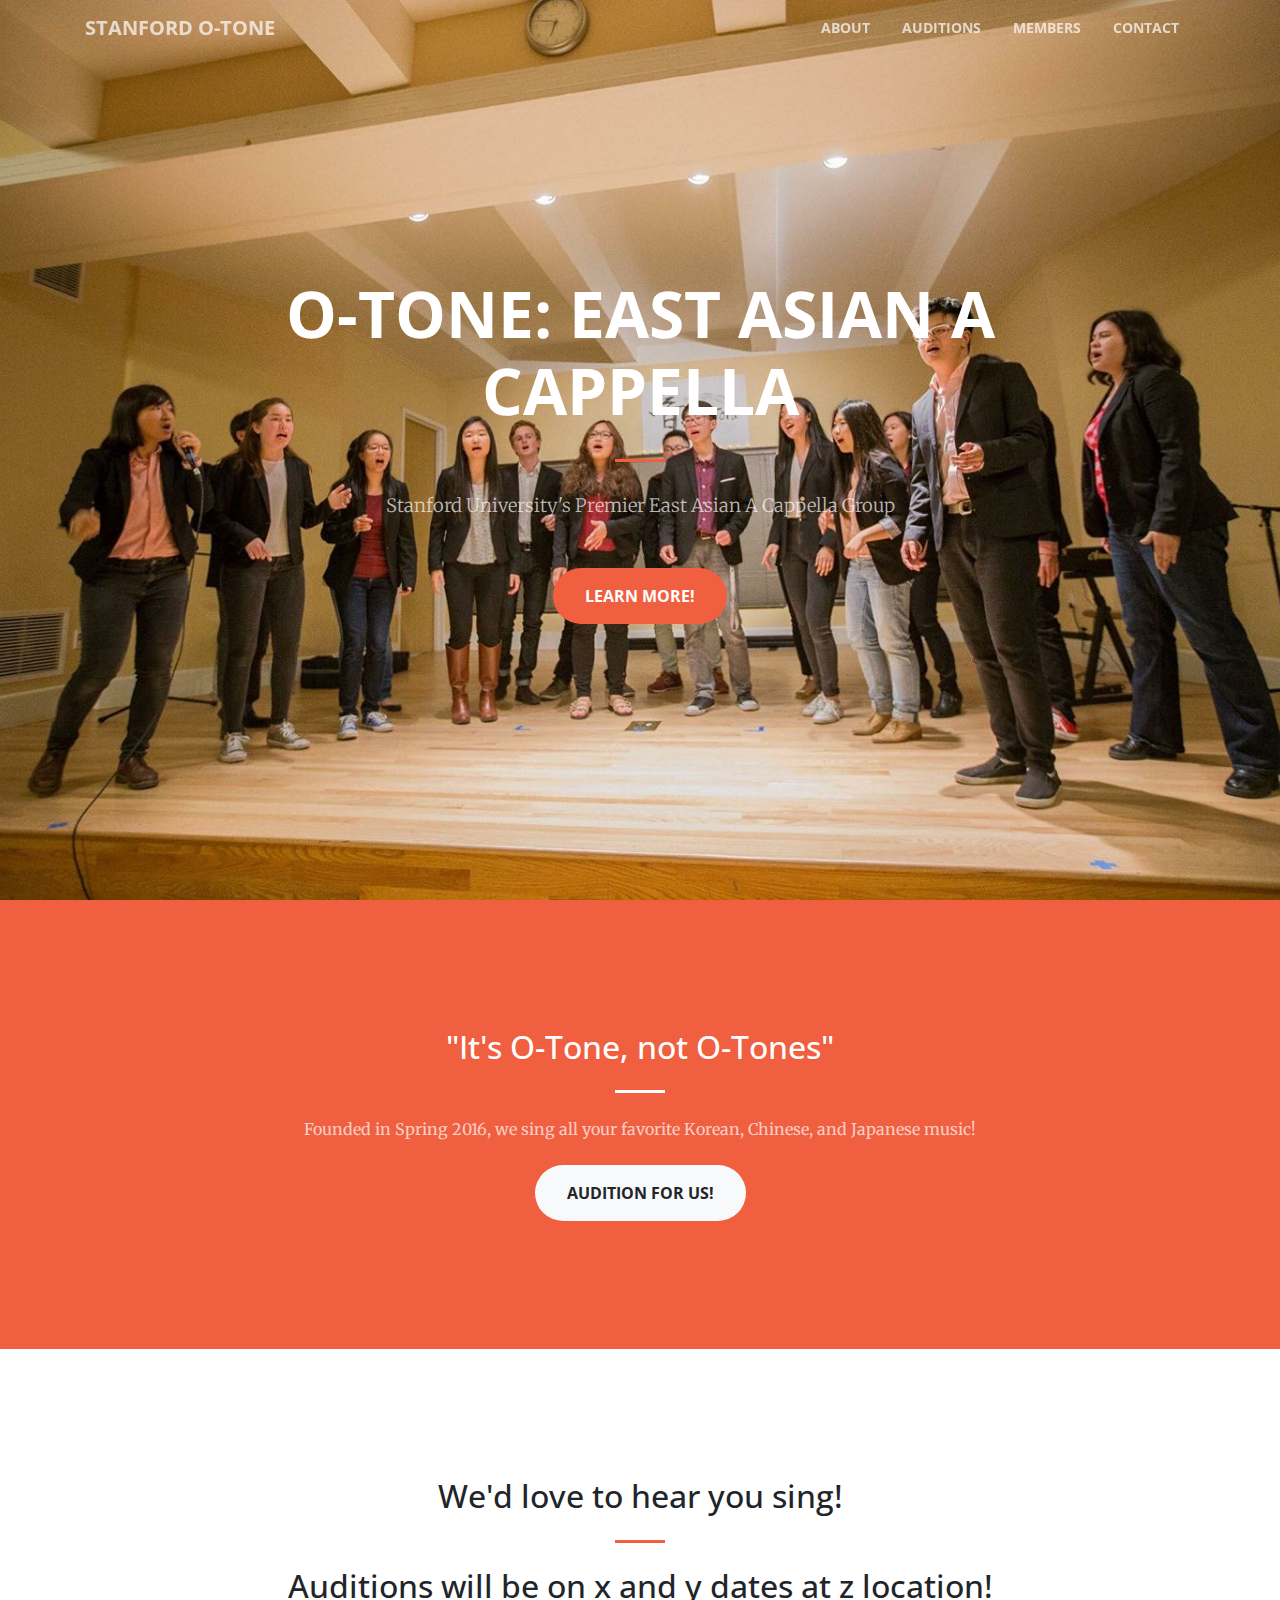
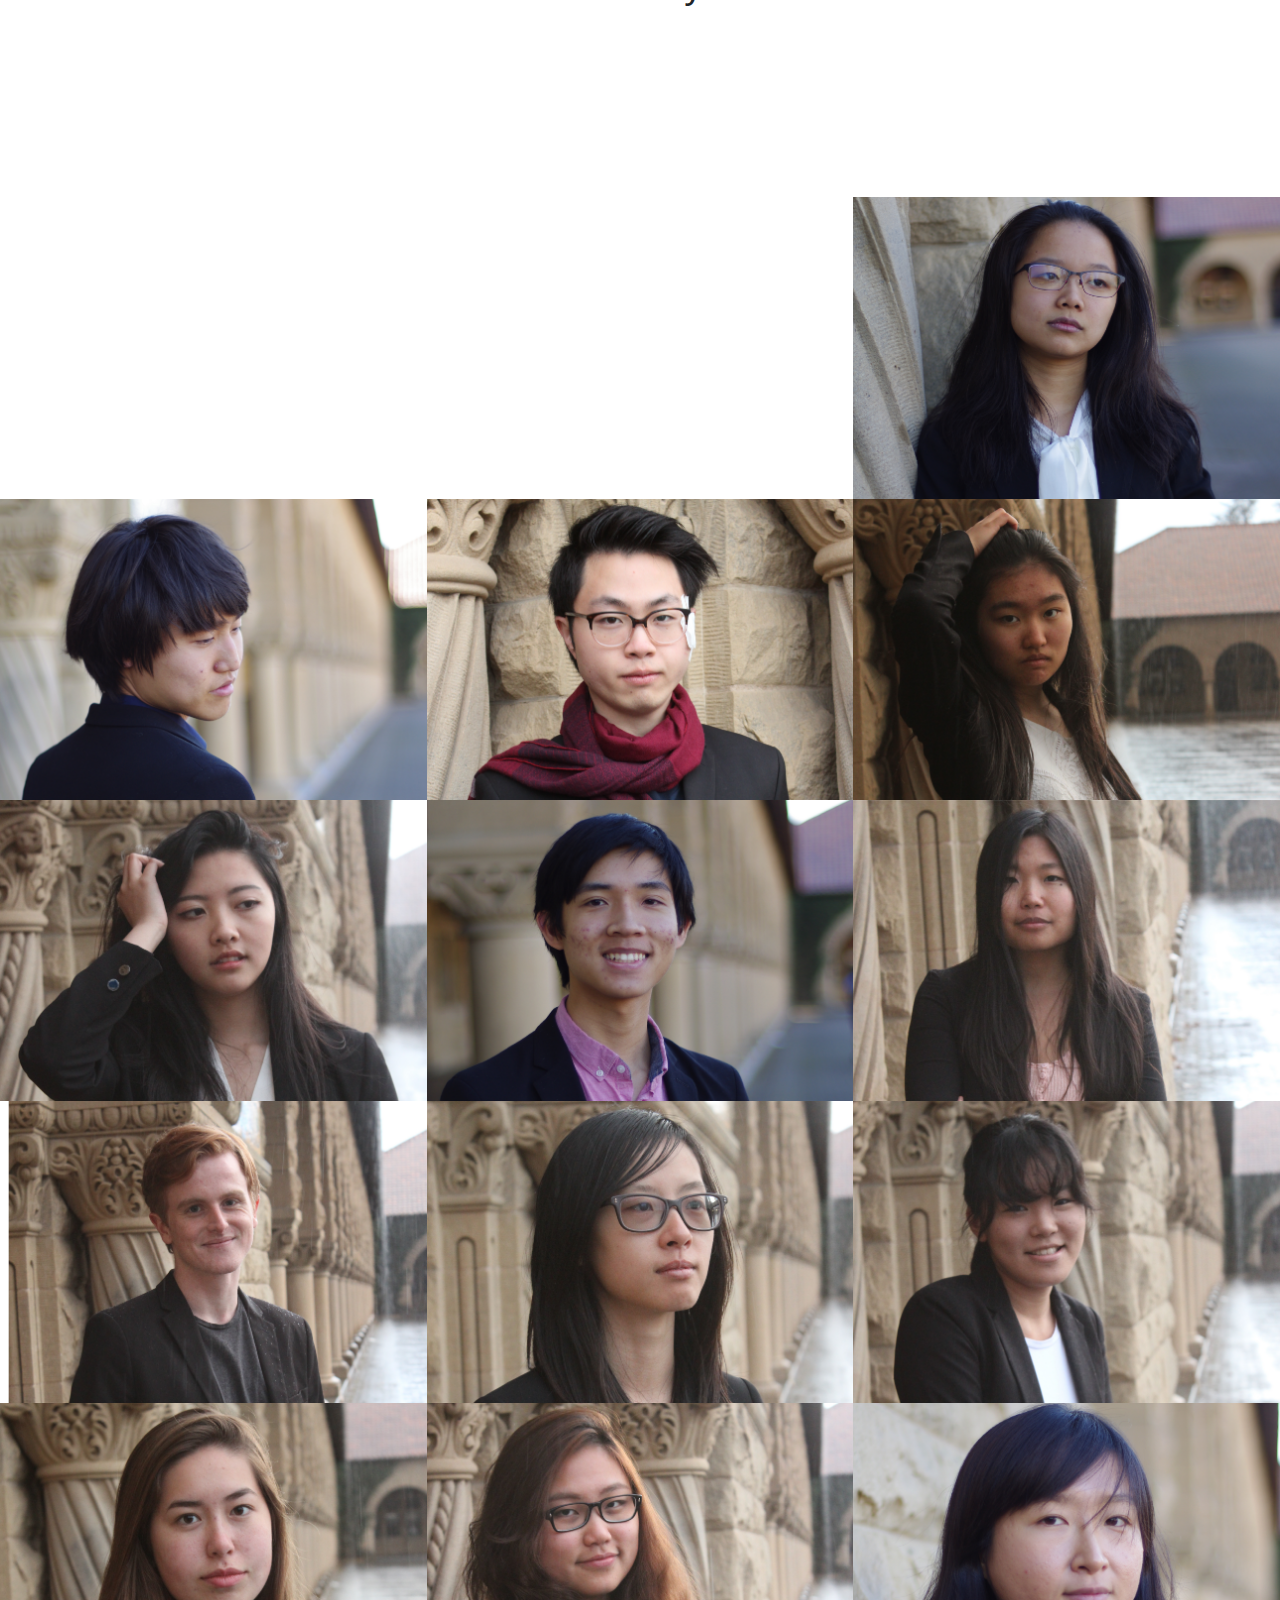
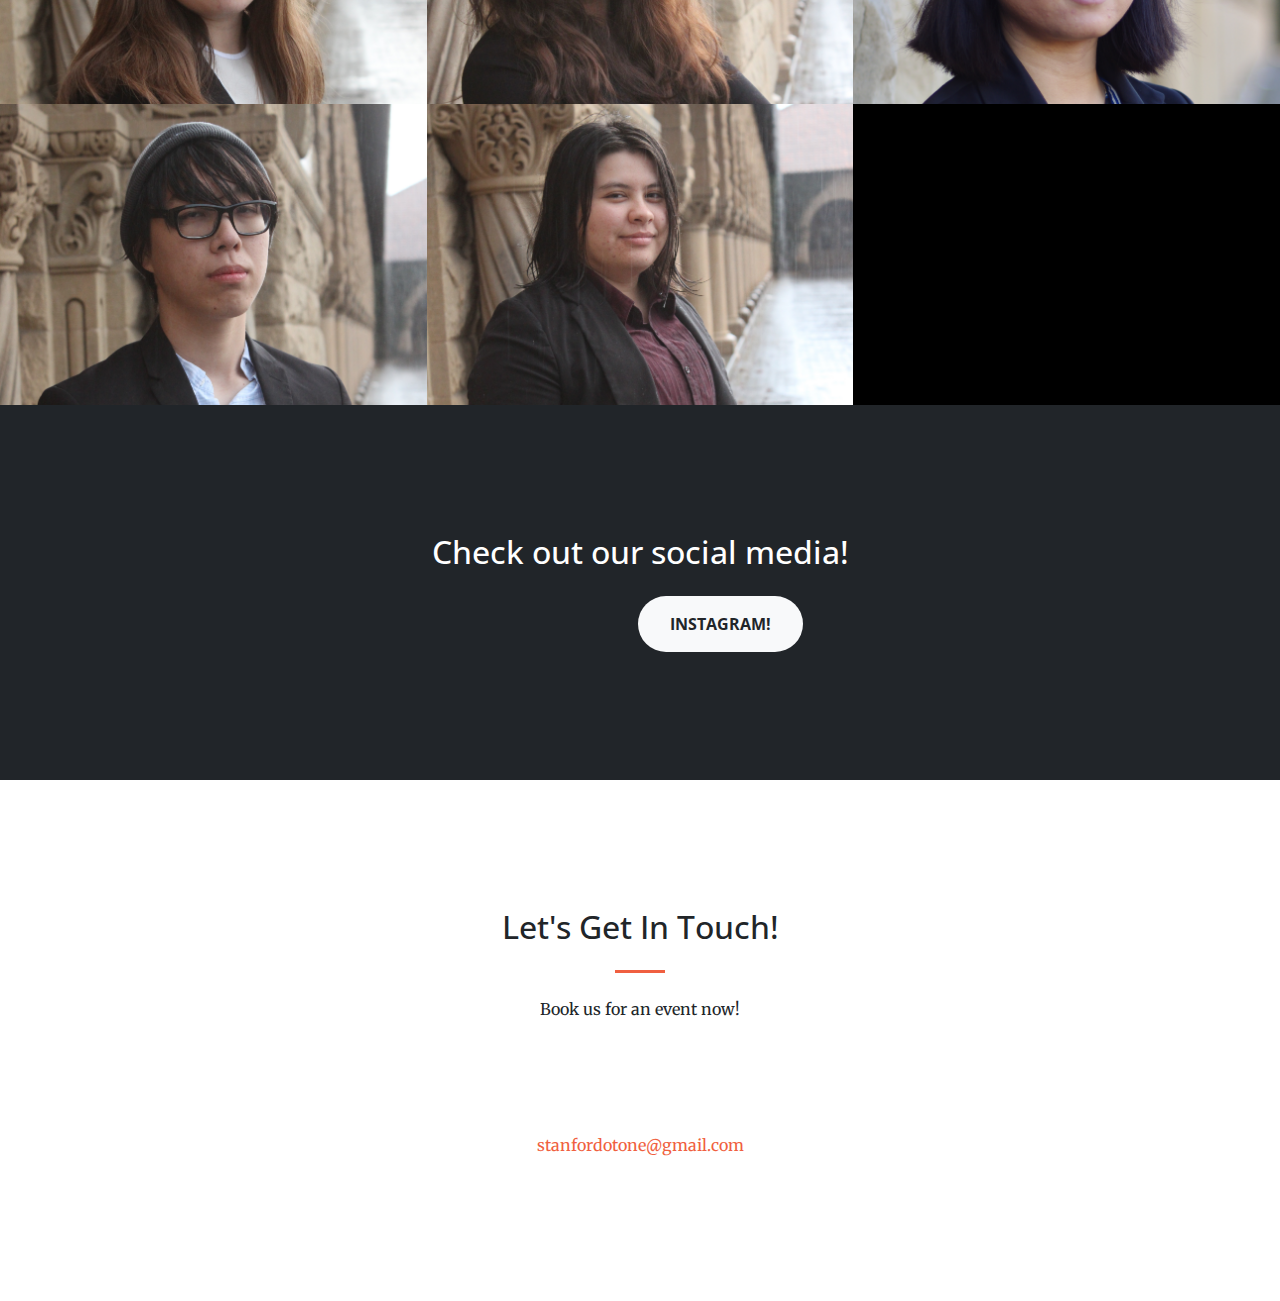
==== commit 1cba2a38: "pics again" ====
--- a/index.html
+++ b/index.html
@@ -109,30 +109,30 @@
       <div class="container-fluid p-0">
         <div class="row no-gutters popup-gallery">
           <div class="col-lg-4 col-sm-6">
-            <a class="portfolio-box" href="img/portfolio/thumbnails/7.jpg">
-              <img class="img-fluid" src="img/portfolio/thumbnails/7.jpg" alt="">
-              <div class="portfolio-box-caption">
-                <div class="portfolio-box-caption-content">
-                  <div class="project-category text-faded">
-                    Soprano/Vice President - Symbolic Systems
-                  </div>
-                  <div class="project-name">
-                    Cynthia Liang
-                  </div>
-                </div>
-              </div>
-            </a>
-          </div>
-          <div class="col-lg-4 col-sm-6">
-            <a class="portfolio-box" href="img/portfolio/fullsize/8.jpg">
-              <img class="img-fluid" src="img/portfolio/thumbnails/8.jpg" alt="">
-              <div class="portfolio-box-caption">
-                <div class="portfolio-box-caption-content">
-                  <div class="project-category text-faded">
-                    Bass/Stage Manager - Music
-                  </div>
-                  <div class="project-name">
-                    Christopher Yuan
+            <a class="portfolio-box" href="img/portfolio/thumbnails/1.jpg">
+              <img class="img-fluid" src="img/portfolio/thumbnails/1.jpg" alt="">
+              <div class="portfolio-box-caption">
+                <div class="portfolio-box-caption-content">
+                  <div class="project-category text-faded">
+                    Bass/President - Electrical Engineering
+                  </div>
+                  <div class="project-name">
+                    Jonathan Chhang
+                  </div>
+                </div>
+              </div>
+            </a>
+          </div>
+          <div class="col-lg-4 col-sm-6">
+            <a class="portfolio-box" href="img/portfolio/fullsize/2.jpg">
+              <img class="img-fluid" src="img/portfolio/thumbnails/2.jpg" alt="">
+              <div class="portfolio-box-caption">
+                <div class="portfolio-box-caption-content">
+                  <div class="project-category text-faded">
+                    Baritone - Mechanical Engineering Coterm
+                  </div>
+                  <div class="project-name">
+                    Ye Wang
                   </div>
                 </div>
               </div>
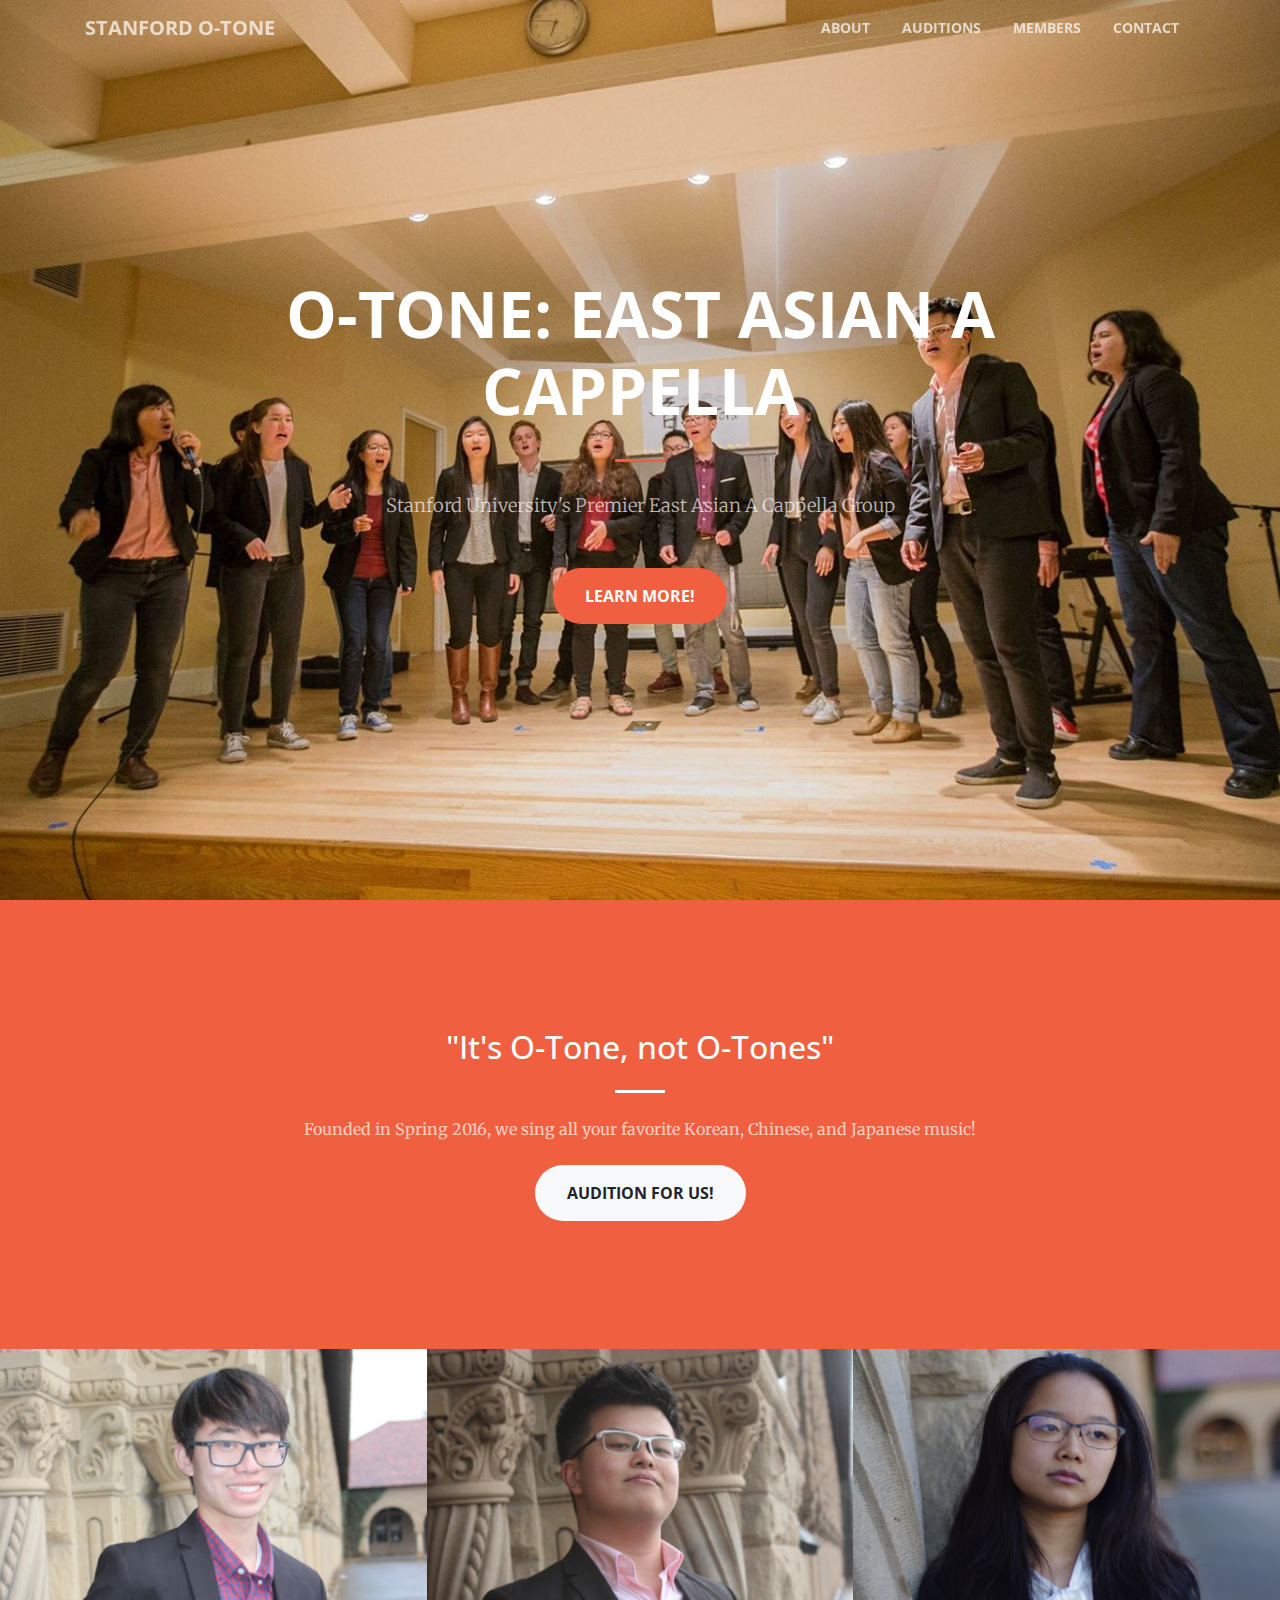
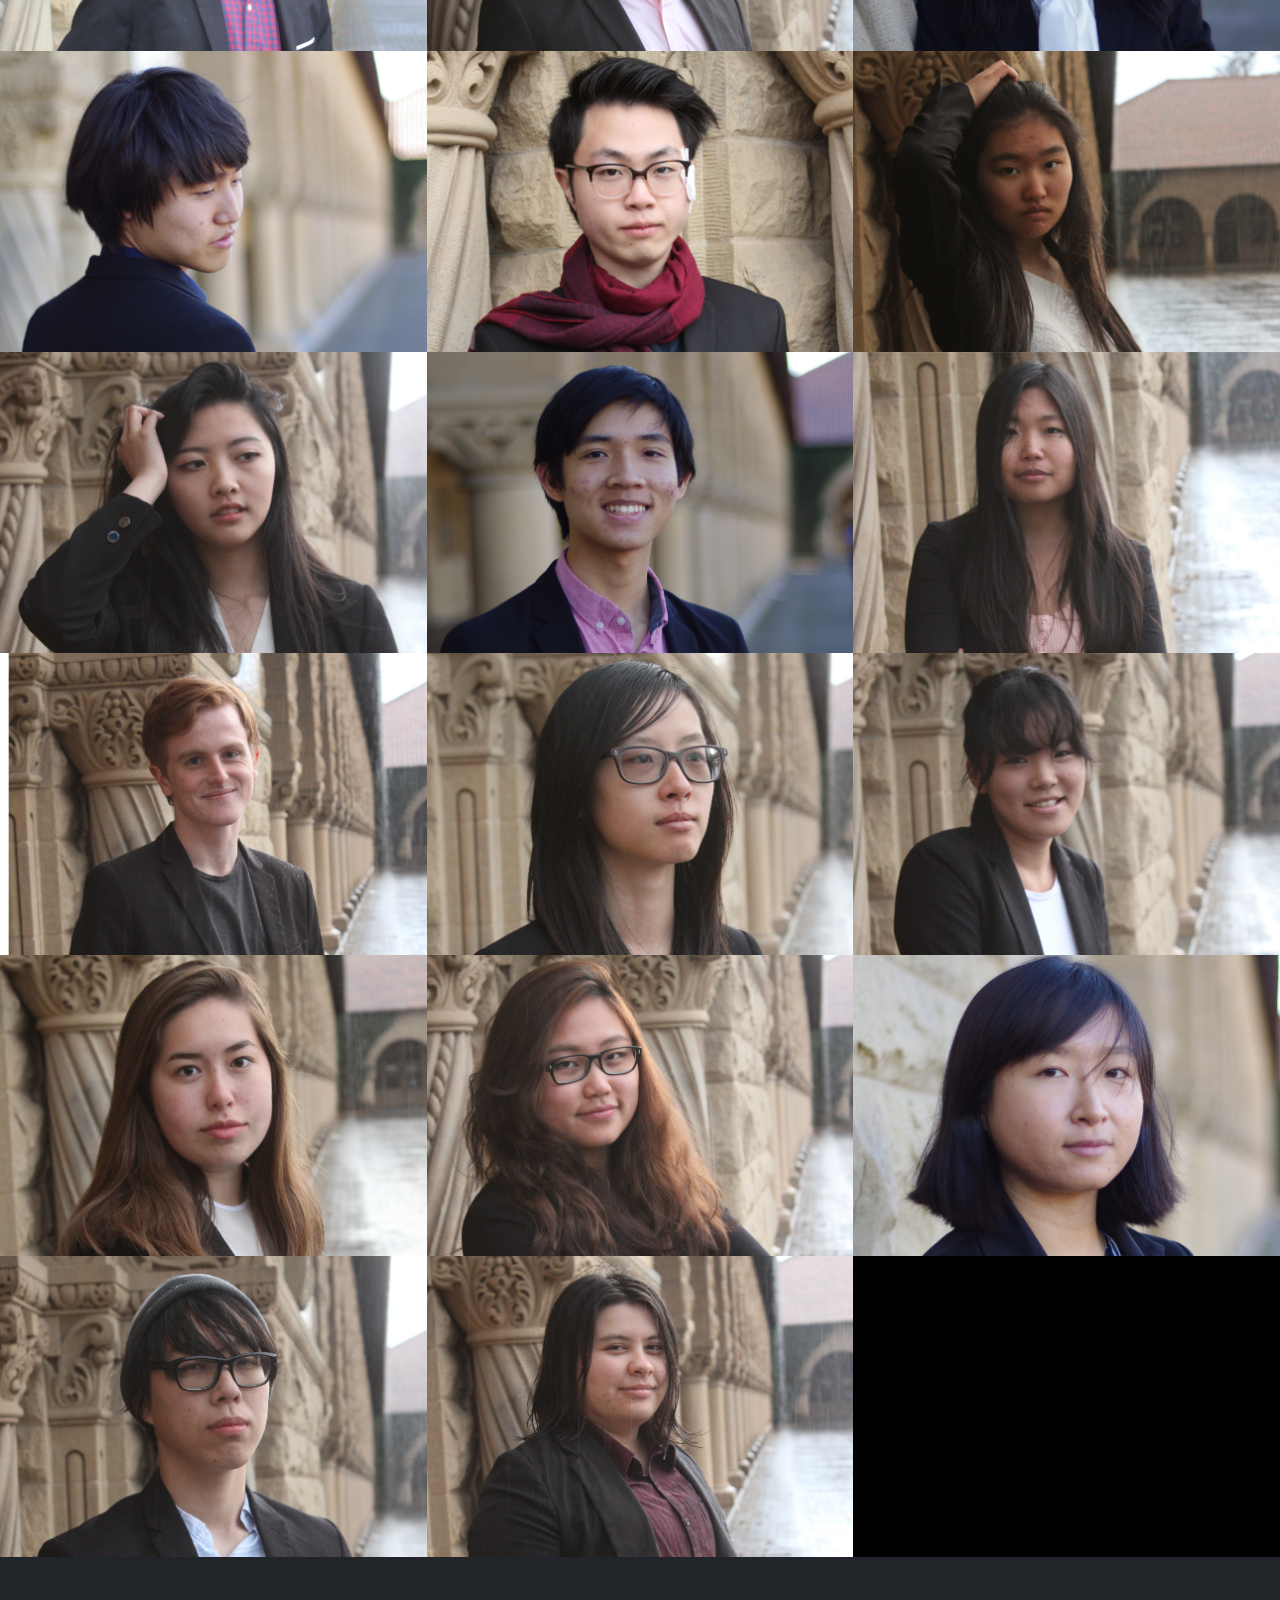
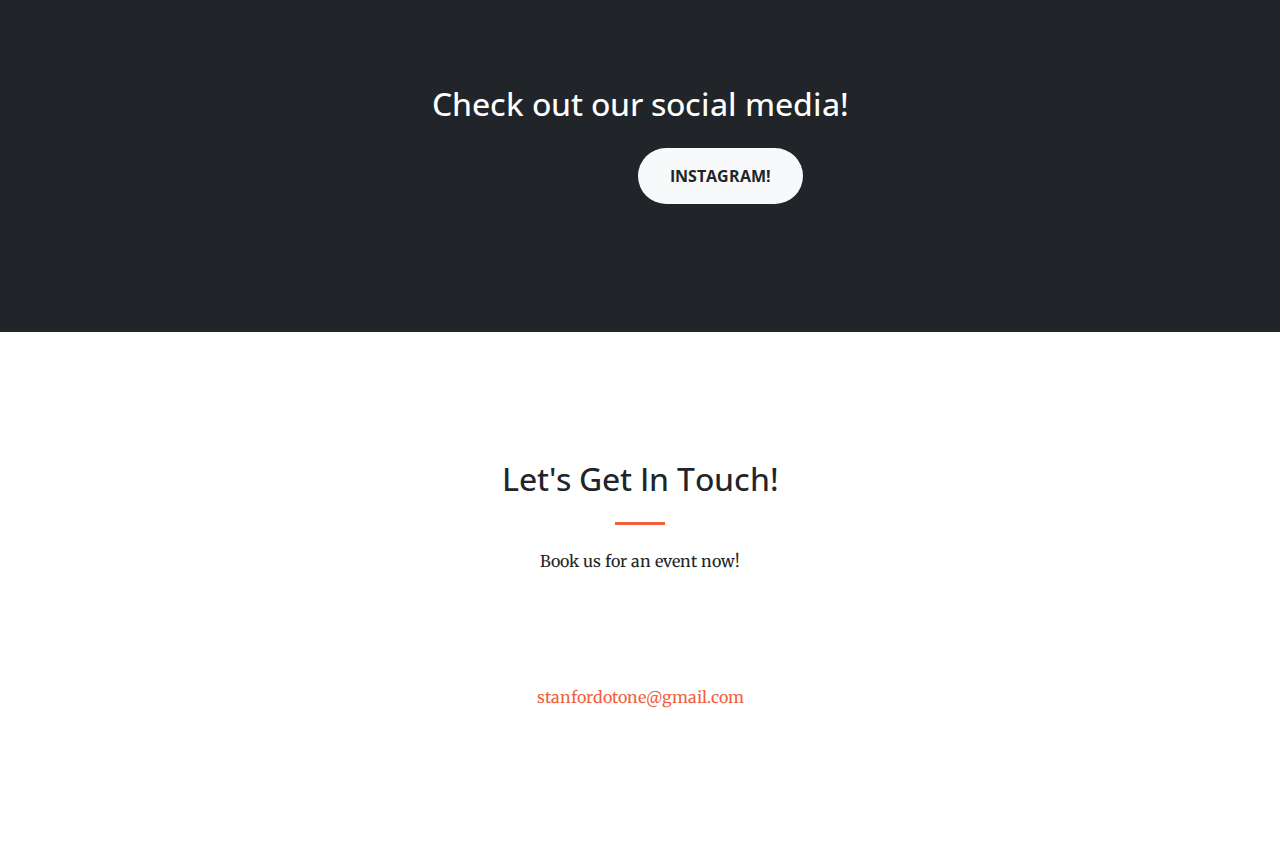
==== commit 329fc0c1: "removed dumb things" ====
--- a/index.html
+++ b/index.html
@@ -1,4 +1,4 @@
-<!DOCTYPE html>
+﻿<!DOCTYPE html>
 <html lang="en">
 
   <head>
@@ -84,33 +84,13 @@
       </div>
     </section>
 
-    <section id="services">
-       <div class="container">
-        <div class="row">
-          <div class="col-lg-12 text-center">
-            <h2 class="section-heading">We'd love to hear you sing!</h2>
-            <hr class="my-4">
-          </div>
-        </div>
-      </div>
-      <div class="container">
-        <div class="row">
-          <div class="col-lg-12 text-center">
-            <h2 class="section-heading">Auditions will be on x and y dates at z location!</h2>
-
-            <a class="btn btn-primary btn-xl sr-button" href="http://facebook.com/StanfordOTone">Schedule my Audition</a>
-          </div>
-        </div>
-      </div>
-  </section>
-
 
      <section class="p-0" id="portfolio">
       <div class="container-fluid p-0">
         <div class="row no-gutters popup-gallery">
           <div class="col-lg-4 col-sm-6">
-            <a class="portfolio-box" href="img/portfolio/thumbnails/1.jpg">
-              <img class="img-fluid" src="img/portfolio/thumbnails/1.jpg" alt="">
+            <a class="portfolio-box" href="img/portfolio/fullsize/19.jpg">
+              <img class="img-fluid" src="img/portfolio/thumbnails/19.jpg" alt="">
               <div class="portfolio-box-caption">
                 <div class="portfolio-box-caption-content">
                   <div class="project-category text-faded">
@@ -124,8 +104,8 @@
             </a>
           </div>
           <div class="col-lg-4 col-sm-6">
-            <a class="portfolio-box" href="img/portfolio/fullsize/2.jpg">
-              <img class="img-fluid" src="img/portfolio/thumbnails/2.jpg" alt="">
+            <a class="portfolio-box" href="img/portfolio/fullsize/20.jpg">
+              <img class="img-fluid" src="img/portfolio/thumbnails/20.jpg" alt="">
               <div class="portfolio-box-caption">
                 <div class="portfolio-box-caption-content">
                   <div class="project-category text-faded">
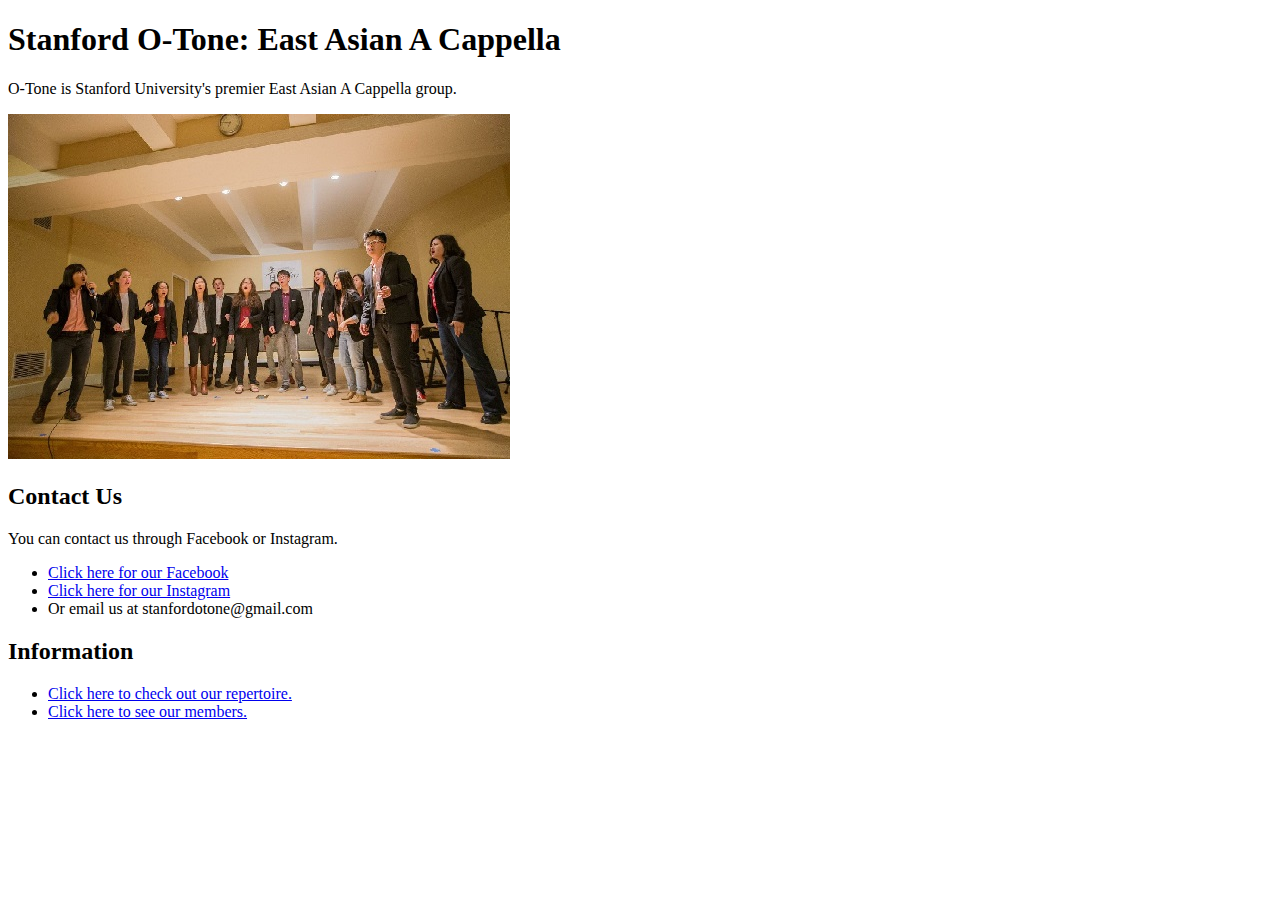
==== commit 77743d7b: "retro style" ====
--- a/index.html
+++ b/index.html
@@ -1,423 +1,24 @@
 ﻿<!DOCTYPE html>
-<html lang="en">
+<html>
+<body>
 
-  <head>
+<h1> Stanford O-Tone: East Asian A Cappella </h1>
+<p> O-Tone is Stanford University's premier East Asian A Cappella group.</p>
+<img src="img/small.jpg" alt="O-Tone">
 
-    <meta charset="utf-8">
-    <meta name="viewport" content="width=device-width, initial-scale=1, shrink-to-fit=no">
-    <meta name="description" content="">
-    <meta name="author" content="">
+<h2> Contact Us </h2>
+<p> You can contact us through Facebook or Instagram. </p>
+<ul>
+	<li><a href="https://www.facebook.com/stanfordotone">Click here for our Facebook</a></li>
+	<li><a href="https://www.instagram.com/stanford_otone">Click here for our Instagram</a></li>
+	<li>Or email us at stanfordotone@gmail.com</li>
+</ul>
 
-    <title>O-Tone</title>
+<h2> Information </h2>
+<ul>
+	<li><a href="repertoire.html">Click here to check out our repertoire.</a></li>
+	<li><a href="current_members.html">Click here to see our members.</a></li>
+</ul>
 
-    <!-- Bootstrap core CSS -->
-    <link href="vendor/bootstrap/css/bootstrap.min.css" rel="stylesheet">
-
-    <!-- Custom fonts for this template -->
-    <link href="vendor/fontawesome-free/css/all.min.css" rel="stylesheet" type="text/css">
-    <link href='https://fonts.googleapis.com/css?family=Open+Sans:300italic,400italic,600italic,700italic,800italic,400,300,600,700,800' rel='stylesheet' type='text/css'>
-    <link href='https://fonts.googleapis.com/css?family=Merriweather:400,300,300italic,400italic,700,700italic,900,900italic' rel='stylesheet' type='text/css'>
-
-    <!-- Plugin CSS -->
-    <link href="vendor/magnific-popup/magnific-popup.css" rel="stylesheet">
-
-    <!-- Custom styles for this template -->
-    <link href="css/creative.min.css" rel="stylesheet">
-
-  </head>
-
-  <body id="page-top">
-
-    <!-- Navigation -->
-    <nav class="navbar navbar-expand-lg navbar-light fixed-top" id="mainNav">
-      <div class="container">
-        <a class="navbar-brand js-scroll-trigger" href="#page-top">Stanford O-Tone</a>
-        <button class="navbar-toggler navbar-toggler-right" type="button" data-toggle="collapse" data-target="#navbarResponsive" aria-controls="navbarResponsive" aria-expanded="false" aria-label="Toggle navigation">
-          <span class="navbar-toggler-icon"></span>
-        </button>
-        <div class="collapse navbar-collapse" id="navbarResponsive">
-          <ul class="navbar-nav ml-auto">
-            <li class="nav-item">
-              <a class="nav-link js-scroll-trigger" href="#about">About</a>
-            </li>
-            <li class="nav-item">
-              <a class="nav-link js-scroll-trigger" href="#services">Auditions</a>
-            </li>
-            <li class="nav-item">
-              <a class="nav-link js-scroll-trigger" href="#portfolio">Members</a>
-            </li>
-            <li class="nav-item">
-              <a class="nav-link js-scroll-trigger" href="#contact">Contact</a>
-            </li>
-          </ul>
-        </div>
-      </div>
-    </nav>
-
-    <header class="masthead text-center text-white d-flex">
-      <div class="container my-auto">
-        <div class="row">
-          <div class="col-lg-10 mx-auto">
-            <h1 class="text-uppercase">
-              <strong>O-Tone: East Asian A Cappella</strong>
-            </h1>
-            <hr>
-          </div>
-          <div class="col-lg-8 mx-auto">
-            <p class="text-faded mb-5">Stanford University's Premier East Asian A Cappella Group</p>
-            <a class="btn btn-primary btn-xl js-scroll-trigger" href="#about">Learn more!</a>
-          </div>
-        </div>
-      </div>
-    </header>
-
-    <section class="bg-primary" id="about">
-      <div class="container">
-        <div class="row">
-          <div class="col-lg-8 mx-auto text-center">
-            <h2 class="section-heading text-white">"It's O-Tone, not O-Tones"</h2>
-            <hr class="light my-4">
-            <p class="text-faded mb-4">Founded in Spring 2016, we sing all your favorite Korean, Chinese, and Japanese music!</p>
-            <a class="btn btn-light btn-xl js-scroll-trigger" href="#services">Audition for us!</a>
-          </div>
-        </div>
-      </div>
-    </section>
-
-
-     <section class="p-0" id="portfolio">
-      <div class="container-fluid p-0">
-        <div class="row no-gutters popup-gallery">
-          <div class="col-lg-4 col-sm-6">
-            <a class="portfolio-box" href="img/portfolio/fullsize/19.jpg">
-              <img class="img-fluid" src="img/portfolio/thumbnails/19.jpg" alt="">
-              <div class="portfolio-box-caption">
-                <div class="portfolio-box-caption-content">
-                  <div class="project-category text-faded">
-                    Bass/President - Electrical Engineering
-                  </div>
-                  <div class="project-name">
-                    Jonathan Chhang
-                  </div>
-                </div>
-              </div>
-            </a>
-          </div>
-          <div class="col-lg-4 col-sm-6">
-            <a class="portfolio-box" href="img/portfolio/fullsize/20.jpg">
-              <img class="img-fluid" src="img/portfolio/thumbnails/20.jpg" alt="">
-              <div class="portfolio-box-caption">
-                <div class="portfolio-box-caption-content">
-                  <div class="project-category text-faded">
-                    Baritone - Mechanical Engineering Coterm
-                  </div>
-                  <div class="project-name">
-                    Ye Wang
-                  </div>
-                </div>
-              </div>
-            </a>
-          </div>
-         <div class="col-lg-4 col-sm-6">
-            <a class="portfolio-box" href="img/portfolio/fullsize/3.jpg">
-              <img class="img-fluid" src="img/portfolio/thumbnails/3.jpg" alt="">
-              <div class="portfolio-box-caption">
-                <div class="portfolio-box-caption-content">
-                  <div class="project-category text-faded">
-                    Mezzo/Former Music Director - Psychology
-                  </div>
-                  <div class="project-name">
-                    Vickie Wang
-                  </div>
-                </div>
-              </div>
-            </a>
-          </div>
-          <div class="col-lg-4 col-sm-6">
-            <a class="portfolio-box" href="img/portfolio/fullsize/4.jpg">
-              <img class="img-fluid" src="img/portfolio/thumbnails/4.jpg" alt="">
-              <div class="portfolio-box-caption">
-                <div class="portfolio-box-caption-content">
-                  <div class="project-category text-faded">
-                    Bass/Music Director - Biology
-                  </div>
-                  <div class="project-name">
-                    Joseph "Jono" Noh
-                  </div>
-                </div>
-              </div>
-            </a>
-          </div>
-          <div class="col-lg-4 col-sm-6">
-            <a class="portfolio-box" href="img/portfolio/fullsize/5.jpg">
-              <img class="img-fluid" src="img/portfolio/thumbnails/5.jpg" alt="">
-              <div class="portfolio-box-caption">
-                <div class="portfolio-box-caption-content">
-                  <div class="project-category text-faded">
-                    Baritone/Alumnus - Statistics Coterm (Graduated)
-                  </div>
-                  <div class="project-name">
-                    Frank Fan
-                  </div>
-                </div>
-              </div>
-            </a>
-          </div>
-          <div class="col-lg-4 col-sm-6">
-            <a class="portfolio-box" href="img/portfolio/fullsize/6.jpg">
-              <img class="img-fluid" src="img/portfolio/thumbnails/6.jpg" alt="">
-              <div class="portfolio-box-caption">
-                <div class="portfolio-box-caption-content">
-                  <div class="project-category text-faded">
-                    Alto/Social Media Chair - MCS
-                  </div>
-                  <div class="project-name">
-                    Julia Gong
-                  </div>
-                </div>
-              </div>
-            </a>
-          </div>
-        </div>
-      </div>
-    </section>
-
-
-     <section class="p-0" id="portfolio">
-      <div class="container-fluid p-0">
-        <div class="row no-gutters popup-gallery">
-          <div class="col-lg-4 col-sm-6">
-            <a class="portfolio-box" href="img/portfolio/thumbnails/7.jpg">
-              <img class="img-fluid" src="img/portfolio/thumbnails/7.jpg" alt="">
-              <div class="portfolio-box-caption">
-                <div class="portfolio-box-caption-content">
-                  <div class="project-category text-faded">
-                    Soprano/Vice President - Symbolic Systems
-                  </div>
-                  <div class="project-name">
-                    Cynthia Liang
-                  </div>
-                </div>
-              </div>
-            </a>
-          </div>
-          <div class="col-lg-4 col-sm-6">
-            <a class="portfolio-box" href="img/portfolio/fullsize/8.jpg">
-              <img class="img-fluid" src="img/portfolio/thumbnails/8.jpg" alt="">
-              <div class="portfolio-box-caption">
-                <div class="portfolio-box-caption-content">
-                  <div class="project-category text-faded">
-                    Bass/Stage Manager - Music
-                  </div>
-                  <div class="project-name">
-                    Christopher Yuan
-                  </div>
-                </div>
-              </div>
-            </a>
-          </div>
-          <div class="col-lg-4 col-sm-6">
-            <a class="portfolio-box" href="img/portfolio/fullsize/9.jpg">
-              <img class="img-fluid" src="img/portfolio/thumbnails/9.jpg" alt="">
-              <div class="portfolio-box-caption">
-                <div class="portfolio-box-caption-content">
-                  <div class="project-category text-faded">
-                    Alto - Computer Science
-                  </div>
-                  <div class="project-name">
-                    Mandy Lu
-                  </div>
-                </div>
-              </div>
-            </a>
-          </div>
-          <div class="col-lg-4 col-sm-6">
-            <a class="portfolio-box" href="img/portfolio/fullsize/10.jpg">
-              <img class="img-fluid" src="img/portfolio/thumbnails/10.jpg" alt="">
-              <div class="portfolio-box-caption">
-                <div class="portfolio-box-caption-content">
-                  <div class="project-category text-faded">
-                    Bass/Artist-In-Residence - Computer Science
-                  </div>
-                  <div class="project-name">
-                    Thomas Knowles
-                  </div>
-                </div>
-              </div>
-            </a>
-          </div>
-          <div class="col-lg-4 col-sm-6">
-            <a class="portfolio-box" href="img/portfolio/fullsize/11.jpg">
-              <img class="img-fluid" src="img/portfolio/thumbnails/11.jpg" alt="">
-              <div class="portfolio-box-caption">
-                <div class="portfolio-box-caption-content">
-                  <div class="project-category text-faded">
-                    Mezzo/Financial Officer - Computer Science
-                  </div>
-                  <div class="project-name">
-                    Sicheng Zeng
-                  </div>
-                </div>
-              </div>
-            </a>
-          </div>
-          <div class="col-lg-4 col-sm-6">
-            <a class="portfolio-box" href="img/portfolio/fullsize/12.jpg">
-              <img class="img-fluid" src="img/portfolio/thumbnails/12.jpg" alt="">
-              <div class="portfolio-box-caption">
-                <div class="portfolio-box-caption-content">
-                  <div class="project-category text-faded">
-                    Soprano - Computer Science
-                  </div>
-                  <div class="project-name">
-                    Esther Cherin Kim
-                  </div>
-                </div>
-              </div>
-            </a>
-          </div>
-        </div>
-      </div>
-    </section>
-
-    <section class="p-0" id="portfolio">
-      <div class="container-fluid p-0">
-        <div class="row no-gutters popup-gallery">
-          <div class="col-lg-4 col-sm-6">
-            <a class="portfolio-box" href="img/portfolio/fullsize/13.jpg">
-              <img class="img-fluid" src="img/portfolio/thumbnails/13.jpg" alt="">
-              <div class="portfolio-box-caption">
-                <div class="portfolio-box-caption-content">
-                  <div class="project-category text-faded">
-                    Alto - Undeclared
-                  </div>
-                  <div class="project-name">
-                    Jade Riopelle
-                  </div>
-                </div>
-              </div>
-            </a>
-          </div>
-          <div class="col-lg-4 col-sm-6">
-            <a class="portfolio-box" href="img/portfolio/fullsize/14.jpg">
-              <img class="img-fluid" src="img/portfolio/thumbnails/14.jpg" alt="">
-              <div class="portfolio-box-caption">
-                <div class="portfolio-box-caption-content">
-                  <div class="project-category text-faded">
-                    Alto/Social Media Chair - Chemistry
-                  </div>
-                  <div class="project-name">
-                    Chau Vo
-                  </div>
-                </div>
-              </div>
-            </a>
-          </div>
-          <div class="col-lg-4 col-sm-6">
-            <a class="portfolio-box" href="img/portfolio/fullsize/15.jpg">
-              <img class="img-fluid" src="img/portfolio/thumbnails/15.jpg" alt="">
-              <div class="portfolio-box-caption">
-                <div class="portfolio-box-caption-content">
-                  <div class="project-category text-faded">
-                    Alto/Former President - Earth Systems Coterm
-                  </div>
-                  <div class="project-name">
-                    Songhee Han
-                  </div>
-                </div>
-              </div>
-            </a>
-          </div>
-          <div class="col-lg-4 col-sm-6">
-            <a class="portfolio-box" href="img/portfolio/fullsize/16.jpg">
-              <img class="img-fluid" src="img/portfolio/thumbnails/16.jpg" alt="">
-              <div class="portfolio-box-caption">
-                <div class="portfolio-box-caption-content">
-                  <div class="project-category text-faded">
-                    Tenor - Computer Science
-                  </div>
-                  <div class="project-name">
-                    Edward Park
-                  </div>
-                </div>
-              </div>
-            </a>
-          </div>
-          <div class="col-lg-4 col-sm-6">
-            <a class="portfolio-box" href="img/portfolio/fullsize/17.jpg">
-              <img class="img-fluid" src="img/portfolio/thumbnails/17.jpg" alt="">
-              <div class="portfolio-box-caption">
-                <div class="portfolio-box-caption-content">
-                  <div class="project-category text-faded">
-                    Soprano - Computer Science
-                  </div>
-                  <div class="project-name">
-                    Jojo Lee
-                  </div>
-                </div>
-              </div>
-            </a>
-          </div>
-          <div class="col-lg-4 col-sm-6">
-            <a class="portfolio-box" href="img/portfolio/fullsize/18.jpg">
-              <img class="img-fluid" src="img/portfolio/thumbnails/18.jpg" alt="">
-              <div class="portfolio-box-caption">
-                <div class="portfolio-box-caption-content">
-                  <div class="project-category text-faded">
-                    Guess what?
-                  </div>
-                  <div class="project-name">
-                    This could be you!
-                  </div>
-                </div>
-              </div>
-            </a>
-          </div>
-        </div>
-      </div>
-    </section>
-
-
-   <section class="bg-dark text-white">
-      <div class="container text-center">
-        <h2 class="mb-4">Check out our social media!</h2>
-        <a class="btn btn-light btn-xl sr-button" href="http://facebook.com/StanfordOTone">Facebook!</a>
-        <a class="btn btn-light btn-xl sl-button" href="http://instagram.com/stanford_otone">Instagram!</a>
-      </div>
-    </section>
-
-    <section id="contact">
-      <div class="container">
-        <div class="row">
-          <div class="col-lg-8 mx-auto text-center">
-            <h2 class="section-heading">Let's Get In Touch!</h2>
-            <hr class="my-4">
-            <p class="mb-5">Book us for an event now!</p>
-          </div>
-        </div>
-        <div class="row">
-          <div class="col-lg-8 mx-auto text-center">
-            <i class="fas fa-envelope fa-3x mb-3 sr-contact-2"></i>
-            <p>
-              <a href="mailto:stanfordotone@gmail.com">stanfordotone@gmail.com</a>
-            </p>
-          </div>
-        </div>
-      </div>
-    </section>
-
-    <!-- Bootstrap core JavaScript -->
-    <script src="vendor/jquery/jquery.min.js"></script>
-    <script src="vendor/bootstrap/js/bootstrap.bundle.min.js"></script>
-
-    <!-- Plugin JavaScript -->
-    <script src="vendor/jquery-easing/jquery.easing.min.js"></script>
-    <script src="vendor/scrollreveal/scrollreveal.min.js"></script>
-    <script src="vendor/magnific-popup/jquery.magnific-popup.min.js"></script>
-
-    <!-- Custom scripts for this template -->
-    <script src="js/creative.min.js"></script>
-
-  </body>
-
+</body>
 </html>
